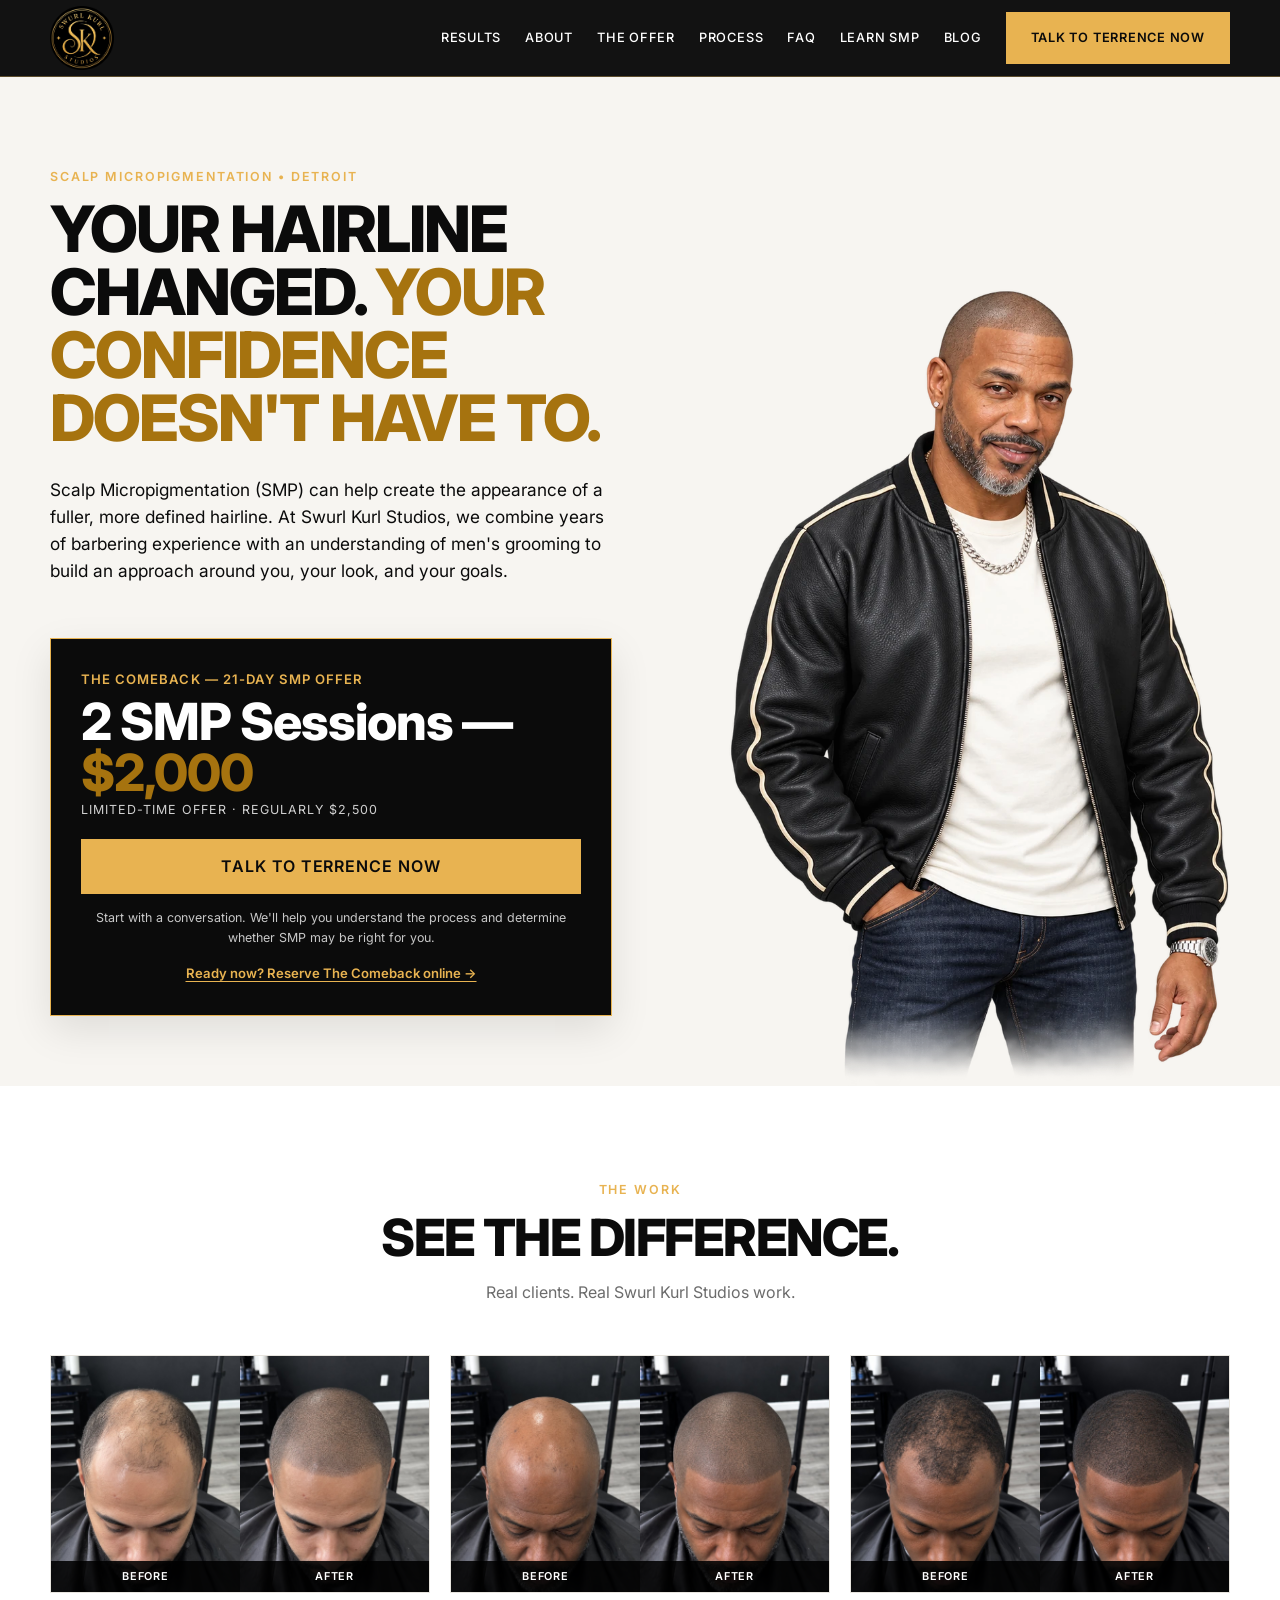
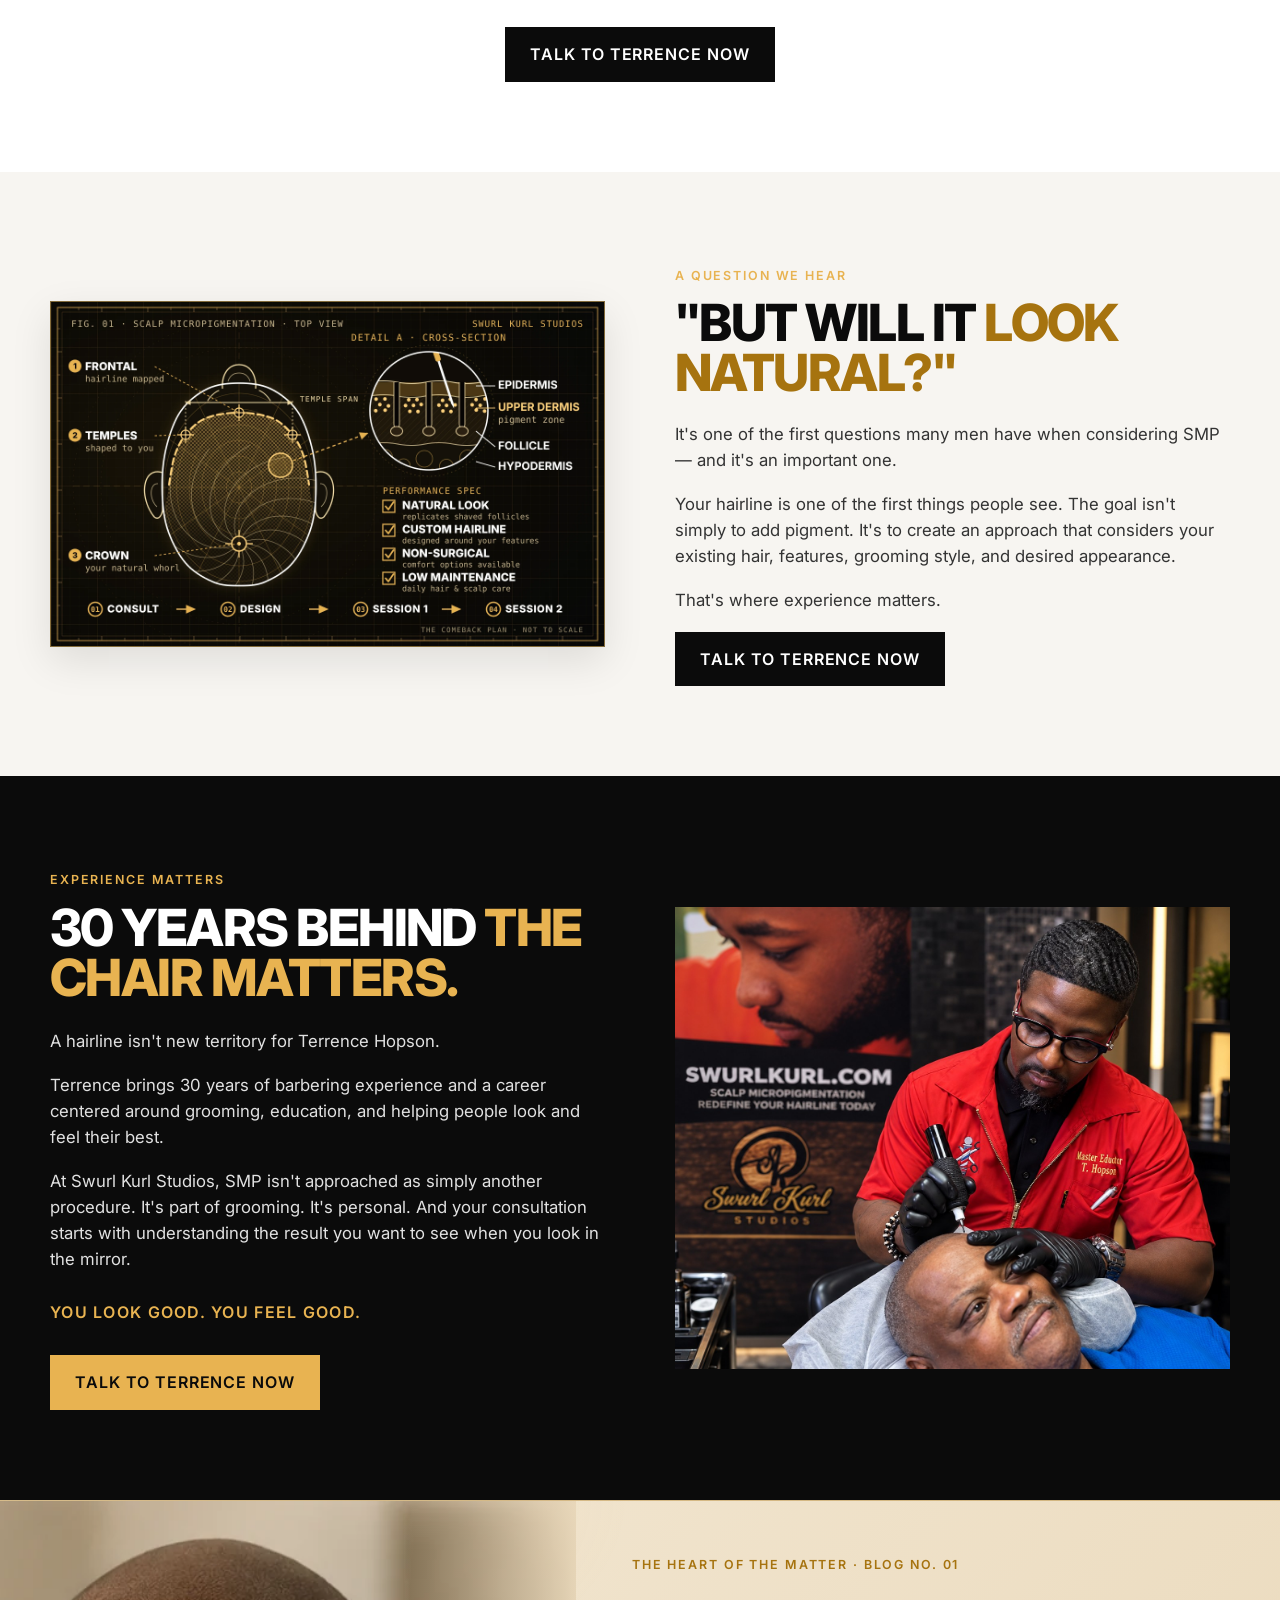
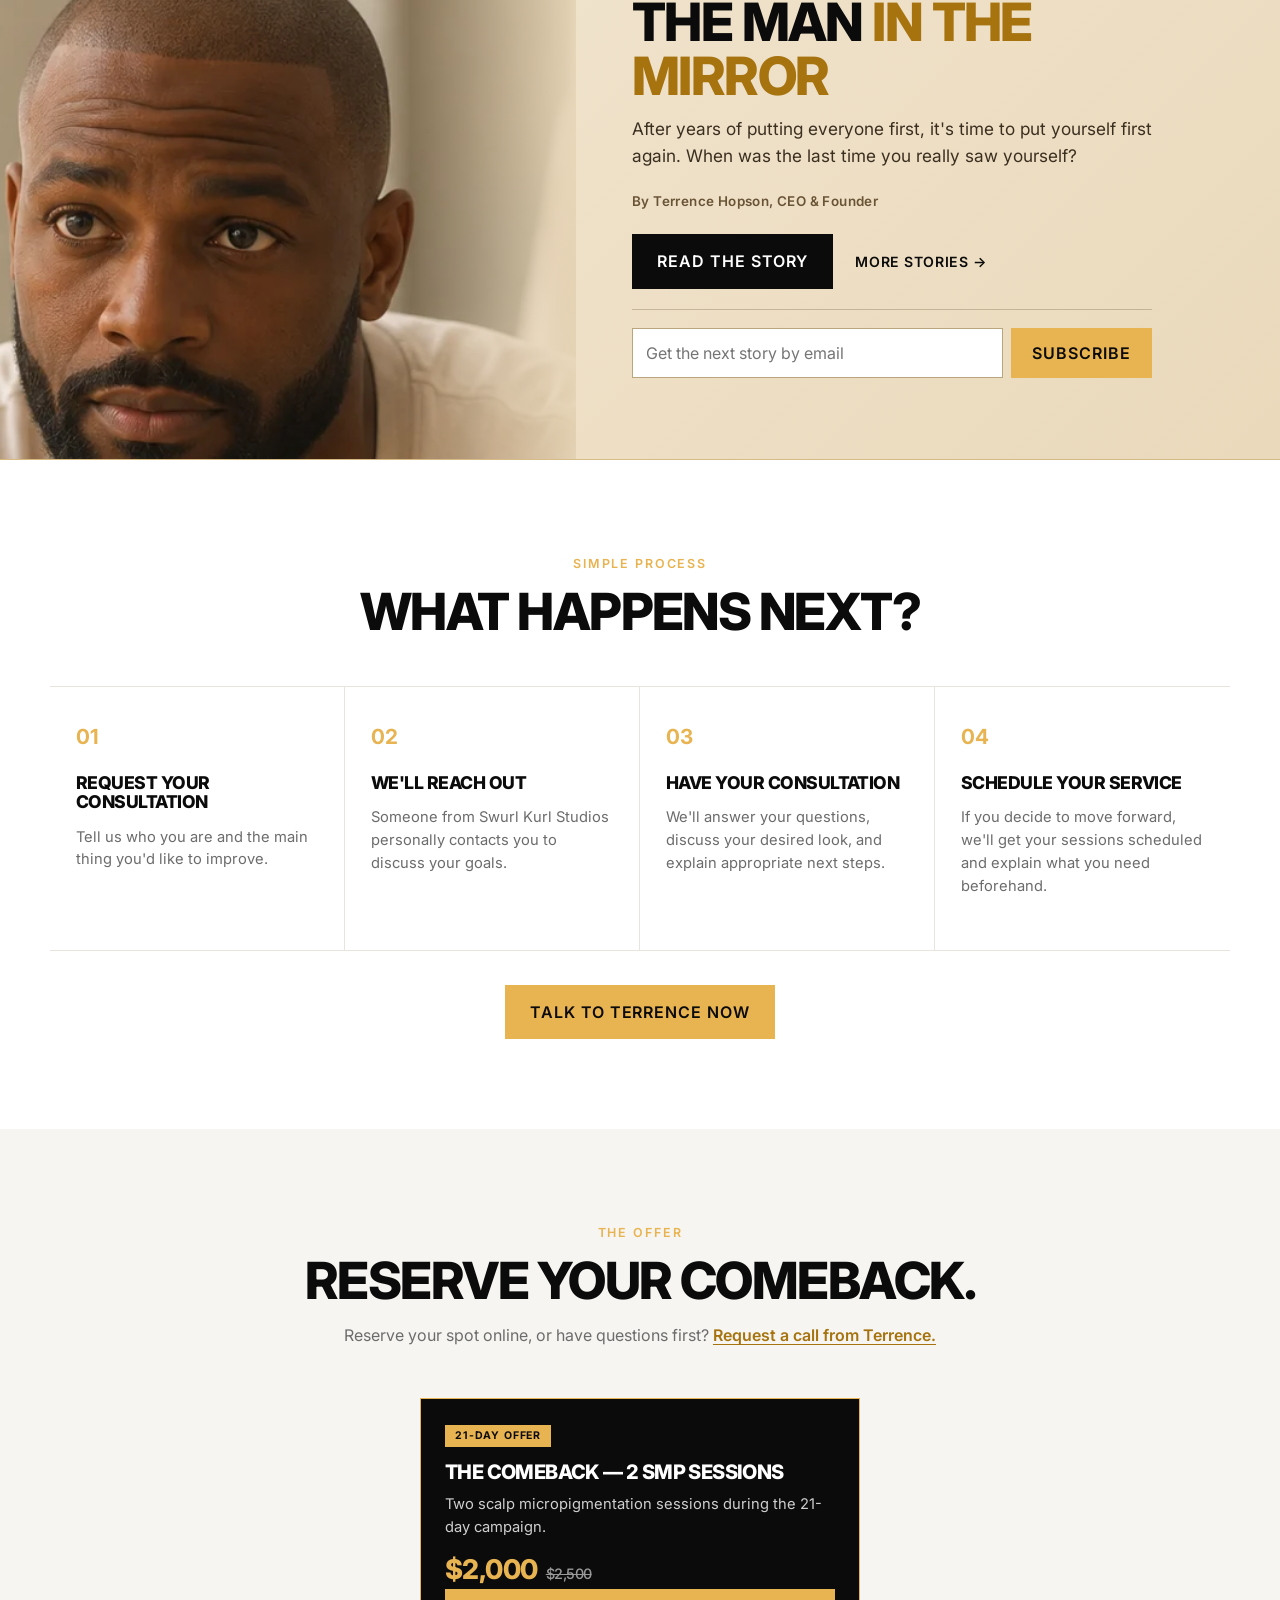
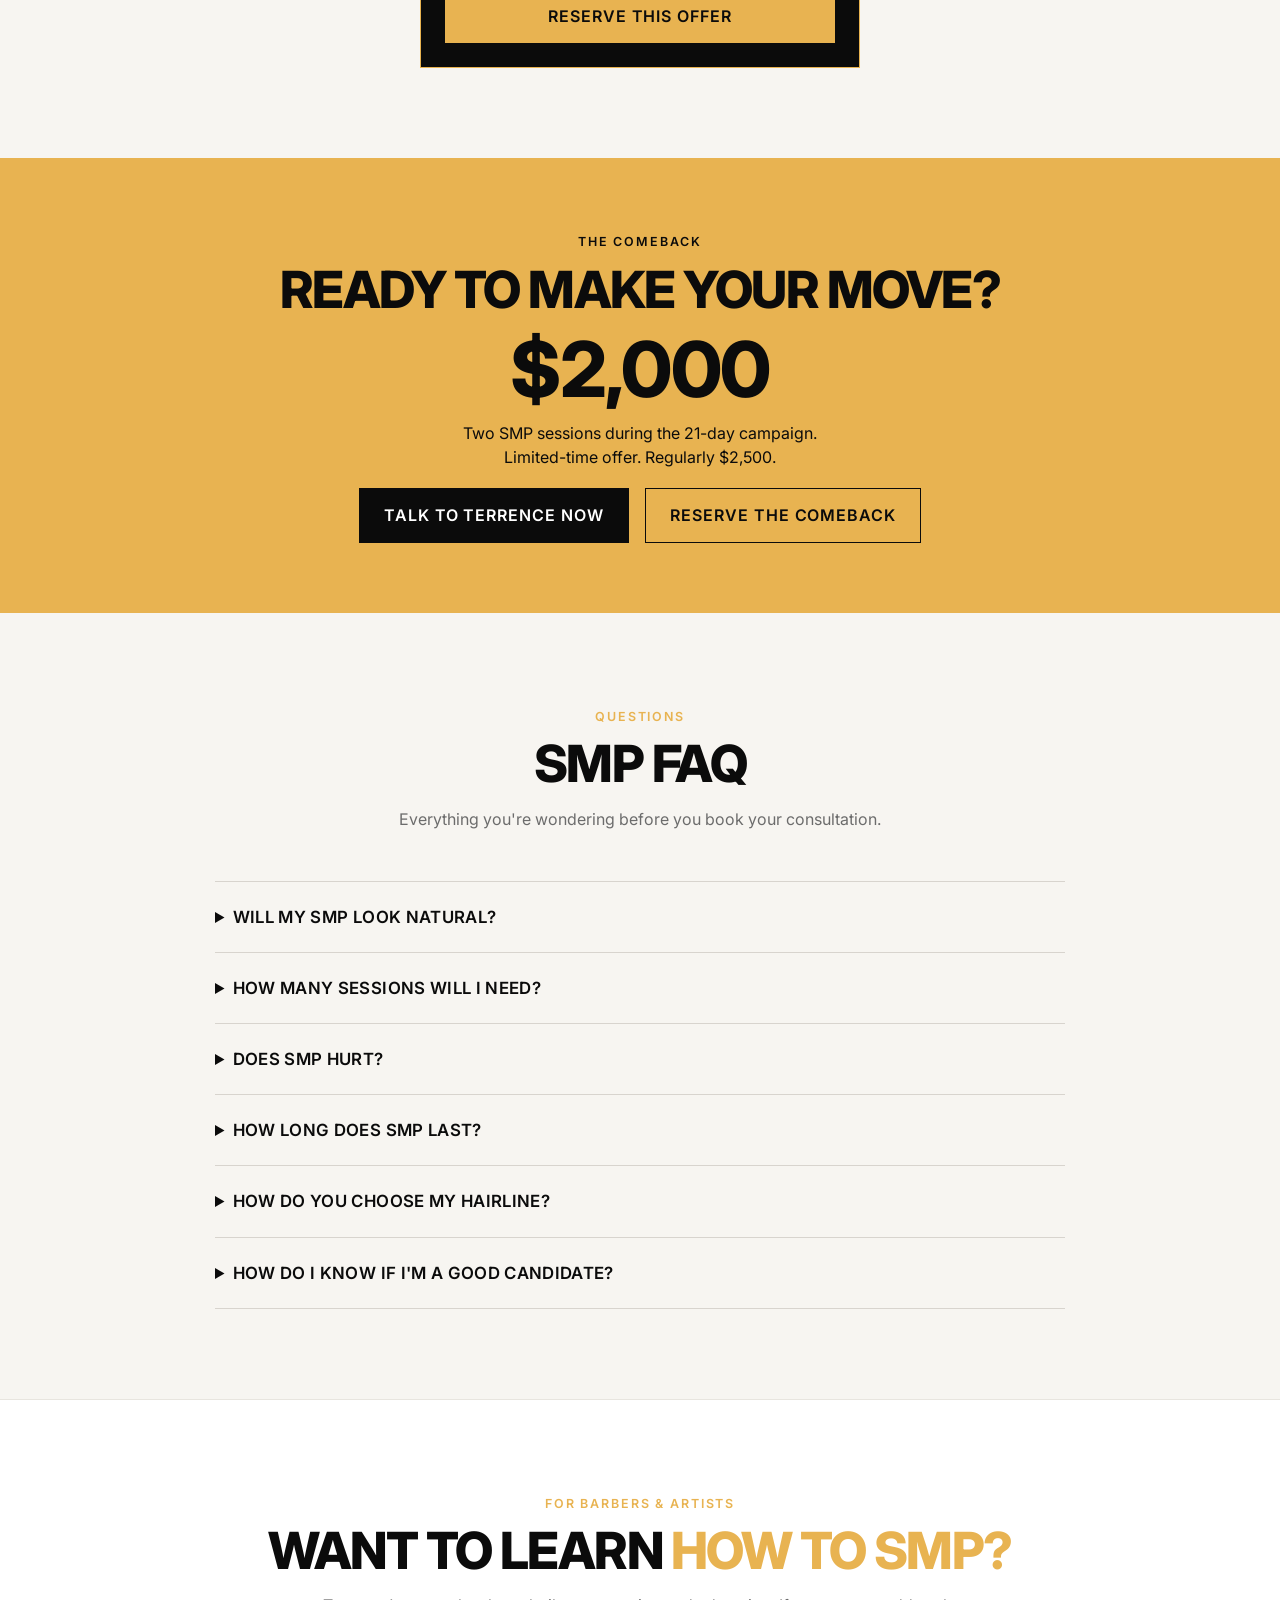
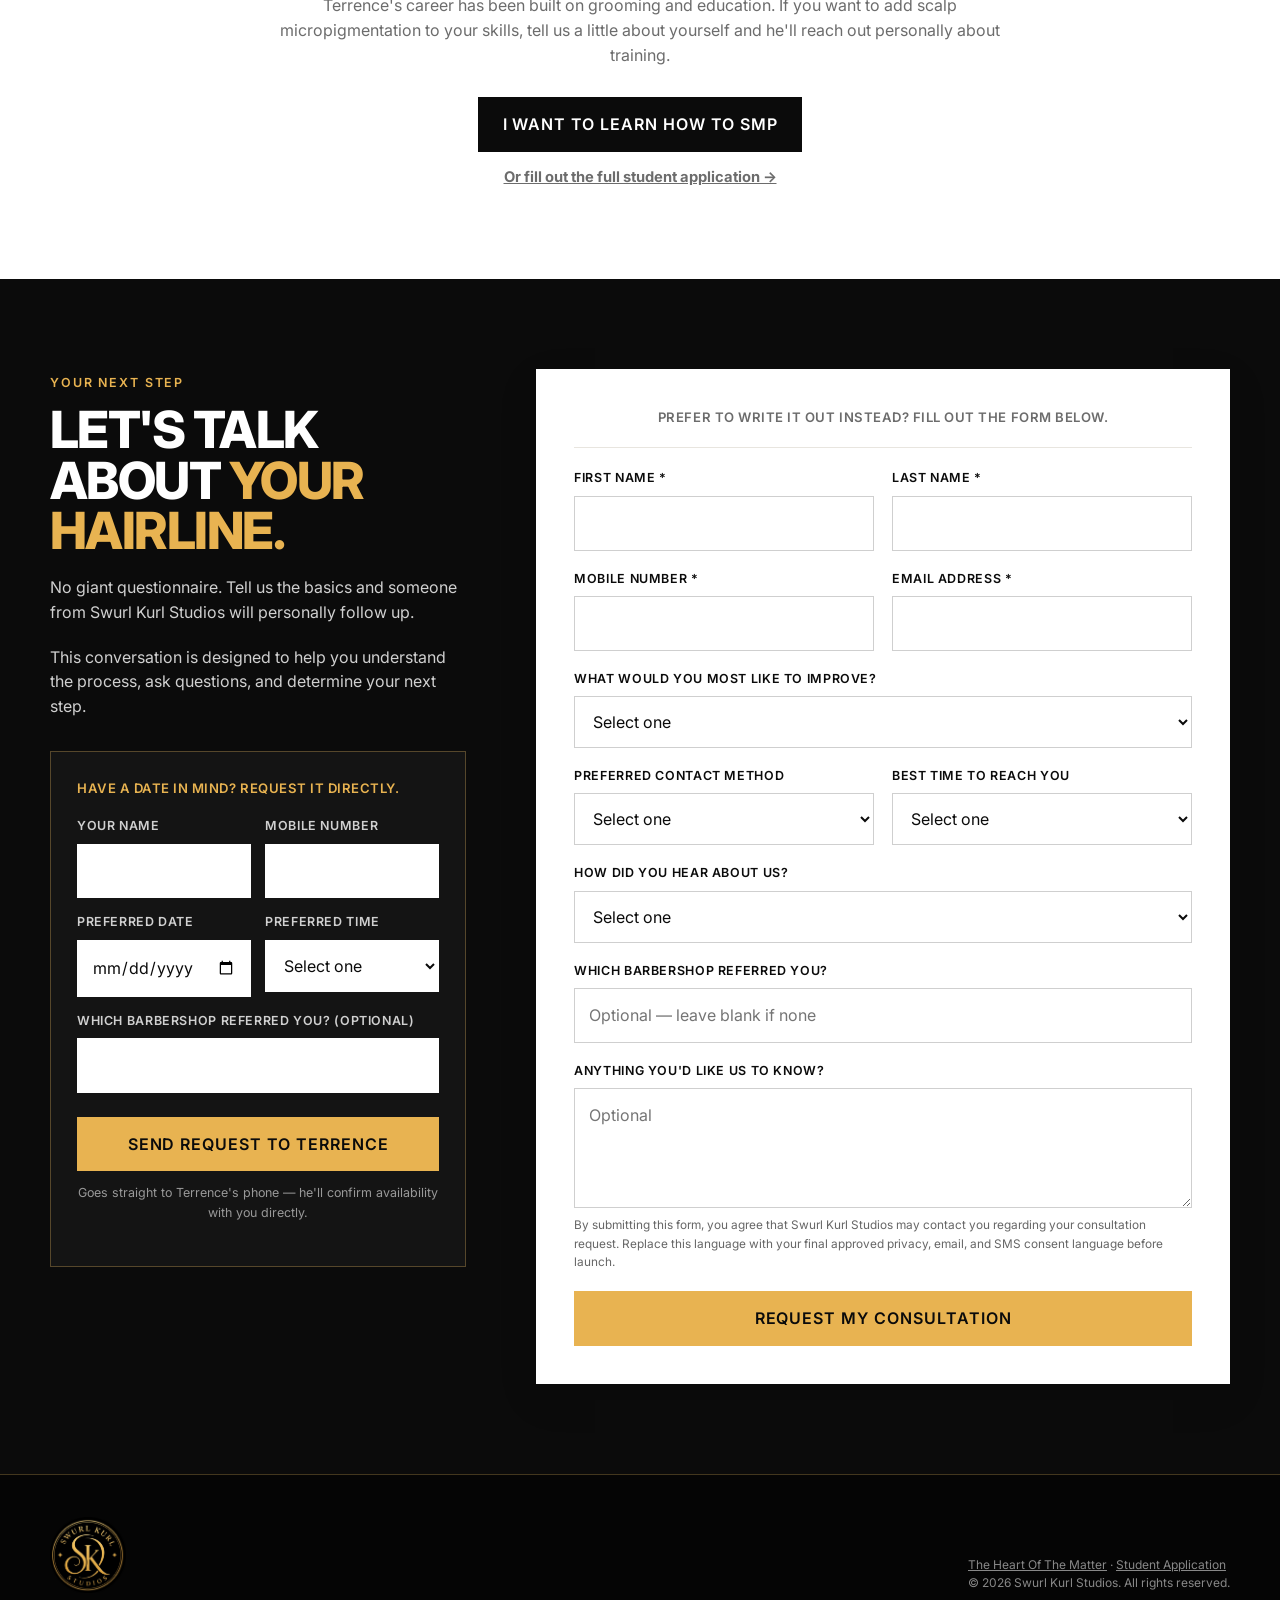
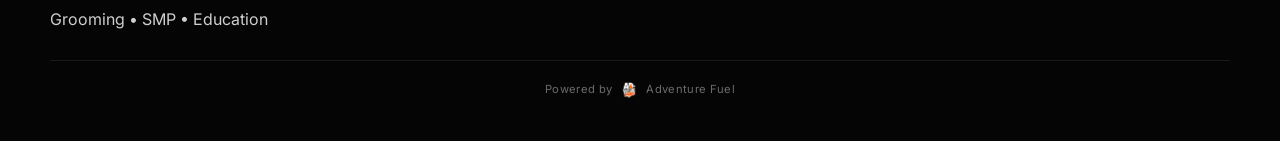
==== index.html @ dde93488 "Add files via upload" ====
<!DOCTYPE html>
<html lang="en">
<head>
  <meta charset="UTF-8" />
  <meta name="viewport" content="width=device-width, initial-scale=1.0" />

  <title>The Comeback | SMP Consultation | Swurl Kurl Studios</title>
  <meta
    name="description"
    content="Request an SMP consultation with Swurl Kurl Studios. The Comeback 21-day offer: two scalp micropigmentation sessions for $2,000 (limited time, regularly $2,500)."
  />

  <link rel="preconnect" href="https://fonts.googleapis.com" />
  <link rel="preconnect" href="https://fonts.gstatic.com" crossorigin />
  <link
    href="https://fonts.googleapis.com/css2?family=Inter:wght@300;400;500;600;700;800&display=swap"
    rel="stylesheet"
  />

  <style>
    :root {
      --black: #0b0b0b;
      --near-black: #161616;
      --white: #ffffff;
      --warm-white: #f7f5f1;
      --gray: #6c6c6c;
      --light-gray: #e8e5df;

      /*
        Sampled from the official Swurl Kurl Studios logo file.
        --gold is the true brand gold (used for fills, borders,
        buttons, and gold text on dark backgrounds).
        --gold-deep is the same hue, deepened, used only for gold
        text sitting on light backgrounds, where the bright true
        gold doesn't read clearly enough against white/warm-white.
      */
      --gold: #e8b351;
      --gold-deep: #a6730f;

      --max-width: 1180px;
      --radius: 4px;
      --shadow: 0 14px 38px rgba(0,0,0,.10);

      /*
        Matches .container's own left/right inset at any viewport
        width, so full-bleed elements (like the hero photo) can sit
        outside .container while still lining up with it.
      */
      --edge-inset: max(20px, calc((100vw - 1180px) / 2));
    }

    * {
      box-sizing: border-box;
    }

    /* Keep the HTML "hidden" attribute working on elements that have
       their own display rule (e.g. .form-group is display:flex). */
    [hidden] {
      display: none !important;
    }

    html {
      scroll-behavior: smooth;
    }

    body {
      margin: 0;
      font-family: 'Inter', Arial, Helvetica, sans-serif;
      font-weight: 400;
      color: var(--black);
      background: var(--white);
      line-height: 1.55;
    }

    img {
      display: block;
      max-width: 100%;
    }

    a {
      color: inherit;
      text-decoration: none;
    }

    button,
    input,
    select,
    textarea {
      font: inherit;
    }

    .container {
      width: min(calc(100% - 40px), var(--max-width));
      margin: 0 auto;
    }

    .eyebrow {
      display: inline-block;
      color: var(--gold);
      font-size: .78rem;
      font-weight: 600;
      letter-spacing: .15em;
      text-transform: uppercase;
      margin-bottom: 12px;
    }

    h1,
    h2,
    h3 {
      margin: 0;
      font-family: 'Inter', Arial, Helvetica, sans-serif;
      font-weight: 800;
      line-height: .98;
      letter-spacing: -.03em;
      text-transform: uppercase;
    }

    h1 {
      font-size: clamp(3rem, 7vw, 6.5rem);
    }

    h2 {
      font-size: clamp(2.2rem, 4vw, 4rem);
    }

    h3 {
      font-size: clamp(1.35rem, 2.2vw, 2rem);
    }

    p {
      margin: 0 0 18px;
    }

    .gold {
      color: var(--gold);
    }

    /* Gold headline text needs a deeper tone to stay legible on
       light section backgrounds; true brand gold is reserved for
       fills, borders, and gold text on dark backgrounds. */
    .hero .gold,
    .objection .gold {
      color: var(--gold-deep);
    }

    .btn {
      display: inline-flex;
      justify-content: center;
      align-items: center;
      min-height: 52px;
      padding: 14px 24px;
      border: 1px solid var(--gold);
      background: var(--gold);
      color: var(--black);
      font-weight: 600;
      letter-spacing: .06em;
      text-transform: uppercase;
      cursor: pointer;
      transition: .2s ease;
    }

    .btn:hover {
      transform: translateY(-1px);
      filter: brightness(1.04);
    }

    .btn-dark {
      background: var(--black);
      color: var(--white);
      border-color: var(--black);
    }

    .btn-outline {
      background: transparent;
      color: var(--gold);
      border-color: var(--gold);
    }

    /* ---------------------------
       HEADER
    --------------------------- */

    .site-header {
      position: sticky;
      top: 0;
      z-index: 100;
      background: rgba(11,11,11,.97);
      color: var(--white);
      border-bottom: 1px solid rgba(184,149,79,.45);
    }

    .nav {
      min-height: 76px;
      display: flex;
      align-items: center;
      justify-content: space-between;
      gap: 24px;
    }

    .brand img {
      height: 64px;
      width: auto;
    }

    .nav-links {
      display: flex;
      align-items: center;
      gap: 24px;
      font-size: .8rem;
      font-weight: 500;
      text-transform: uppercase;
      letter-spacing: .06em;
    }


    /* ---------------------------
       BLOG BANNER: The Heart of the Matter
    --------------------------- */
    .blog-banner {
      background:
        radial-gradient(900px 380px at 0% 0%, rgba(232,179,81,.22), transparent 70%),
        linear-gradient(135deg, #f3e8d4, #ead9bb);
      border-top: 1px solid rgba(166,115,15,.35);
      border-bottom: 1px solid rgba(166,115,15,.35);
      padding: 0;
      overflow: hidden;
    }
    .blog-banner-grid {
      display: grid;
      grid-template-columns: minmax(0, .9fr) minmax(0, 1.1fr);
      align-items: stretch;
    }
    .blog-banner-img {
      position: relative; min-height: 380px;
      background: #d9c6a4 url("assets/blog-banner.webp") 50% 28% / cover no-repeat;
    }
    .blog-banner-img::after {
      content: ""; position: absolute; inset: 0;
      background: linear-gradient(90deg, rgba(0,0,0,0) 70%, rgba(234,217,187,.9));
    }
    .blog-banner-copy { padding: 54px 0 54px 56px; padding-right: max(24px, calc((100vw - var(--max-width)) / 2)); display: flex; flex-direction: column; justify-content: center; }
    .blog-banner .eyebrow { color: var(--gold-deep); }
    .blog-banner h2 { margin: 10px 0 12px; font-size: clamp(2rem, 4.4vw, 3.3rem); line-height: 1.02; text-transform: uppercase; }
    .blog-banner h2 span { color: var(--gold-deep); }
    .blog-banner .teaser { margin: 0 0 22px; max-width: 520px; font-size: 1.08rem; color: #3b2f20; }
    .blog-banner .by { margin: 0 0 22px; font-size: .84rem; font-weight: 600; color: #6a5436; letter-spacing: .03em; }
    .blog-banner .sub-line { margin-top: 20px; padding-top: 18px; border-top: 1px solid rgba(106,84,54,.3); max-width: 520px; }
    .blog-banner .sub-line label { display: block; margin-bottom: 8px; font-size: .78rem; font-weight: 700; letter-spacing: .12em; text-transform: uppercase; color: #6a5436; }
    .bb-form { display: flex; gap: 8px; }
    .bb-form input[type=email] { flex: 1; min-width: 0; min-height: 50px; padding: 10px 13px; font: inherit; font-size: 1rem; background: #fff; border: 1px solid #b9a67f; border-radius: 0; color: var(--black); }
    .bb-form input[type=email]:focus { outline: 2px solid var(--gold); outline-offset: 1px; border-color: var(--gold-deep); }
    .bb-form .btn { min-height: 50px; padding: 10px 20px; }
    .bb-form .hp { position: absolute; left: -9999px; width: 1px; height: 1px; overflow: hidden; }
    .bb-msg { min-height: 1.3em; margin: 8px 0 0; font-size: .92rem; font-weight: 600; }
    .bb-msg.err { color: #b3392a; }
    .bb-msg.ok { color: #2c6b3a; }
    @media (max-width: 860px) {
      .blog-banner-grid { grid-template-columns: 1fr; }
      .blog-banner-img { min-height: 0; height: 280px; background-position: 50% 24%; }
      .blog-banner-img::after { background: linear-gradient(180deg, rgba(0,0,0,0) 70%, rgba(234,217,187,.95)); }
      .blog-banner-copy { padding: 8px var(--edge-inset, 20px) 44px; }
    }
    @media (max-width: 480px) { .bb-form { flex-direction: column; } .bb-form .btn { width: 100%; } }

    /* ---------------------------
       MOBILE MENU (hamburger) + sticky call bar
    --------------------------- */
    html { scroll-padding-top: 76px; }
    html.menu-open { overflow: hidden; }
    .nav-links a[aria-current="true"]:not(.btn) { color: var(--gold); }

    .nav-toggle {
      display: none;
      width: 46px; height: 46px;
      margin-right: -6px;
      padding: 0;
      border: 0; background: transparent;
      cursor: pointer;
      align-items: center; justify-content: center;
      -webkit-tap-highlight-color: transparent;
    }
    .nav-toggle:focus-visible { outline: 2px solid var(--gold); outline-offset: 2px; border-radius: 6px; }
    .nav-toggle .bars { position: relative; width: 24px; height: 18px; display: block; }
    .nav-toggle .bars i {
      position: absolute; left: 0; width: 100%; height: 2px; border-radius: 2px;
      background: var(--gold);
      transition: transform .25s ease, opacity .2s ease, top .25s ease;
    }
    .nav-toggle .bars i:nth-child(1) { top: 0; }
    .nav-toggle .bars i:nth-child(2) { top: 8px; }
    .nav-toggle .bars i:nth-child(3) { top: 16px; }
    .nav-toggle[aria-expanded="true"] .bars i:nth-child(1) { top: 8px; transform: rotate(45deg); }
    .nav-toggle[aria-expanded="true"] .bars i:nth-child(2) { opacity: 0; }
    .nav-toggle[aria-expanded="true"] .bars i:nth-child(3) { top: 8px; transform: rotate(-45deg); }

    .mmenu {
      position: fixed; inset: 0; z-index: 99;
      display: flex; flex-direction: column;
      padding: 92px 24px calc(24px + env(safe-area-inset-bottom));
      background: radial-gradient(700px 360px at 50% -60px, rgba(232,179,81,.18), transparent 70%), #080808;
      overflow-y: auto; overscroll-behavior: contain;
      opacity: 0; visibility: hidden; transform: translateY(-10px);
      transition: opacity .22s ease, transform .22s ease, visibility 0s linear .22s;
    }
    .mmenu.open { opacity: 1; visibility: visible; transform: none; transition-delay: 0s; }
    .mmenu-label {
      margin: 0 0 6px; color: var(--gold); font-size: .72rem; font-weight: 700;
      letter-spacing: .2em; text-transform: uppercase;
    }
    .mmenu a.ml {
      display: flex; align-items: center; justify-content: space-between; gap: 12px;
      padding: 17px 2px; min-height: 58px;
      color: var(--white); text-decoration: none;
      font-size: 1.28rem; font-weight: 600; letter-spacing: .01em;
      border-bottom: 1px solid rgba(232,179,81,.22);
    }
    .mmenu a.ml::after { content: "\203A"; color: rgba(232,179,81,.7); font-size: 1.5rem; line-height: 1; }
    .mmenu a.ml[aria-current="true"] { color: var(--gold); }
    .mmenu a.ml[aria-current="true"]::after { content: ""; width: 9px; height: 9px; border-radius: 50%; background: var(--gold); }
    .mmenu a.ml small { display: block; margin-top: 2px; font-size: .8rem; font-weight: 500; color: #9d988b; letter-spacing: 0; }
    .mmenu a.ml:focus-visible { outline: 2px solid var(--gold); outline-offset: -2px; }
    .mmenu-cta { margin-top: auto; padding-top: 26px; }
    .mmenu-cta .btn { width: 100%; min-height: 58px; font-size: .92rem; }
    .mmenu-cta p { margin: 12px 0 0; text-align: center; color: #8e8a7e; font-size: .8rem; }

    .mbar { display: none; }

    @media (max-width: 900px) {
      .nav-toggle { display: inline-flex; }
      .nav-links { gap: 10px; }
      footer { padding-bottom: calc(42px + 78px + env(safe-area-inset-bottom)); }
      .mbar {
        display: block; position: fixed; left: 0; right: 0; bottom: 0; z-index: 90;
        padding: 18px 14px calc(10px + env(safe-area-inset-bottom));
        background: linear-gradient(180deg, rgba(11,11,11,0), rgba(11,11,11,.94) 42%);
        transform: translateY(115%); transition: transform .28s ease; pointer-events: none;
      }
      .mbar.show { transform: none; pointer-events: auto; }
      .mbar .btn { width: 100%; min-height: 54px; box-shadow: 0 8px 22px rgba(0,0,0,.45); }
    }
    @media (min-width: 901px) { .mmenu, .mbar { display: none !important; } }
    @media (prefers-reduced-motion: reduce) {
      .mmenu, .mbar, .nav-toggle .bars i { transition: none; }
      html { scroll-behavior: auto; }
    }

    /* ---------------------------
       HERO
    --------------------------- */

    .hero {
      background: var(--warm-white);
      overflow: hidden;
      padding: 0;
    }

    .hero-grid {
      display: grid;
      grid-template-columns: minmax(0, 1.05fr) minmax(0, .95fr);
      min-height: 710px;
      align-items: stretch;
    }

    .hero-copy {
      /* hero-grid is no longer inside .container (so the photo can
         bleed to the true edge of the viewport) — this replicates
         .container's own left inset so the copy still lines up
         with the rest of the page. */
      padding: 90px 60px 70px var(--edge-inset);
      display: flex;
      flex-direction: column;
      justify-content: center;
    }

    .hero-copy h1 {
      max-width: 780px;
      font-size: clamp(3rem, 5vw, 4.6rem);
    }

    .hero-copy .intro {
      margin-top: 28px;
      max-width: 650px;
      font-size: 1.08rem;
    }

    /* The customer, cut out, standing flush on the page (no panel). */
    .hero-image {
      min-height: 650px;
      background: url("assets/hero-customer.webp") 50% 100% / contain no-repeat;
    }

    .offer-card {
      margin-top: 36px;
      max-width: 590px;
      padding: 30px;
      background: var(--black);
      color: var(--white);
      border: 1px solid var(--gold);
      box-shadow: var(--shadow);
    }

    .offer-card .offer-label {
      color: var(--gold);
      text-transform: uppercase;
      font-weight: 600;
      letter-spacing: .08em;
      font-size: .82rem;
    }

    .offer-price {
      margin: 6px 0 2px;
      font-family: 'Inter', Arial, Helvetica, sans-serif;
      font-size: clamp(2rem, 4vw, 3.4rem);
      font-weight: 800;
      letter-spacing: -.02em;
      line-height: 1;
    }

    .offer-regular {
      margin-bottom: 20px;
      color: #d0d0d0;
      text-transform: uppercase;
      font-size: .78rem;
      letter-spacing: .08em;
    }

    .offer-card .btn {
      width: 100%;
    }

    .offer-note {
      margin: 14px 0 0;
      text-align: center;
      color: #c8c8c8;
      font-size: .78rem;
    }

    /* ---------------------------
       GENERAL SECTIONS
    --------------------------- */

    section {
      padding: 90px 0;
    }

    .section-heading {
      text-align: center;
      margin-bottom: 50px;
    }

    .section-heading p {
      max-width: 680px;
      margin: 18px auto 0;
      color: var(--gray);
    }

    /* ---------------------------
       RESULTS
    --------------------------- */

    .results {
      background: var(--white);
    }

    .result-grid {
      display: grid;
      grid-template-columns: repeat(3, 1fr);
      gap: 20px;
    }

    .result-card {
      border: 1px solid var(--light-gray);
      background: var(--white);
    }

    .result-images {
      display: grid;
      grid-template-columns: 1fr 1fr;
    }

    .result-image {
      position: relative;
      aspect-ratio: 4 / 5;
      overflow: hidden;
      background: #ddd;
    }

    .result-image img {
      width: 100%;
      height: 100%;
      object-fit: cover;
    }

    .image-label {
      position: absolute;
      left: 0;
      right: 0;
      bottom: 0;
      padding: 7px;
      background: rgba(0,0,0,.87);
      color: var(--white);
      text-align: center;
      font-size: .68rem;
      font-weight: 600;
      text-transform: uppercase;
      letter-spacing: .08em;
    }

    .results-cta {
      text-align: center;
      margin-top: 34px;
    }

    /* ---------------------------
       OBJECTION SECTION
    --------------------------- */

    .objection {
      background: var(--warm-white);
    }

    .two-col {
      display: grid;
      grid-template-columns: 1fr 1fr;
      gap: 70px;
      align-items: center;
    }

    /* Blueprint diagram (stands in for the video until one is ready) */
    .smp-diagram {
      margin: 0;
      position: relative;
      aspect-ratio: 16 / 10;
      background: #06111f;
      box-shadow: var(--shadow);
      border: 1px solid rgba(232,179,81,.55);
    }
    .smp-diagram button {
      display: block; width: 100%; height: 100%;
      padding: 0; border: 0; background: none; cursor: zoom-in;
    }
    .smp-diagram img { display: block; width: 100%; height: 100%; object-fit: cover; }
    .smp-diagram .zoom-hint {
      position: absolute; left: 0; right: 0; top: 100%;
      padding-top: 10px; text-align: center;
      color: var(--gold-deep); font-size: .72rem; font-weight: 700;
      letter-spacing: .1em; text-transform: uppercase; pointer-events: none;
    }
    @media (min-width: 901px) { .smp-diagram .zoom-hint { display: none; } }
    @media (max-width: 900px) { .smp-diagram { margin-bottom: 30px; } }
    .diagram-dialog {
      width: min(96vw, 1400px); max-width: none; max-height: 96vh;
      padding: 0; border: 1px solid var(--gold); background: #06111f; color: #fff;
    }
    .diagram-dialog::backdrop { background: rgba(0,0,0,.85); }
    .diagram-dialog img { display: block; width: 100%; height: auto; }
    .diagram-dialog .dd-close {
      position: absolute; top: 8px; right: 8px; z-index: 2;
      width: 44px; height: 44px; border-radius: 50%;
      border: 1px solid var(--gold); background: rgba(6,17,31,.92);
      color: var(--gold); font-size: 1.6rem; line-height: 1; cursor: pointer;
    }
    /* On phones the image is shown larger than the screen so the labels stay readable: scroll sideways inside the dialog */
    @media (max-width: 700px) {
      .diagram-dialog { width: 100vw; max-height: 100vh; height: 100vh; overflow: auto; }
      .diagram-dialog img { width: auto; height: 78vh; max-width: none; margin-top: 11vh; }
    }

    .copy-block p {
      font-size: 1.05rem;
      color: #333;
    }

    /* ---------------------------
       AUTHORITY
    --------------------------- */

    .authority {
      background: var(--black);
      color: var(--white);
    }

    .authority .copy-block p {
      color: #e1e1e1;
    }

    .authority-image {
      width: 100%;
      aspect-ratio: 1374 / 1145;
      align-self: center;
      background: url("assets/terrence-portrait.jpg") center / cover no-repeat;
    }

    .brand-line {
      margin-top: 28px;
      color: var(--gold);
      font-weight: 600;
      text-transform: uppercase;
      letter-spacing: .08em;
    }

    /* ---------------------------
       PROCESS
    --------------------------- */

    .process {
      background: var(--white);
    }

    .process-grid {
      display: grid;
      grid-template-columns: repeat(4, 1fr);
      border-top: 1px solid var(--light-gray);
      border-bottom: 1px solid var(--light-gray);
    }

    .step {
      padding: 34px 26px;
      border-right: 1px solid var(--light-gray);
    }

    .step:last-child {
      border-right: 0;
    }

    .step-number {
      font-family: 'Inter', Arial, Helvetica, sans-serif;
      font-weight: 700;
      color: var(--gold);
      font-size: 1.3rem;
      margin-bottom: 20px;
    }

    .step h3 {
      font-size: 1.1rem;
      margin-bottom: 14px;
      line-height: 1.1;
    }

    .step p {
      color: var(--gray);
      font-size: .92rem;
    }

    /* ---------------------------
       OFFER BAND
    --------------------------- */

    .offer-band {
      padding: 70px 0;
      background: var(--gold);
      color: var(--black);
      text-align: center;
    }

    .offer-band h2 {
      margin-bottom: 18px;
    }

    .offer-band .price {
      font-family: 'Inter', Arial, Helvetica, sans-serif;
      font-size: clamp(2.5rem, 6vw, 5rem);
      font-weight: 800;
      letter-spacing: -.02em;
      line-height: 1;
      margin: 12px 0;
    }

    /* ---------------------------
       FAQ
    --------------------------- */

    .faq {
      background: var(--warm-white);
    }

    .faq-list {
      max-width: 850px;
      margin: 0 auto;
      border-top: 1px solid #d8d4ce;
    }

    details {
      border-bottom: 1px solid #d8d4ce;
      padding: 22px 0;
    }

    summary {
      cursor: pointer;
      font-weight: 600;
      font-size: 1.05rem;
      text-transform: uppercase;
      letter-spacing: .02em;
    }

    details p {
      padding-top: 16px;
      color: var(--gray);
    }

    /* ---------------------------
       FORM
    --------------------------- */

    .consultation {
      background: var(--black);
      color: var(--white);
    }

    .consultation-grid {
      display: grid;
      grid-template-columns: .75fr 1.25fr;
      gap: 70px;
      align-items: start;
    }

    .consultation-copy {
      position: sticky;
      top: 120px;
    }

    .consultation-copy p {
      color: #d0d0d0;
      margin-top: 20px;
    }

    .whatsapp-btn {
      margin-top: 32px;
      width: 100%;
      background: #25D366;
      border-color: #25D366;
      color: var(--black);
    }

    .whatsapp-note {
      margin-top: 12px !important;
      text-align: center;
      font-size: .78rem;
      color: #999 !important;
    }

    .scheduler-card {
      margin-top: 32px;
      padding: 26px;
      background: rgba(255,255,255,.04);
      border: 1px solid rgba(184,149,79,.4);
    }

    .scheduler-heading {
      margin-bottom: 18px;
      font-size: .82rem;
      font-weight: 600;
      text-transform: uppercase;
      letter-spacing: .04em;
      color: var(--gold);
    }

    .scheduler-fields {
      display: grid;
      grid-template-columns: 1fr 1fr;
      gap: 14px;
      margin-bottom: 18px;
    }

    .scheduler-fields label {
      color: #d0d0d0;
    }

    .scheduler-fields input,
    .scheduler-fields select {
      border-color: rgba(255,255,255,.2);
    }

    .form-alt-heading {
      margin-bottom: 20px;
      padding-bottom: 20px;
      border-bottom: 1px solid var(--light-gray);
      text-align: center;
      font-size: .82rem;
      font-weight: 600;
      text-transform: uppercase;
      letter-spacing: .04em;
      color: var(--gray);
    }

    .form-card {
      background: var(--white);
      color: var(--black);
      padding: 38px;
      box-shadow: var(--shadow);
    }

    .form-grid {
      display: grid;
      grid-template-columns: 1fr 1fr;
      gap: 18px;
    }

    .form-group {
      display: flex;
      flex-direction: column;
      gap: 8px;
    }

    .form-group.full {
      grid-column: 1 / -1;
    }

    label {
      font-size: .78rem;
      font-weight: 600;
      text-transform: uppercase;
      letter-spacing: .05em;
    }

    input,
    select,
    textarea {
      width: 100%;
      padding: 14px 14px;
      border: 1px solid #cfcfcf;
      background: var(--white);
      color: var(--black);
      border-radius: 0;
      outline: none;
    }

    input:focus,
    select:focus,
    textarea:focus {
      border-color: var(--gold);
      box-shadow: 0 0 0 2px rgba(184,149,79,.10);
    }

    textarea {
      min-height: 120px;
      resize: vertical;
    }

    .consent {
      margin: 8px 0 20px;
      font-size: .74rem;
      color: #666;
    }

    .form-card .btn {
      width: 100%;
    }

    .form-status {
      margin-top: 16px;
      padding: 14px 16px;
      background: var(--warm-white);
      border: 1px solid var(--light-gray);
      font-size: .85rem;
      color: var(--gray);
      display: none;
    }

    .form-status.visible {
      display: block;
    }

    /* ---------------------------
       FOOTER
    --------------------------- */

    footer {
      padding: 42px 0;
      background: #050505;
      color: #cfcfcf;
      border-top: 1px solid rgba(184,149,79,.35);
    }

    .footer-grid {
      display: grid;
      grid-template-columns: 1fr auto;
      gap: 40px;
      align-items: center;
    }

    .footer-brand img {
      height: 76px;
      width: auto;
      margin-bottom: 14px;
    }

    .footer-small {
      font-size: .75rem;
      color: #888;
    }

    .site-credit {
      display: flex;
      align-items: center;
      justify-content: center;
      gap: 8px;
      margin-top: 28px;
      padding-top: 20px;
      border-top: 1px solid rgba(255,255,255,.08);
      font-size: .7rem;
      letter-spacing: .03em;
      color: #6b6b6b;
    }

    .site-credit img {
      height: 18px;
      width: auto;
    }

    /* ---------------------------
       SERVICES
    --------------------------- */

    .services {
      background: var(--warm-white);
    }

    /* buttons that replaced the old WhatsApp links */
    button.inline-link {
      background: none;
      border: 0;
      padding: 0;
      font: inherit;
      font-weight: 600;
      cursor: pointer;
    }

    .scheduler-btn {
      margin-top: 6px;
      width: 100%;
    }

    .learn {
      background: var(--white);
      text-align: center;
      border-top: 1px solid var(--light-gray);
    }

    .learn-inner {
      max-width: 760px;
    }

    .learn-inner p {
      margin: 18px auto 30px;
      color: var(--gray);
    }

    .inline-link {
      color: var(--gold-deep);
      font-weight: 600;
      text-decoration: underline;
      text-underline-offset: 3px;
    }

    .service-grid {
      display: grid;
      grid-template-columns: repeat(auto-fit, minmax(280px, 440px));
      justify-content: center;
      gap: 16px;
    }

    .service-loading {
      grid-column: 1 / -1;
      text-align: center;
      color: var(--gray);
    }

    .service-card {
      display: flex;
      flex-direction: column;
      background: var(--white);
      border: 1px solid var(--light-gray);
      padding: 26px 24px 24px;
    }

    .service-card.featured {
      background: var(--black);
      color: var(--white);
      border-color: var(--gold);
    }

    .service-tag {
      align-self: flex-start;
      margin-bottom: 14px;
      padding: 3px 10px;
      background: var(--light-gray);
      color: #444;
      font-size: .66rem;
      font-weight: 700;
      letter-spacing: .08em;
      text-transform: uppercase;
    }

    .service-card.featured .service-tag {
      background: var(--gold);
      color: var(--black);
    }

    .service-card h3 {
      font-size: 1.25rem;
      line-height: 1.1;
      margin-bottom: 10px;
    }

    .service-desc {
      flex: 1;
      margin: 0 0 16px;
      font-size: .92rem;
      color: var(--gray);
    }

    .service-card.featured .service-desc {
      color: #cfcfcf;
    }

    .service-price {
      margin-bottom: 4px;
      font-size: 1.7rem;
      font-weight: 800;
      letter-spacing: -.02em;
      line-height: 1.1;
    }

    .service-price small {
      font-size: .78rem;
      font-weight: 500;
      letter-spacing: 0;
      color: var(--gray);
    }

    .service-price s {
      margin-left: 8px;
      font-size: .9rem;
      font-weight: 500;
      color: #999;
    }

    .service-card.featured .service-price {
      color: var(--gold);
    }

    .service-opts {
      margin: 0 0 18px;
      padding: 0;
      list-style: none;
      font-size: .82rem;
      color: var(--gray);
    }

    .service-card .btn {
      width: 100%;
      margin-top: auto;
    }

    .btn-outline-dark {
      background: transparent;
      color: var(--black);
      border-color: var(--black);
    }

    .offer-band .btn + .btn {
      margin-left: 12px;
    }

    .reserve-link {
      background: none;
      border: 0;
      padding: 2px 0;
      color: var(--gold);
      font-size: .82rem;
      font-weight: 600;
      text-decoration: underline;
      text-underline-offset: 3px;
      cursor: pointer;
    }

    /* ---------------------------
       BOOKING DIALOG
    --------------------------- */

    .book-dialog {
      width: min(calc(100% - 24px), 520px);
      max-height: 92vh;
      padding: 0;
      border: 1px solid var(--gold);
      background: var(--white);
      color: var(--black);
      box-shadow: 0 30px 80px rgba(0,0,0,.45);
      overflow: auto;
    }

    .book-dialog::backdrop {
      background: rgba(0,0,0,.68);
    }

    .book-inner {
      position: relative;
      padding: 34px 30px 28px;
    }

    .book-inner h3 {
      font-size: 1.7rem;
      margin-bottom: 8px;
    }

    .book-inner .eyebrow {
      color: var(--gold-deep);
    }

    .book-close {
      position: absolute;
      top: 8px;
      right: 12px;
      width: 40px;
      height: 40px;
      border: 0;
      background: none;
      font-size: 1.9rem;
      line-height: 1;
      cursor: pointer;
      color: var(--gray);
    }

    .book-sub {
      margin: 0 0 18px;
      font-size: .92rem;
      color: var(--gray);
    }

    .book-inner .form-group {
      margin-bottom: 14px;
    }

    .book-row {
      display: grid;
      grid-template-columns: 1fr 1fr;
      gap: 14px;
    }

    .book-total {
      margin: 4px 0 14px;
      padding: 12px 14px;
      background: var(--warm-white);
      border: 1px solid var(--light-gray);
      font-weight: 700;
    }

    .book-fine {
      margin: 12px 0 0;
      text-align: center;
      font-size: .74rem;
      color: var(--gray);
    }

    .book-inner .btn {
      width: 100%;
    }

    .book-inner .btn + .btn {
      margin-top: 10px;
    }

    .btn-ghost-dark {
      background: transparent;
      color: var(--black);
      border-color: #bdb8ae;
    }

    .book-dialog .whatsapp-btn {
      margin-top: 18px;
    }

    .form-status.error {
      background: #fdecea;
      border-color: #f1b5ad;
      color: #8a2a1f;
    }

    .form-status.success {
      background: #eaf6ee;
      border-color: #a9d8b8;
      color: #1d5a33;
    }

    /* ---------------------------
       MOBILE
    --------------------------- */

    @media (max-width: 900px) {

      .service-grid {
        grid-template-columns: repeat(auto-fit, minmax(260px, 440px));
      }


      .nav-links a:not(.btn) {
        display: none;
      }

      .hero-grid,
      .two-col,
      .consultation-grid {
        grid-template-columns: 1fr;
      }

      .hero-copy {
        padding: 0 var(--edge-inset) 40px;
      }

      /* man + before/after composite, sized so the headline starts in the first screen */
      .hero-image {
        min-height: 0;
        height: min(104vw, 440px);
        order: -1;
        background-image: url("assets/hero-customer-ba.webp");
        background-position: 50% 100%;
        background-size: contain;
        -webkit-mask-image: linear-gradient(to bottom, #000 94%, transparent 100%);
        mask-image: linear-gradient(to bottom, #000 94%, transparent 100%);
      }

      .result-grid {
        grid-template-columns: 1fr;
        max-width: 560px;
        margin-left: auto;
        margin-right: auto;
      }

      .process-grid {
        grid-template-columns: 1fr 1fr;
      }

      .step:nth-child(2) {
        border-right: 0;
      }

      .step:nth-child(-n+2) {
        border-bottom: 1px solid var(--light-gray);
      }

      .consultation-copy {
        position: static;
      }
    }

    @media (max-width: 600px) {

      .container {
        width: min(calc(100% - 28px), var(--max-width));
      }

      .hero-copy {
        padding-left: 14px;
        padding-right: 14px;
      }

      section {
        padding: 65px 0;
      }

      .nav {
        min-height: 68px;
      }

      .brand img {
        height: 52px;
      }

      .nav .btn {
        padding: 10px 13px;
        min-height: 42px;
        font-size: .68rem;
      }

      .hero-image {
        height: min(104vw, 440px);
      }

      .result-grid,
      .process-grid,
      .form-grid {
        grid-template-columns: 1fr;
      }

      .step,
      .step:nth-child(2) {
        border-right: 0;
        border-bottom: 1px solid var(--light-gray);
      }

      .step:last-child {
        border-bottom: 0;
      }

      .form-group {
        grid-column: 1 / -1;
      }

      .form-card {
        padding: 26px 20px;
      }

      .scheduler-fields {
        grid-template-columns: 1fr;
      }

      .service-grid {
        grid-template-columns: 1fr;
      }

      .book-row {
        grid-template-columns: 1fr;
      }

      .book-inner {
        padding: 30px 20px 24px;
      }

      .offer-band .btn + .btn {
        margin-left: 0;
        margin-top: 10px;
      }

      .footer-grid {
        grid-template-columns: 1fr;
      }
    }
  </style>
</head>

<body>

  <!-- ==================================
       HEADER
  =================================== -->
  <header class="site-header">
    <div class="container nav">

      <a href="#" class="brand" aria-label="Swurl Kurl Studios">
        <img
          src="assets/swurl-kurl-studios-official-logo.png"
          alt="Swurl Kurl Studios"
        />
      </a>

      <nav class="nav-links" aria-label="Primary navigation">
        <a href="#results">Results</a>
        <a href="#about">About</a>
        <a href="#services">The Offer</a>
        <a href="#process">Process</a>
        <a href="#faq">FAQ</a>
        <a href="#learn">Learn SMP</a>
        <a href="heart-of-the-matter.html">Blog</a>
        <button type="button" class="btn" data-open-contact="nav">Talk To Terrence Now</button>
        <button type="button" class="nav-toggle" id="navToggle" aria-expanded="false" aria-controls="mobileMenu" aria-label="Open menu">
          <span class="bars" aria-hidden="true"><i></i><i></i><i></i></span>
        </button>
      </nav>

    </div>
  </header>


  <!-- ==================================
       MOBILE MENU + STICKY CALL BAR (phones/tablets only)
    =================================== -->
  <div class="mmenu" id="mobileMenu" role="dialog" aria-modal="true" aria-label="Site menu">
    <p class="mmenu-label">Menu</p>
    <a class="ml" href="#results">Results</a>
    <a class="ml" href="#about">About Terrence</a>
    <a class="ml" href="#services">The Offer</a>
    <a class="ml" href="#process">How It Works</a>
    <a class="ml" href="#faq">FAQ</a>
    <a class="ml" href="#learn">Learn SMP</a>
    <a class="ml" href="heart-of-the-matter.html"><span>The Heart Of The Matter<small>Stories from Terrence</small></span></a>
    <a class="ml" href="learn.html"><span>Student Application<small>For barbers and beauty pros</small></span></a>
    <div class="mmenu-cta">
      <button type="button" class="btn" data-open-contact="menu">Talk To Terrence Now</button>
      <p>He calls or texts you back personally.</p>
    </div>
  </div>

  <div class="mbar" id="mobileBar">
    <button type="button" class="btn" data-open-contact="sticky_bar">Request A Call</button>
  </div>

  <main>

    <!-- ==================================
         HERO
    =================================== -->
    <section class="hero">
      <div class="hero-grid">

        <div class="hero-copy">

          <span class="eyebrow">Scalp Micropigmentation • Detroit</span>

          <h1>
            Your Hairline Changed.
            <span class="gold">Your Confidence Doesn't Have To.</span>
          </h1>

          <p class="intro">
            Scalp Micropigmentation (SMP) can help create the appearance
            of a fuller, more defined hairline. At Swurl Kurl Studios,
            we combine years of barbering experience with an understanding
            of men's grooming to build an approach around you, your look,
            and your goals.
          </p>

          <div class="offer-card">

            <div class="offer-label">
              The Comeback — 21-Day SMP Offer
            </div>

            <div class="offer-price">
              2 SMP Sessions — <span class="gold">$2,000</span>
            </div>

            <div class="offer-regular">
              Limited-time offer · Regularly $2,500
            </div>

            <button type="button" class="btn" data-open-contact="hero">Talk To Terrence Now</button>

            <p class="offer-note">
              Start with a conversation. We'll help you understand the
              process and determine whether SMP may be right for you.
            </p>

            <p class="offer-note">
              <button type="button" class="reserve-link" data-open-service="comeback">
                Ready now? Reserve The Comeback online →
              </button>
            </p>

          </div>

        </div>

        <div
          class="hero-image"
          role="img"
          aria-label="A Swurl Kurl Studios SMP client with a sharp, defined hairline"
        ></div>

      </div>
    </section>


    <!-- ==================================
         RESULTS
    =================================== -->
    <section class="results" id="results">

      <div class="container">

        <div class="section-heading">
          <span class="eyebrow">The Work</span>
          <h2>See The Difference.</h2>
          <p>
            Real clients. Real Swurl Kurl Studios work.
          </p>
        </div>

        <div class="result-grid">

          <!-- RESULT 1 -->
          <article class="result-card">
            <div class="result-images">

              <div class="result-image">
                <img
                  src="assets/result-1-before.jpg"
                  alt="SMP client before treatment"
                />
                <div class="image-label">Before</div>
              </div>

              <div class="result-image">
                <img
                  src="assets/result-1-after.jpg"
                  alt="SMP client after treatment"
                />
                <div class="image-label">After</div>
              </div>

            </div>
          </article>


          <!-- RESULT 2 -->
          <article class="result-card">
            <div class="result-images">

              <div class="result-image">
                <img
                  src="assets/result-2-before.jpg"
                  alt="SMP client before treatment"
                />
                <div class="image-label">Before</div>
              </div>

              <div class="result-image">
                <img
                  src="assets/result-2-after.jpg"
                  alt="SMP client after treatment"
                />
                <div class="image-label">After</div>
              </div>

            </div>
          </article>


          <!-- RESULT 3 -->
          <article class="result-card">
            <div class="result-images">

              <div class="result-image">
                <img
                  src="assets/result-3-before.jpg"
                  alt="SMP client before treatment"
                />
                <div class="image-label">Before</div>
              </div>

              <div class="result-image">
                <img
                  src="assets/result-3-after.jpg"
                  alt="SMP client after treatment"
                />
                <div class="image-label">After</div>
              </div>

            </div>
          </article>

        </div>

        <div class="results-cta">
          <button type="button" class="btn btn-dark" data-open-contact="results">Talk To Terrence Now</button>
        </div>

      </div>
    </section>


    <!-- ==================================
         NATURAL LOOK / VIDEO
    =================================== -->
    <section class="objection">

      <div class="container two-col">

        <figure class="smp-diagram">
          <button type="button" id="diagramOpen" aria-haspopup="dialog" aria-label="Enlarge the SMP blueprint diagram">
            <img
              src="assets/smp-blueprint-top.webp"
              width="2400" height="1500"
              loading="lazy" decoding="async"
              alt="Black and gold blueprint diagram of scalp micropigmentation. A head seen from above shows the mapped frontal hairline, temples, treated zone and natural crown whorl, with a magnified cross-section showing pigment placed in the upper dermis above the hair follicles. Benefits listed: natural look, custom hairline, non-surgical, low maintenance. Process: consult, design, session 1, session 2."
            />
          </button>
          <span class="zoom-hint" aria-hidden="true">Tap to enlarge</span>
        </figure>

        <dialog class="diagram-dialog" id="diagramDialog" aria-label="SMP blueprint diagram, enlarged">
          <button type="button" class="dd-close" id="diagramClose" aria-label="Close">&times;</button>
          <img src="assets/smp-blueprint-top.webp" width="2400" height="1500" alt="Enlarged black and gold blueprint diagram of the SMP process, top view of the head" />
        </dialog>

        <div class="copy-block">

          <span class="eyebrow">A Question We Hear</span>

          <h2>
            "But Will It
            <span class="gold">Look Natural?"</span>
          </h2>

          <p style="margin-top:24px;">
            It's one of the first questions many men have when considering
            SMP — and it's an important one.
          </p>

          <p>
            Your hairline is one of the first things people see. The goal
            isn't simply to add pigment. It's to create an approach that
            considers your existing hair, features, grooming style, and
            desired appearance.
          </p>

          <p>
            That's where experience matters.
          </p>

          <button type="button" class="btn btn-dark" data-open-contact="objection">Talk To Terrence Now</button>

        </div>

      </div>
    </section>


    <!-- ==================================
         TERRENCE / AUTHORITY
    =================================== -->
    <section class="authority" id="about">

      <div class="container two-col">

        <div class="copy-block">

          <span class="eyebrow">Experience Matters</span>

          <h2>
            30 Years Behind
            <span class="gold">The Chair Matters.</span>
          </h2>

          <p style="margin-top:26px;">
            A hairline isn't new territory for Terrence Hopson.
          </p>

          <p>
            Terrence brings 30 years of barbering experience
            and a career centered around grooming, education, and helping
            people look and feel their best.
          </p>

          <p>
            At Swurl Kurl Studios, SMP isn't approached as simply another
            procedure. It's part of grooming. It's personal. And your
            consultation starts with understanding the result you want to
            see when you look in the mirror.
          </p>

          <div class="brand-line">
            You Look Good. You Feel Good.
          </div>

          <div style="margin-top:30px;">
            <button type="button" class="btn" data-open-contact="authority">Talk To Terrence Now</button>
          </div>

        </div>

        <div
          class="authority-image"
          role="img"
          aria-label="Terrence Hopson of Swurl Kurl Studios"
        ></div>

      </div>
    </section>


    <!-- ==================================
         BLOG BANNER: THE HEART OF THE MATTER
    =================================== -->
    <section class="blog-banner" id="blog" aria-labelledby="blogBannerH">
      <div class="blog-banner-grid">
        <div class="blog-banner-img" role="img" aria-label="A man looks at his own reflection in a mirror, quiet and thoughtful."></div>
        <div class="blog-banner-copy">
          <span class="eyebrow">The Heart Of The Matter &middot; Blog No. 01</span>
          <h2 id="blogBannerH">The Man <span>In The Mirror</span></h2>
          <p class="teaser">
            After years of putting everyone first, it's time to put yourself
            first again. When was the last time you really saw yourself?
          </p>
          <p class="by">By Terrence Hopson, CEO &amp; Founder</p>
          <div>
            <a class="btn btn-dark" href="the-man-in-the-mirror.html">Read The Story</a>
            <a href="heart-of-the-matter.html" style="display:inline-block;margin:10px 0 0 18px;white-space:nowrap;color:var(--black);font-weight:600;font-size:.88rem;letter-spacing:.04em;text-transform:uppercase">More stories &rarr;</a>
          </div>
          <div class="sub-line">
            <form class="bb-form" id="bbForm" novalidate>
              <label for="bbEmail" style="position:absolute;left:-9999px">Email address</label>
              <input id="bbEmail" name="email" type="email" inputmode="email" autocomplete="email" maxlength="120" placeholder="Get the next story by email" required />
              <div class="hp" aria-hidden="true"><input name="website" tabindex="-1" autocomplete="off" /></div>
              <button class="btn" type="submit">Subscribe</button>
            </form>
            <p class="bb-msg" id="bbMsg" role="status" aria-live="polite"></p>
          </div>
        </div>
      </div>
    </section>


    <!-- ==================================
         PROCESS
    =================================== -->
    <section class="process" id="process">

      <div class="container">

        <div class="section-heading">
          <span class="eyebrow">Simple Process</span>
          <h2>What Happens Next?</h2>
        </div>

        <div class="process-grid">

          <article class="step">
            <div class="step-number">01</div>
            <h3>Request Your Consultation</h3>
            <p>
              Tell us who you are and the main thing you'd like to improve.
            </p>
          </article>

          <article class="step">
            <div class="step-number">02</div>
            <h3>We'll Reach Out</h3>
            <p>
              Someone from Swurl Kurl Studios personally contacts you
              to discuss your goals.
            </p>
          </article>

          <article class="step">
            <div class="step-number">03</div>
            <h3>Have Your Consultation</h3>
            <p>
              We'll answer your questions, discuss your desired look,
              and explain appropriate next steps.
            </p>
          </article>

          <article class="step">
            <div class="step-number">04</div>
            <h3>Schedule Your Service</h3>
            <p>
              If you decide to move forward, we'll get your sessions
              scheduled and explain what you need beforehand.
            </p>
          </article>

        </div>

        <div class="results-cta">
          <button type="button" class="btn" data-open-contact="process">Talk To Terrence Now</button>
        </div>

      </div>
    </section>


    <!-- ==================================
         SERVICES
         Loaded live from the store database (so price edits in the
         Swurl Kurl store app show up here). The list below is only a
         fallback snapshot used if the database can't be reached.
    =================================== -->
    <section class="services" id="services">

      <div class="container">

        <div class="section-heading">
          <span class="eyebrow">The Offer</span>
          <h2>Reserve Your Comeback.</h2>
          <p>
            Reserve your spot online, or have questions first?
            <button type="button" class="inline-link" data-open-contact="services">Request a call from Terrence.</button>
          </p>
        </div>

        <div class="service-grid" id="serviceGrid" aria-live="polite">
          <p class="service-loading">Loading services…</p>
        </div>

      </div>
    </section>


    <!-- ==================================
         OFFER BAND
    =================================== -->
    <section class="offer-band">

      <div class="container">

        <span
          class="eyebrow"
          style="color:var(--black);"
        >
          The Comeback
        </span>

        <h2>Ready To Make Your Move?</h2>

        <div class="price">$2,000</div>

        <p>
          Two SMP sessions during the 21-day campaign.<br />
          Limited-time offer. Regularly $2,500.
        </p>

        <button type="button" class="btn btn-dark" data-open-contact="offer_band">Talk To Terrence Now</button>

        <button type="button" class="btn btn-outline-dark" data-open-service="comeback">
          Reserve The Comeback
        </button>

      </div>
    </section>


    <!-- ==================================
         FAQ
    =================================== -->
    <section class="faq" id="faq">

      <div class="container">

        <div class="section-heading">
          <span class="eyebrow">Questions</span>
          <h2>SMP FAQ</h2>
          <p>
            Everything you're wondering before you book your consultation.
          </p>
        </div>

        <div class="faq-list">

          <details>
            <summary>Will My SMP Look Natural?</summary>
            <p>
              Yes. Natural results are the entire point of the process. SMP is
              applied to replicate the look of closely shaved, natural hair
              follicles — not a tattoo, and not an obvious hairline. That's
              the standard every session is built around.
            </p>
          </details>

          <details>
            <summary>How Many Sessions Will I Need?</summary>
            <p>
              Most clients complete their results in two sessions, though the
              exact number can vary depending on the size and location of the
              area being treated. Your consultation will lay out a plan built
              around your specific hair loss pattern.
            </p>
          </details>

          <details>
            <summary>Does SMP Hurt?</summary>
            <p>
              No. SMP is a far more comfortable process than most people
              expect. If you're more tender-headed or simply want extra
              comfort during your session, numbing spray and cream are
              available.
            </p>
          </details>

          <details>
            <summary>How Long Does SMP Last?</summary>
            <p>
              SMP is permanent. Once it's done, it's done — regular daily
              hair and scalp care products are all it takes to keep your
              results looking their best.
            </p>
          </details>

          <details>
            <summary>How Do You Choose My Hairline?</summary>
            <p>
              Your hairline is never assumed — it's chosen together, through
              consultation, around a natural line that fits your features and
              the look you want. And "natural" means different things to
              different men: plenty of our clients, especially those 50 and
              up, aren't looking to look 25 again. They want a hairline that
              looks like it's always belonged to them, and that's exactly
              what we build toward.
            </p>
          </details>

          <details>
            <summary>How Do I Know If I'm A Good Candidate?</summary>
            <p>
              There's no need to wait until hair loss is advanced. As soon as
              you start noticing the progression — a thinning crown, a
              receding hairline, wherever it shows up for you — that's the
              right time to start the conversation and understand your
              options.
            </p>
          </details>

        </div>

      </div>
    </section>


    <!-- ==================================
         LEARN HOW TO SMP
    =================================== -->
    <section class="learn" id="learn">
      <div class="container learn-inner">
        <span class="eyebrow">For Barbers &amp; Artists</span>
        <h2>Want To Learn <span class="gold">How To SMP?</span></h2>
        <p>
          Terrence's career has been built on grooming and education. If you
          want to add scalp micropigmentation to your skills, tell us a little
          about yourself and he'll reach out personally about training.
        </p>
        <button type="button" class="btn btn-dark" data-open-training="learn">
          I Want To Learn How To SMP
        </button>
        <p style="margin:14px 0 0;font-size:.92rem">
          <a href="learn.html" style="color:inherit;font-weight:700;text-decoration:underline">Or fill out the full student application &rarr;</a>
        </p>
      </div>
    </section>


    <!-- ==================================
         CONSULTATION FORM
    =================================== -->
    <section class="consultation" id="consultation">

      <div class="container consultation-grid">

        <div class="consultation-copy">

          <span class="eyebrow">Your Next Step</span>

          <h2>
            Let's Talk About
            <span class="gold">Your Hairline.</span>
          </h2>

          <p>
            No giant questionnaire. Tell us the basics and someone
            from Swurl Kurl Studios will personally follow up.
          </p>

          <p>
            This conversation is designed to help you understand
            the process, ask questions, and determine your next step.
          </p>

          <div class="scheduler-card">

            <div class="scheduler-heading">
              Have A Date In Mind? Request It Directly.
            </div>

            <div class="scheduler-fields">

              <div class="form-group">
                <label for="schedulerName">Your Name</label>
                <input type="text" id="schedulerName" name="scheduler_name" autocomplete="name" />
              </div>

              <div class="form-group">
                <label for="schedulerPhone">Mobile Number</label>
                <input type="tel" id="schedulerPhone" name="scheduler_phone" autocomplete="tel" inputmode="tel" />
              </div>

              <div class="form-group">
                <label for="schedulerDate">Preferred Date</label>
                <input type="date" id="schedulerDate" name="preferred_date" />
              </div>

              <div class="form-group">
                <label for="schedulerTime">Preferred Time</label>
                <select id="schedulerTime" name="preferred_time">
                  <option value="">Select one</option>
                  <option value="Morning">Morning</option>
                  <option value="Afternoon">Afternoon</option>
                  <option value="Evening">Evening</option>
                </select>
              </div>

              <div class="form-group full">
                <label for="schedulerReferral">Which barbershop referred you? (optional)</label>
                <input type="text" id="schedulerReferral" name="scheduler_referral" maxlength="80" autocomplete="off" />
              </div>

            </div>

            <button type="button" id="schedulerSubmit" class="btn scheduler-btn">
              Send Request To Terrence
            </button>

            <p class="whatsapp-note" id="schedulerNote">
              Goes straight to Terrence's phone — he'll confirm
              availability with you directly.
            </p>

          </div>

        </div>


        <div class="form-card">

          <div class="form-alt-heading">
            Prefer to write it out instead? Fill out the form below.
          </div>

          <!--
            REPLACE action="" WITH YOUR REAL CRM / FORM ENDPOINT
            Examples:
            HubSpot
            HighLevel
            Formspree
            Zapier webhook
            Make webhook
            custom backend
          -->
          <form
            id="consultationForm"
            action=""
            method="POST"
          >

            <div class="form-grid">

              <div class="form-group">
                <label for="firstName">First Name *</label>
                <input
                  type="text"
                  id="firstName"
                  name="first_name"
                  required
                />
              </div>

              <div class="form-group">
                <label for="lastName">Last Name *</label>
                <input
                  type="text"
                  id="lastName"
                  name="last_name"
                  required
                />
              </div>

              <div class="form-group">
                <label for="phone">Mobile Number *</label>
                <input
                  type="tel"
                  id="phone"
                  name="phone"
                  required
                />
              </div>

              <div class="form-group">
                <label for="email">Email Address *</label>
                <input
                  type="email"
                  id="email"
                  name="email"
                  required
                />
              </div>

              <div class="form-group full">
                <label for="goal">
                  What Would You Most Like To Improve?
                </label>

                <select id="goal" name="goal" required>
                  <option value="">Select one</option>
                  <option value="hairline">Hairline</option>
                  <option value="thinning">Thinning Areas</option>
                  <option value="crown">Crown</option>
                  <option value="density">
                    Overall Appearance / Density
                  </option>
                  <option value="scarring">Scarring</option>
                  <option value="unsure">
                    Not Sure — I'd Like A Recommendation
                  </option>
                  <option value="other">Other</option>
                </select>
              </div>

              <div class="form-group">
                <label for="contactPreference">
                  Preferred Contact Method
                </label>

                <select
                  id="contactPreference"
                  name="contact_preference"
                  required
                >
                  <option value="">Select one</option>
                  <option value="text">Text</option>
                  <option value="phone">Phone</option>
                  <option value="email">Email</option>
                </select>
              </div>

              <div class="form-group">
                <label for="contactTime">
                  Best Time To Reach You
                </label>

                <select
                  id="contactTime"
                  name="best_contact_time"
                  required
                >
                  <option value="">Select one</option>
                  <option value="morning">Morning</option>
                  <option value="afternoon">Afternoon</option>
                  <option value="evening">Evening</option>
                </select>
              </div>

              <div class="form-group full">
                <label for="source">
                  How Did You Hear About Us?
                </label>

                <select
                  id="source"
                  name="lead_source"
                  required
                >
                  <option value="">Select one</option>
                  <option value="instagram">Instagram</option>
                  <option value="facebook">Facebook</option>
                  <option value="email">Email</option>
                  <option value="referral">Friend / Referral</option>
                  <option value="client">Current or Previous Client</option>
                  <option value="terrence">Terrence</option>
                  <option value="google">Google / Website</option>
                  <option value="other">Other</option>
                </select>
              </div>

              <div class="form-group full">
                <label for="referredBy">
                  Which Barbershop Referred You?
                </label>

                <input
                  type="text"
                  id="referredBy"
                  name="referred_by"
                  maxlength="80"
                  autocomplete="off"
                  placeholder="Optional — leave blank if none"
                />
              </div>

              <div class="form-group full">
                <label for="notes">
                  Anything You'd Like Us To Know?
                </label>

                <textarea
                  id="notes"
                  name="notes"
                  placeholder="Optional"
                ></textarea>
              </div>

            </div>

            <p class="consent">
              By submitting this form, you agree that Swurl Kurl Studios
              may contact you regarding your consultation request.
              Replace this language with your final approved privacy,
              email, and SMS consent language before launch.
            </p>

            <button type="submit" class="btn">
              Request My Consultation
            </button>

            <div class="form-status" id="formStatus"></div>

          </form>

        </div>

      </div>
    </section>

  </main>


  <!-- ==================================
       FOOTER
  =================================== -->
  <footer>

    <div class="container footer-grid">

      <div class="footer-brand">

        <img
          class="footer-logo"
          src="assets/swurl-kurl-studios-official-logo.png"
          alt="Swurl Kurl Studios"
        />

        <div>
          Grooming • SMP • Education
        </div>

      </div>

      <div class="footer-small">
        <a href="heart-of-the-matter.html" style="color:inherit;text-decoration:underline">The Heart Of The Matter</a> &middot;
        <a href="learn.html" style="color:inherit;text-decoration:underline">Student Application</a><br>
        © <span id="year"></span> Swurl Kurl Studios.
        All rights reserved.
      </div>

    </div>

    <div class="container site-credit">
      <span>Powered by</span>
      <img
        src="assets/adventure-fuel-logo.png"
        alt="Adventure Fuel"
      />
      <span>Adventure Fuel</span>
    </div>

  </footer>


  <!-- ==================================
       BOOKING / CONSULTATION / RESERVE DIALOG
       One dialog serves every service card and the Comeback reserve button.
  =================================== -->
  <dialog id="bookDialog" class="book-dialog" aria-labelledby="bookTitle">
    <div class="book-inner">

      <button type="button" class="book-close" id="bookClose" aria-label="Close">×</button>

      <div id="bookFormView">
        <span class="eyebrow" id="bookEyebrow">Book</span>
        <h3 id="bookTitle">Service</h3>
        <p class="book-sub" id="bookSub"></p>

        <form id="bookForm" novalidate>

          <div class="form-group" id="bookOptionWrap" hidden>
            <label for="bookOption">Duration</label>
            <select id="bookOption"></select>
          </div>

          <div class="book-row">
            <div class="form-group">
              <label for="bookDate" id="bookDateLabel">Preferred Date</label>
              <input type="date" id="bookDate" />
            </div>
            <div class="form-group" id="bookTimeWrap">
              <label for="bookTime" id="bookTimeLabel">Preferred Time</label>
              <select id="bookTime">
                <option value="">Select one</option>
                <option value="Morning">Morning</option>
                <option value="Afternoon">Afternoon</option>
                <option value="Evening">Evening</option>
              </select>
            </div>
          </div>

          <div class="book-row">
            <div class="form-group">
              <label for="bookName">Your Name *</label>
              <input type="text" id="bookName" autocomplete="name" required />
            </div>
            <div class="form-group">
              <label for="bookPhone">Mobile Number *</label>
              <input type="tel" id="bookPhone" autocomplete="tel" inputmode="tel" required />
            </div>
          </div>

          <div class="form-group">
            <label for="bookEmail">Email (optional)</label>
            <input type="email" id="bookEmail" autocomplete="email" />
          </div>

          <div class="form-group" id="bookReferralWrap">
            <label for="bookReferral">Which barbershop referred you? (optional)</label>
            <input type="text" id="bookReferral" maxlength="80" autocomplete="off" />
          </div>

          <div class="form-group">
            <label for="bookNotes">Anything we should know? (optional)</label>
            <textarea id="bookNotes" style="min-height:70px"></textarea>
          </div>

          <p class="book-total" id="bookTotal" hidden></p>

          <button type="submit" class="btn" id="bookSubmit">Request Booking</button>
          <p class="book-fine" id="bookFine">
            Sends your request straight to Terrence's phone. No payment is taken online.
          </p>
          <div class="form-status" id="bookStatus" role="alert"></div>
        </form>
      </div>

      <div id="bookDoneView" hidden>
        <span class="eyebrow">Request Sent</span>
        <h3>You're on Terrence's list.</h3>
        <p id="bookDoneText"></p>
        <button type="button" class="btn btn-ghost-dark" id="bookDoneClose">Close</button>
      </div>

    </div>
  </dialog>


  <!-- ==================================
       REQUEST DIALOG — "Talk to Terrence" call-backs and "Learn how to SMP"
       training inquiries. Both go straight to Terrence's phone.
  =================================== -->
  <dialog id="reqDialog" class="book-dialog" aria-labelledby="reqTitle">
    <div class="book-inner">

      <button type="button" class="book-close" id="reqClose" aria-label="Close">×</button>

      <div id="reqFormView">
        <span class="eyebrow" id="reqEyebrow">Talk To Terrence</span>
        <h3 id="reqTitle">Request A Call</h3>
        <p class="book-sub" id="reqSub"></p>

        <form id="reqForm" novalidate>

          <div class="book-row">
            <div class="form-group">
              <label for="reqName">Your Name *</label>
              <input type="text" id="reqName" autocomplete="name" required />
            </div>
            <div class="form-group">
              <label for="reqPhone">Mobile Number *</label>
              <input type="tel" id="reqPhone" autocomplete="tel" inputmode="tel" required />
            </div>
          </div>

          <div class="form-group">
            <label for="reqEmail">Email (optional)</label>
            <input type="email" id="reqEmail" autocomplete="email" />
          </div>

          <div class="form-group" id="reqTimeWrap">
            <label for="reqTime">Best time to reach you</label>
            <select id="reqTime">
              <option value="">Anytime</option>
              <option value="Morning">Morning</option>
              <option value="Afternoon">Afternoon</option>
              <option value="Evening">Evening</option>
            </select>
          </div>

          <div class="form-group" id="reqLevelWrap" hidden>
            <label for="reqLevel">Which best describes you?</label>
            <select id="reqLevel">
              <option value="">Select one</option>
              <option value="Licensed barber / cosmetologist">Licensed barber / cosmetologist</option>
              <option value="Tattoo / PMU artist">Tattoo / PMU artist</option>
              <option value="New to the industry">New to the industry</option>
              <option value="Other">Other</option>
            </select>
          </div>

          <div class="form-group" id="reqReferralWrap">
            <label for="reqReferral">Which barbershop referred you? (optional)</label>
            <input type="text" id="reqReferral" maxlength="80" autocomplete="off" />
          </div>

          <div class="form-group">
            <label for="reqNotes" id="reqNotesLabel">Anything you'd like Terrence to know? (optional)</label>
            <textarea id="reqNotes" style="min-height:70px"></textarea>
          </div>

          <button type="submit" class="btn" id="reqSubmit">Request A Call</button>
          <p class="book-fine">Goes straight to Terrence's phone. He'll reach out personally.</p>
          <div class="form-status" id="reqStatus" role="alert"></div>
        </form>
      </div>

      <div id="reqDoneView" hidden>
        <span class="eyebrow">Request Sent</span>
        <h3>You're on Terrence's list.</h3>
        <p id="reqDoneText"></p>
        <button type="button" class="btn btn-ghost-dark" id="reqDoneClose">Close</button>
      </div>

    </div>
  </dialog>


  <script>
    // Automatically updates the copyright year.
    document.getElementById("year").textContent =
      new Date().getFullYear();


    /*
      LIGHTWEIGHT ANALYTICS.

      Logs page views and contact-button clicks to a Supabase table
      (smp_analytics_events) so the /admin.html page can show simple
      traffic + conversion numbers. The table only accepts inserts from
      this public key (no read access), and every call fails silently
      so analytics can never block or break the page for a visitor.
    */
    const SUPABASE_URL = "https://cjixvpcoivfipmgmvomi.supabase.co";
    const SUPABASE_ANON_KEY = "sb_publishable_r9lGmmPly-_NzXnM0pOUSA_X_7V1pJh";

    function logEvent(eventType, source) {
      try {
        fetch(SUPABASE_URL + "/rest/v1/smp_analytics_events", {
          method: "POST",
          headers: {
            "Content-Type": "application/json",
            "apikey": SUPABASE_ANON_KEY,
            "Authorization": "Bearer " + SUPABASE_ANON_KEY,
            "Prefer": "return=minimal",
          },
          body: JSON.stringify({ event_type: eventType, source: source || null }),
          keepalive: true,
        }).catch(function () {
          // Network hiccup or blocked request -- nothing to do, never
          // surface this to the visitor.
        });
      } catch (e) {
        // Some environments (privacy extensions, etc.) can throw on
        // fetch itself. Analytics should never take down the page.
      }
    }

    // One page_view per load.
    logEvent("page_view", window.location.pathname);

    // Every "Talk To Terrence Now" button on the page carries a
    // data-open-contact attribute identifying where it lives (nav, hero,
    // results, objection, authority, process, offer_band, services).
    // Logged under the original "whatsapp_click" event name so the
    // analytics history and /admin.html keep working; the admin page now
    // labels it "Contact Button Clicks".
    document.addEventListener("click", function (event) {
      const t = event.target.closest("[data-open-contact]");
      if (t) logEvent("whatsapp_click", t.getAttribute("data-open-contact") || "unlabeled");
      const l = event.target.closest("[data-open-training]");
      if (l) logEvent("whatsapp_click", "training_" + (l.getAttribute("data-open-training") || "learn"));
    });


    /*
      STORE BACKEND — appointments, bookings and purchase requests.

      Lives in the dedicated "SwurlKurl" Supabase project (separate from the
      analytics project above). The public key below can only (a) call the
      request functions and (b) read the active services list — it cannot
      read anyone's requests. Every saved request instantly buzzes Terrence's
      phone through the store app (store.html).
    */
    const STORE_URL = "https://eyzhywxehxoqtrjzooab.supabase.co";
    const STORE_KEY = "eyJhbGciOiJIUzI1NiIsInR5cCI6IkpXVCJ9.eyJpc3MiOiJzdXBhYmFzZSIsInJlZiI6ImV5emh5d3hlaHhvcXRyanpvb2FiIiwicm9sZSI6ImFub24iLCJpYXQiOjE3OTExMjc1MTksImV4cCI6MjEwNjcwMzUxOX0.bhlbwLEPFIkfhnGbYY5y8jffRHDZz6DQpclWLFiGNoU";

    async function storeRpc(fn, args) {
      const res = await fetch(STORE_URL + "/rest/v1/rpc/" + fn, {
        method: "POST",
        headers: {
          "Content-Type": "application/json",
          "apikey": STORE_KEY,
          "Authorization": "Bearer " + STORE_KEY,
        },
        body: JSON.stringify(args),
      });
      let body = null;
      try { body = await res.json(); } catch (e) { /* non-JSON error body */ }
      if (!res.ok) {
        throw new Error((body && body.message) || "Something went wrong. Please try again.");
      }
      return body;
    }

    async function storeGet(path) {
      const res = await fetch(STORE_URL + "/rest/v1/" + path, {
        headers: { "apikey": STORE_KEY, "Authorization": "Bearer " + STORE_KEY },
      });
      if (!res.ok) throw new Error("Could not load.");
      return res.json();
    }

    const esc = function (s) {
      return String(s == null ? "" : s).replace(/[&<>"']/g, function (c) {
        return { "&": "&amp;", "<": "&lt;", ">": "&gt;", '"': "&quot;", "'": "&#39;" }[c];
      });
    };
    const money = function (n) {
      return "$" + Number(n).toLocaleString("en-US", { maximumFractionDigits: 2 });
    };
    const phoneDigits = function (s) { return String(s || "").replace(/\D/g, ""); };
    const prettyDate = function (iso) {
      return new Date(iso + "T12:00:00").toLocaleDateString("en-US", {
        weekday: "long", month: "long", day: "numeric", year: "numeric",
      });
    };
    const todayIso = function () {
      const d = new Date();
      return d.getFullYear() + "-" + String(d.getMonth() + 1).padStart(2, "0") + "-" + String(d.getDate()).padStart(2, "0");
    };


    /*
      SERVICES.

      Loaded live from the store database so price/visibility edits made in
      the store app show up here without touching the site. FALLBACK_SERVICES
      is only a snapshot used if the database can't be reached.
    */
    const FALLBACK_SERVICES = [
      { id: "comeback", name: "The Comeback — 2 SMP Sessions", description: "Two scalp micropigmentation sessions during the 21-day campaign.", price: 2000, regular_price: 2500, kind: "package", options: [] },
    ];
    let SERVICES = FALLBACK_SERVICES;

    function serviceCardHtml(s) {
      const opts = Array.isArray(s.options) ? s.options : [];
      let tag = "Consultation";
      let price = "";
      let list = "";
      let btn = '<button type="button" class="btn btn-outline-dark" data-open-service="' + esc(s.id) + '">Schedule Consultation</button>';

      if (s.kind === "package") {
        tag = "21-Day Offer";
        price = '<div class="service-price">' + money(s.price) +
          (s.regular_price ? "<s>" + money(s.regular_price) + "</s>" : "") + "</div>";
        btn = '<button type="button" class="btn" data-open-service="' + esc(s.id) + '">Reserve This Offer</button>';
      } else if (s.kind === "book") {
        tag = "Booking";
        if (opts.length > 1) {
          const low = Math.min.apply(null, opts.map(function (o) { return Number(o.price); }));
          price = '<div class="service-price"><small>From </small>' + money(low) + "</div>";
          list = '<ul class="service-opts">' + opts.map(function (o) {
            return "<li>" + esc(o.label) + " — " + money(o.price) + "</li>";
          }).join("") + "</ul>";
        } else {
          const p = opts.length === 1 ? opts[0].price : s.price;
          price = '<div class="service-price">' + money(p) + "</div>";
          if (opts.length === 1) list = '<ul class="service-opts"><li>' + esc(opts[0].label) + "</li></ul>";
        }
        btn = '<button type="button" class="btn btn-dark" data-open-service="' + esc(s.id) + '">Book Now</button>';
      }

      return '<article class="service-card' + (s.kind === "package" ? " featured" : "") + '">' +
        '<span class="service-tag">' + tag + "</span>" +
        "<h3>" + esc(s.name) + "</h3>" +
        '<p class="service-desc">' + esc(s.description || "") + "</p>" +
        price + list + btn + "</article>";
    }

    function renderServices() {
      const grid = document.getElementById("serviceGrid");
      if (!grid) return;
      grid.innerHTML = SERVICES.map(serviceCardHtml).join("");
    }

    renderServices();
    storeGet("offers?select=id,name,description,price,regular_price,kind,options,sort&active=eq.true&order=sort.asc")
      .then(function (rows) {
        if (Array.isArray(rows) && rows.length) {
          SERVICES = rows;
          renderServices();
        }
      })
      .catch(function () { /* keep the fallback snapshot */ });


    /*
      BOOKING / CONSULTATION / RESERVE DIALOG.

      One dialog for every service card and the Comeback "Reserve" buttons.
      On submit it saves the request to the store database, which buzzes
      Terrence's phone. No payment is taken online.
    */
    const dlg = document.getElementById("bookDialog");
    const bookForm = document.getElementById("bookForm");
    const bookStatus = document.getElementById("bookStatus");
    const bookOption = document.getElementById("bookOption");
    const bookDate = document.getElementById("bookDate");
    const bookTime = document.getElementById("bookTime");
    let currentService = null;

    function setBookStatus(text, kind) {
      bookStatus.textContent = text || "";
      bookStatus.className = "form-status" + (text ? " visible " + (kind || "") : "");
    }

    function selectedOption() {
      if (!currentService || !currentService.options || !currentService.options.length) return null;
      return currentService.options.find(function (o) { return o.label === bookOption.value; }) || null;
    }

    function updateBookTotal() {
      const el = document.getElementById("bookTotal");
      const s = currentService;
      if (!s) return;
      if (s.kind === "book") {
        const opt = selectedOption();
        const p = opt ? opt.price : s.price;
        el.textContent = "Your price: " + money(p) + (opt ? " · " + opt.label : "") + " — paid in person";
        el.hidden = false;
      } else if (s.kind === "package") {
        el.textContent = "Total: " + money(s.price) + (s.regular_price ? " (regularly " + money(s.regular_price) + ")" : "") +
          " — Terrence will arrange payment with you";
        el.hidden = false;
      } else {
        el.hidden = true;
      }
    }

    function openService(id) {
      const s = SERVICES.find(function (x) { return x.id === id; }) ||
        FALLBACK_SERVICES.find(function (x) { return x.id === id; });
      if (!s) return;
      currentService = s;

      bookForm.reset();
      setBookStatus("");
      document.getElementById("bookFormView").hidden = false;
      document.getElementById("bookDoneView").hidden = true;
      bookDate.setAttribute("min", todayIso());

      const timeWrap = document.getElementById("bookTimeWrap");
      const optWrap = document.getElementById("bookOptionWrap");
      const submit = document.getElementById("bookSubmit");

      document.getElementById("bookTitle").textContent = s.name;
      timeWrap.hidden = false;
      optWrap.hidden = true;
      // The barbershop-referral question is only collected on package reservations.
      document.getElementById("bookReferralWrap").hidden = s.kind !== "package";

      if (s.kind === "package") {
        document.getElementById("bookEyebrow").textContent = "Reserve";
        document.getElementById("bookSub").textContent = s.description || "";
        document.getElementById("bookDateLabel").textContent = "Preferred Start Date (optional)";
        timeWrap.hidden = true;
        submit.textContent = "Reserve This Offer";
        document.getElementById("bookFine").textContent =
          "Sends your reservation straight to Terrence's phone. No payment is taken online.";
      } else if (s.kind === "book") {
        document.getElementById("bookEyebrow").textContent = "Book";
        document.getElementById("bookSub").textContent = s.description || "";
        document.getElementById("bookDateLabel").textContent = "Preferred Date *";
        document.getElementById("bookTimeLabel").textContent = "Preferred Time *";
        submit.textContent = "Request Booking";
        document.getElementById("bookFine").textContent =
          "Sends your request straight to Terrence's phone. No payment is taken online.";
        if (s.options && s.options.length) {
          optWrap.hidden = false;
          bookOption.innerHTML = (s.options.length > 1 ? '<option value="">Select one</option>' : "") +
            s.options.map(function (o) {
              return '<option value="' + esc(o.label) + '">' + esc(o.label) + " — " + money(o.price) + "</option>";
            }).join("");
        }
      } else {
        document.getElementById("bookEyebrow").textContent = "Consultation";
        document.getElementById("bookSub").textContent =
          "Tell us when works and Terrence will reach out to talk through your goals.";
        document.getElementById("bookDateLabel").textContent = "Preferred Date (optional)";
        document.getElementById("bookTimeLabel").textContent = "Preferred Time (optional)";
        submit.textContent = "Request Consultation";
        document.getElementById("bookFine").textContent =
          "Sends your request straight to Terrence's phone.";
      }

      submit.disabled = false;
      updateBookTotal();

      if (typeof dlg.showModal === "function") {
        dlg.showModal();
      } else {
        dlg.setAttribute("open", "");
      }
    }

    function closeDialog() {
      if (dlg.open) dlg.close();
    }

    document.addEventListener("click", function (event) {
      const trigger = event.target.closest("[data-open-service]");
      if (trigger) {
        event.preventDefault();
        openService(trigger.getAttribute("data-open-service"));
      }
    });
    document.getElementById("bookClose").addEventListener("click", closeDialog);
    document.getElementById("bookDoneClose").addEventListener("click", closeDialog);
    dlg.addEventListener("click", function (event) {
      if (event.target === dlg) closeDialog(); // click on the dark backdrop
    });
    bookOption.addEventListener("change", updateBookTotal);

    bookForm.addEventListener("submit", async function (event) {
      event.preventDefault();
      const s = currentService;
      if (!s) return;

      const name = document.getElementById("bookName").value.trim();
      const phone = document.getElementById("bookPhone").value.trim();
      const email = document.getElementById("bookEmail").value.trim();
      const notes = document.getElementById("bookNotes").value.trim();
      const referral = document.getElementById("bookReferral").value.trim();
      const date = bookDate.value || null;
      const time = bookTime.value || null;
      const opt = selectedOption();

      if (name.length < 2) return setBookStatus("Please add your name.", "error");
      if (phoneDigits(phone).length < 10) return setBookStatus("Please enter a 10-digit mobile number.", "error");
      if (email && !/^[^@\s]+@[^@\s]+\.[^@\s]+$/.test(email)) return setBookStatus("That email address looks off.", "error");
      if (s.kind === "book") {
        if (s.options && s.options.length && !opt) return setBookStatus("Please pick a duration.", "error");
        if (!date || !time) return setBookStatus("Please pick a date and a time for your booking.", "error");
      }

      const submit = document.getElementById("bookSubmit");
      submit.disabled = true;
      submit.textContent = "Sending…";
      setBookStatus("");

      try {
        const result = s.kind === "package"
          ? await storeRpc("reserve_offer_ref", {
              p_offer: s.id, p_qty: 1, p_name: name, p_phone: phone,
              p_email: email || null, p_date: date, p_notes: notes || null,
              p_referred_by: referral || null,
            })
          : await storeRpc("book_service", {
              p_service: s.id, p_option: opt ? opt.label : null, p_name: name, p_phone: phone,
              p_email: email || null, p_date: date, p_time: time, p_notes: notes || null,
            });

        document.getElementById("bookDoneText").textContent =
          "Your request (" + result.code + ") was sent straight to Terrence's phone. " +
          "He'll reach out personally to confirm the details.";
        document.getElementById("bookFormView").hidden = true;
        document.getElementById("bookDoneView").hidden = false;
      } catch (err) {
        submit.disabled = false;
        submit.textContent = "Try Again";
        setBookStatus(err.message, "error");
      }
    });


    /*
      REQUEST DIALOG — "Talk To Terrence Now" call-backs and the
      "Learn how to SMP" training inquiry. Saves to the store database,
      which buzzes Terrence's phone.
    */
    const reqDlg = document.getElementById("reqDialog");
    const reqForm = document.getElementById("reqForm");
    const reqStatus = document.getElementById("reqStatus");
    let reqMode = "contact";

    function setReqStatus(text, kind) {
      reqStatus.textContent = text || "";
      reqStatus.className = "form-status" + (text ? " visible " + (kind || "") : "");
    }

    function openRequest(mode) {
      reqMode = mode;
      reqForm.reset();
      setReqStatus("");
      document.getElementById("reqFormView").hidden = false;
      document.getElementById("reqDoneView").hidden = true;

      const training = mode === "training";
      document.getElementById("reqEyebrow").textContent = training ? "Learn SMP" : "Talk To Terrence";
      document.getElementById("reqTitle").textContent = training ? "Learn How To SMP" : "Request A Call";
      document.getElementById("reqSub").textContent = training
        ? "Tell us a little about you and Terrence will reach out personally about training."
        : "Leave your number and Terrence will call or text you personally.";
      document.getElementById("reqTimeWrap").hidden = training;
      document.getElementById("reqReferralWrap").hidden = training;
      document.getElementById("reqLevelWrap").hidden = !training;
      document.getElementById("reqNotesLabel").textContent = training
        ? "Tell us about your experience and what you'd like to learn (optional)"
        : "Anything you'd like Terrence to know? (optional)";
      const submit = document.getElementById("reqSubmit");
      submit.textContent = training ? "Send My Training Inquiry" : "Request A Call";
      submit.disabled = false;

      if (typeof reqDlg.showModal === "function") {
        reqDlg.showModal();
      } else {
        reqDlg.setAttribute("open", "");
      }
    }

    function closeRequest() {
      if (reqDlg.open) reqDlg.close();
    }

    document.addEventListener("click", function (event) {
      const c = event.target.closest("[data-open-contact]");
      if (c) { event.preventDefault(); openRequest("contact"); return; }
      const t = event.target.closest("[data-open-training]");
      if (t) { event.preventDefault(); openRequest("training"); }
    });
    document.getElementById("reqClose").addEventListener("click", closeRequest);
    document.getElementById("reqDoneClose").addEventListener("click", closeRequest);
    reqDlg.addEventListener("click", function (event) {
      if (event.target === reqDlg) closeRequest();
    });

    reqForm.addEventListener("submit", async function (event) {
      event.preventDefault();
      const training = reqMode === "training";
      const name = document.getElementById("reqName").value.trim();
      const phone = document.getElementById("reqPhone").value.trim();
      const email = document.getElementById("reqEmail").value.trim();
      const notes = document.getElementById("reqNotes").value.trim();

      if (name.length < 2) return setReqStatus("Please add your name.", "error");
      if (phoneDigits(phone).length < 10) return setReqStatus("Please enter a 10-digit mobile number.", "error");
      if (email && !/^[^@\s]+@[^@\s]+\.[^@\s]+$/.test(email)) return setReqStatus("That email address looks off.", "error");

      const submit = document.getElementById("reqSubmit");
      submit.disabled = true;
      submit.textContent = "Sending…";
      setReqStatus("");

      try {
        const result = await storeRpc("submit_request", {
          p_name: name, p_phone: phone, p_email: email || null, p_source: "form",
          p_goal: training ? (document.getElementById("reqLevel").value || "Training inquiry") : "Call request",
          p_contact_pref: null,
          p_best_time: training ? null : (document.getElementById("reqTime").value || null),
          p_lead_source: null, p_date: null, p_time: null,
          p_notes: notes || null,
          p_referred_by: training ? null : (document.getElementById("reqReferral").value.trim() || null),
          p_inquiry: training ? "training" : "client",
        });
        document.getElementById("reqDoneText").textContent =
          "Your request (" + result.code + ") was sent straight to Terrence's phone. " +
          (training ? "He'll reach out personally about training." : "He'll call or text you personally.");
        document.getElementById("reqFormView").hidden = true;
        document.getElementById("reqDoneView").hidden = false;
      } catch (err) {
        submit.disabled = false;
        submit.textContent = training ? "Send My Training Inquiry" : "Request A Call";
        setReqStatus(err.message, "error");
      }
    });


    /*
      SCHEDULER (consultation card).

      Name + mobile + optional date/time/referral. Saves the request to the
      store database, which buzzes Terrence's phone.
    */
    const schedulerNameInput = document.getElementById("schedulerName");
    const schedulerPhoneInput = document.getElementById("schedulerPhone");
    const schedulerDateInput = document.getElementById("schedulerDate");
    const schedulerTimeInput = document.getElementById("schedulerTime");
    const schedulerReferralInput = document.getElementById("schedulerReferral");
    const schedulerSubmit = document.getElementById("schedulerSubmit");
    const schedulerNote = document.getElementById("schedulerNote");

    if (schedulerDateInput) {
      schedulerDateInput.setAttribute("min", todayIso());
    }

    function setSchedulerNote(text, color) {
      schedulerNote.textContent = text;
      schedulerNote.style.setProperty("color", color || "#999", "important");
    }

    if (schedulerSubmit) {
      schedulerSubmit.addEventListener("click", function () {
        const name = schedulerNameInput.value.trim();
        const phone = schedulerPhoneInput.value.trim();
        const dateVal = schedulerDateInput.value;
        const timeVal = schedulerTimeInput.value;

        if (name.length < 2 || phoneDigits(phone).length < 10) {
          setSchedulerNote("Add your name and a 10-digit mobile number so Terrence can reach you.", "#ff8a80");
          (name.length < 2 ? schedulerNameInput : schedulerPhoneInput).focus();
          return;
        }

        logEvent("whatsapp_click", "scheduler");
        schedulerSubmit.disabled = true;
        setSchedulerNote("Sending your request…");

        storeRpc("submit_request", {
          p_name: name, p_phone: phone, p_email: null, p_source: "scheduler", p_goal: "SMP consultation",
          p_contact_pref: null, p_best_time: null, p_lead_source: null,
          p_date: dateVal || null, p_time: timeVal || null, p_notes: null,
          p_referred_by: (schedulerReferralInput.value.trim() || null), p_inquiry: "client",
        }).then(function () {
          setSchedulerNote("Request sent — it went straight to Terrence's phone. He'll confirm with you directly.", "#7ee2a0");
        }).catch(function (err) {
          setSchedulerNote(err.message, "#ff8a80");
        }).finally(function () {
          schedulerSubmit.disabled = false;
        });
      });
    }


    /*
      CONSULTATION FORM.

      Saves the request to the store database (buzzing Terrence's phone).
    */
    const consultForm = document.getElementById("consultationForm");
    const consultStatus = document.getElementById("formStatus");

    function setConsultStatus(text, kind) {
      consultStatus.textContent = text;
      consultStatus.className = "form-status visible " + (kind || "");
    }

    consultForm.addEventListener("submit", async function (event) {
      event.preventDefault();
      const fd = new FormData(consultForm);
      const goalSelect = document.getElementById("goal");
      const button = consultForm.querySelector('button[type="submit"]');

      button.disabled = true;
      setConsultStatus("Sending your request…");

      try {
        await storeRpc("submit_request", {
          p_name: (String(fd.get("first_name") || "") + " " + String(fd.get("last_name") || "")).trim(),
          p_phone: String(fd.get("phone") || ""),
          p_email: String(fd.get("email") || "") || null,
          p_source: "form",
          p_goal: goalSelect.options[goalSelect.selectedIndex].text,
          p_contact_pref: String(fd.get("contact_preference") || "") || null,
          p_best_time: String(fd.get("best_contact_time") || "") || null,
          p_lead_source: String(fd.get("lead_source") || "") || null,
          p_date: null, p_time: null,
          p_notes: String(fd.get("notes") || "") || null,
          p_referred_by: String(fd.get("referred_by") || "").trim() || null,
          p_inquiry: "client",
        });
        consultForm.reset();
        setConsultStatus("Thanks — your request is in. Terrence has been notified and will reach out personally.", "success");
      } catch (err) {
        setConsultStatus(err.message, "error");
      } finally {
        button.disabled = false;
      }
    });
  </script>

  <script>
    /* Mobile menu, sticky call bar, and "you are here" highlighting. */
    (function () {
      var toggle = document.getElementById("navToggle");
      var menu = document.getElementById("mobileMenu");
      var bar = document.getElementById("mobileBar");
      if (!toggle || !menu) return;
      var root = document.documentElement;
      var isOpen = false;

      function setMenu(open, restoreFocus) {
        isOpen = open;
        menu.classList.toggle("open", open);
        root.classList.toggle("menu-open", open);
        toggle.setAttribute("aria-expanded", open ? "true" : "false");
        toggle.setAttribute("aria-label", open ? "Close menu" : "Open menu");
        if (open) {
          var first = menu.querySelector("a.ml");
          if (first) setTimeout(function () { first.focus({ preventScroll: true }); }, 60);
        } else if (restoreFocus) {
          toggle.focus({ preventScroll: true });
        }
        updateBar();
      }
      toggle.addEventListener("click", function () { setMenu(!isOpen, isOpen); });

      menu.addEventListener("click", function (e) {
        var a = e.target.closest("a.ml");
        if (a) {
          var href = a.getAttribute("href") || "";
          if (href.charAt(0) === "#") {
            e.preventDefault();
            var target = document.getElementById(href.slice(1));
            setMenu(false, false);
            if (target) {
              requestAnimationFrame(function () {
                target.scrollIntoView({ behavior: "smooth", block: "start" });
                if (history.pushState) history.pushState(null, "", href);
              });
            }
          }
          return;
        }
        if (e.target.closest("[data-open-contact]")) setMenu(false, false);
      });

      document.addEventListener("keydown", function (e) {
        if (!isOpen) return;
        if (e.key === "Escape") { setMenu(false, true); return; }
        if (e.key === "Tab") { // keep focus inside the open menu
          var f = [toggle].concat([].slice.call(menu.querySelectorAll("a[href], button")));
          var i = f.indexOf(document.activeElement);
          if (e.shiftKey && i <= 0) { e.preventDefault(); f[f.length - 1].focus(); }
          else if (!e.shiftKey && i === f.length - 1) { e.preventDefault(); f[0].focus(); }
        }
      });
      window.addEventListener("resize", function () { if (isOpen && window.innerWidth > 900) setMenu(false, false); });

      /* "You are here": light up the link for the section being read. */
      var ids = ["results", "about", "services", "process", "faq", "learn", "consultation"];
      var links = [].slice.call(document.querySelectorAll('.nav-links a[href^="#"], .mmenu a.ml[href^="#"]'));
      function mark(id) {
        links.forEach(function (a) {
          if (a.getAttribute("href") === "#" + id) a.setAttribute("aria-current", "true");
          else a.removeAttribute("aria-current");
        });
      }
      if ("IntersectionObserver" in window) {
        var io = new IntersectionObserver(function (entries) {
          entries.forEach(function (en) { if (en.isIntersecting) mark(en.target.id); });
        }, { rootMargin: "-45% 0px -50% 0px" });
        ids.forEach(function (id) { var el = document.getElementById(id); if (el) io.observe(el); });
        var hero = document.querySelector(".hero");
        if (hero) new IntersectionObserver(function (en) { if (en[0].isIntersecting) mark(""); }, { rootMargin: "-45% 0px -50% 0px" }).observe(hero);
      }

      /* Sticky "Request A Call": after the first screen, never over the form or the menu. */
      var pastHero = false, onForm = false;
      function updateBar() { if (bar) bar.classList.toggle("show", pastHero && !onForm && !isOpen); }
      if ("IntersectionObserver" in window && bar) {
        var hero2 = document.querySelector(".hero");
        if (hero2) new IntersectionObserver(function (en) { pastHero = !en[0].isIntersecting && en[0].boundingClientRect.bottom < 0; updateBar(); }).observe(hero2);
        var form = document.getElementById("consultation");
        if (form) new IntersectionObserver(function (en) { onForm = en[0].isIntersecting; updateBar(); }, { threshold: 0.12 }).observe(form);
      }
    })();
  </script>

  <script>
    /* Tap/click the blueprint diagram to view it large. */
    (function () {
      var open = document.getElementById("diagramOpen"), dlg = document.getElementById("diagramDialog"), close = document.getElementById("diagramClose");
      if (!open || !dlg || !dlg.showModal) return;
      open.addEventListener("click", function () {
        dlg.showModal();
      });
      close.addEventListener("click", function () { dlg.close(); });
      dlg.addEventListener("click", function (e) { if (e.target === dlg) dlg.close(); });
    })();
  </script>

  <script>
    /* Blog banner: subscribe to The Heart of the Matter (saved in the store database; owner sees them in the store app). */
    (function () {
      var f = document.getElementById("bbForm"), msg = document.getElementById("bbMsg");
      if (!f || typeof storeRpc !== "function") return;
      f.addEventListener("submit", async function (e) {
        e.preventDefault();
        msg.textContent = ""; msg.className = "bb-msg";
        var email = f.elements.email.value.trim(), btn = f.querySelector("button");
        if (!/^[^@\s]+@[^@\s]+\.[^@\s]+$/.test(email)) { msg.textContent = "Please enter a valid email address."; msg.className = "bb-msg err"; f.elements.email.focus(); return; }
        var label = btn.textContent; btn.disabled = true; btn.textContent = "Joining…";
        try {
          if (!f.elements.website.value) await storeRpc("subscribe_blog", { p_email: email, p_name: null, p_source: "home-banner" });
          msg.textContent = "You're in. Watch your inbox for the next story."; msg.className = "bb-msg ok"; f.reset();
        } catch (err) { msg.textContent = err.message; msg.className = "bb-msg err"; }
        finally { btn.disabled = false; btn.textContent = label; }
      });
    })();
  </script>

</body>
</html>
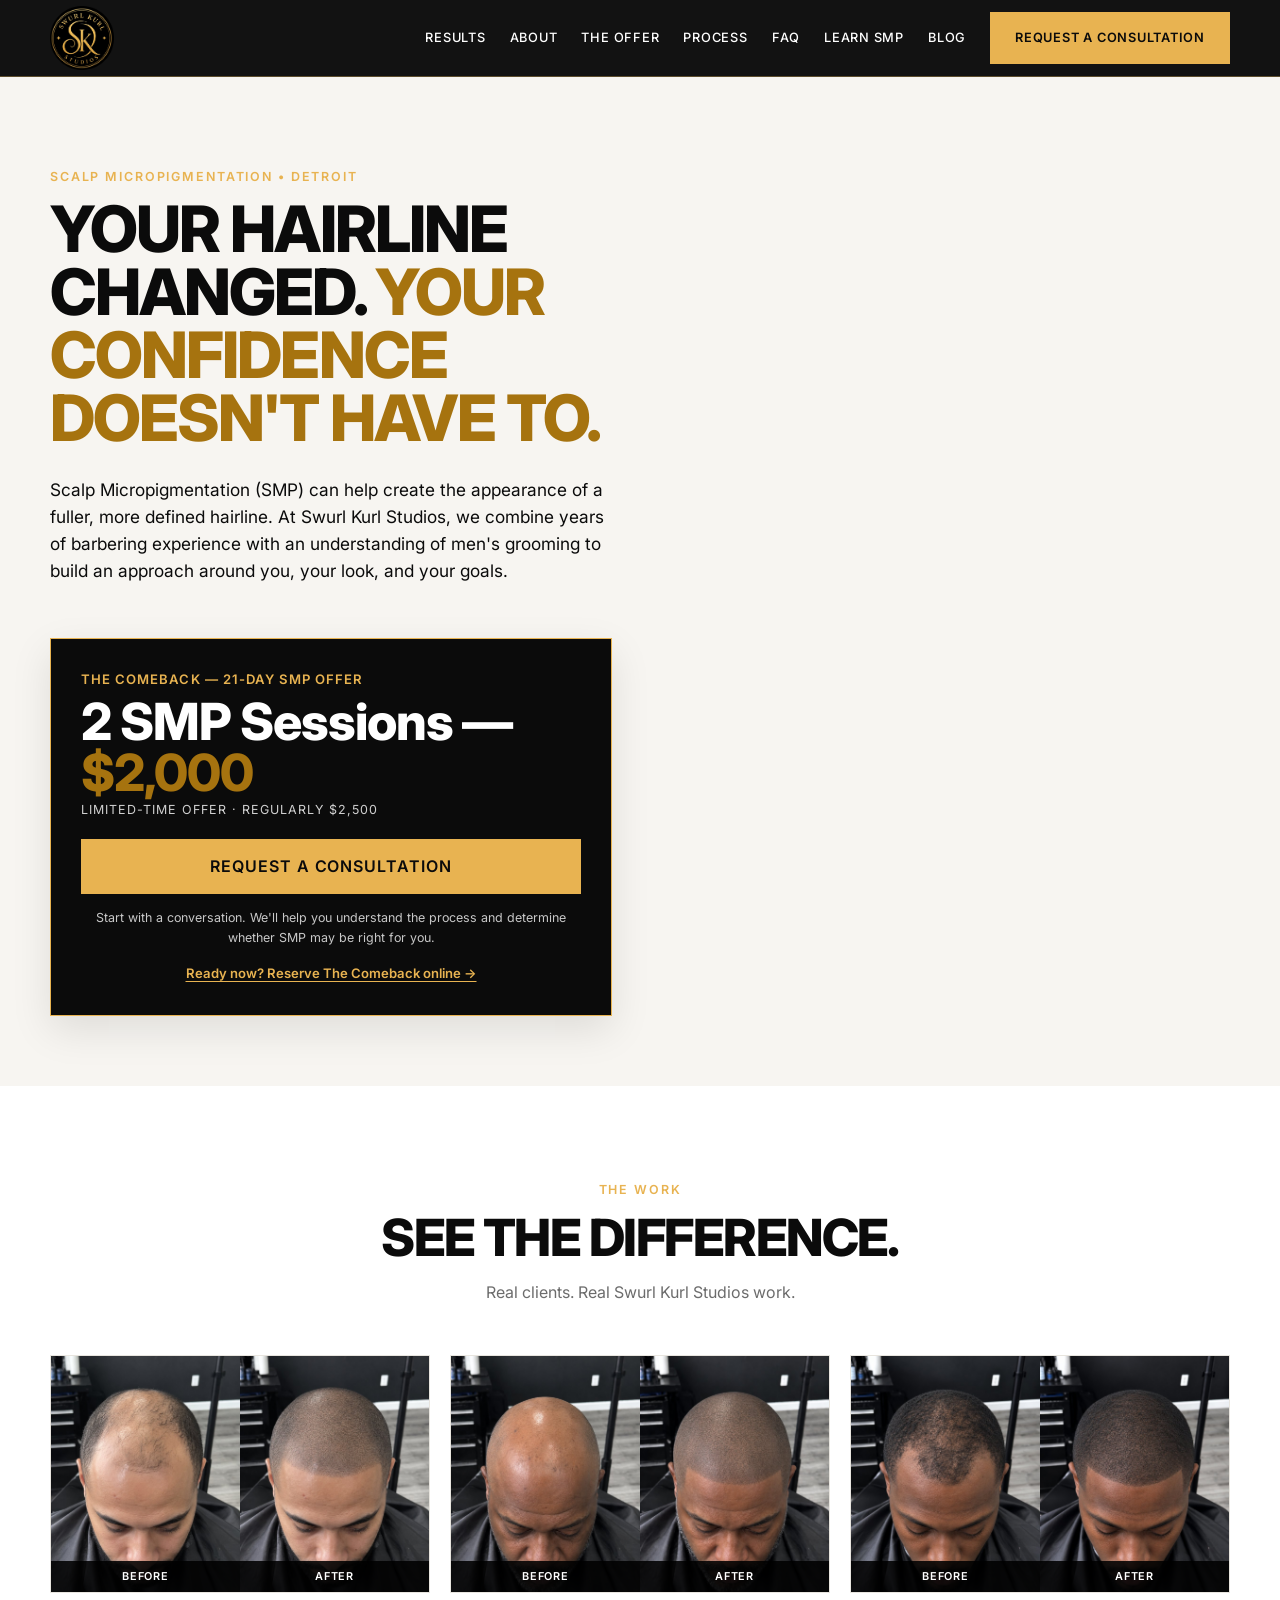
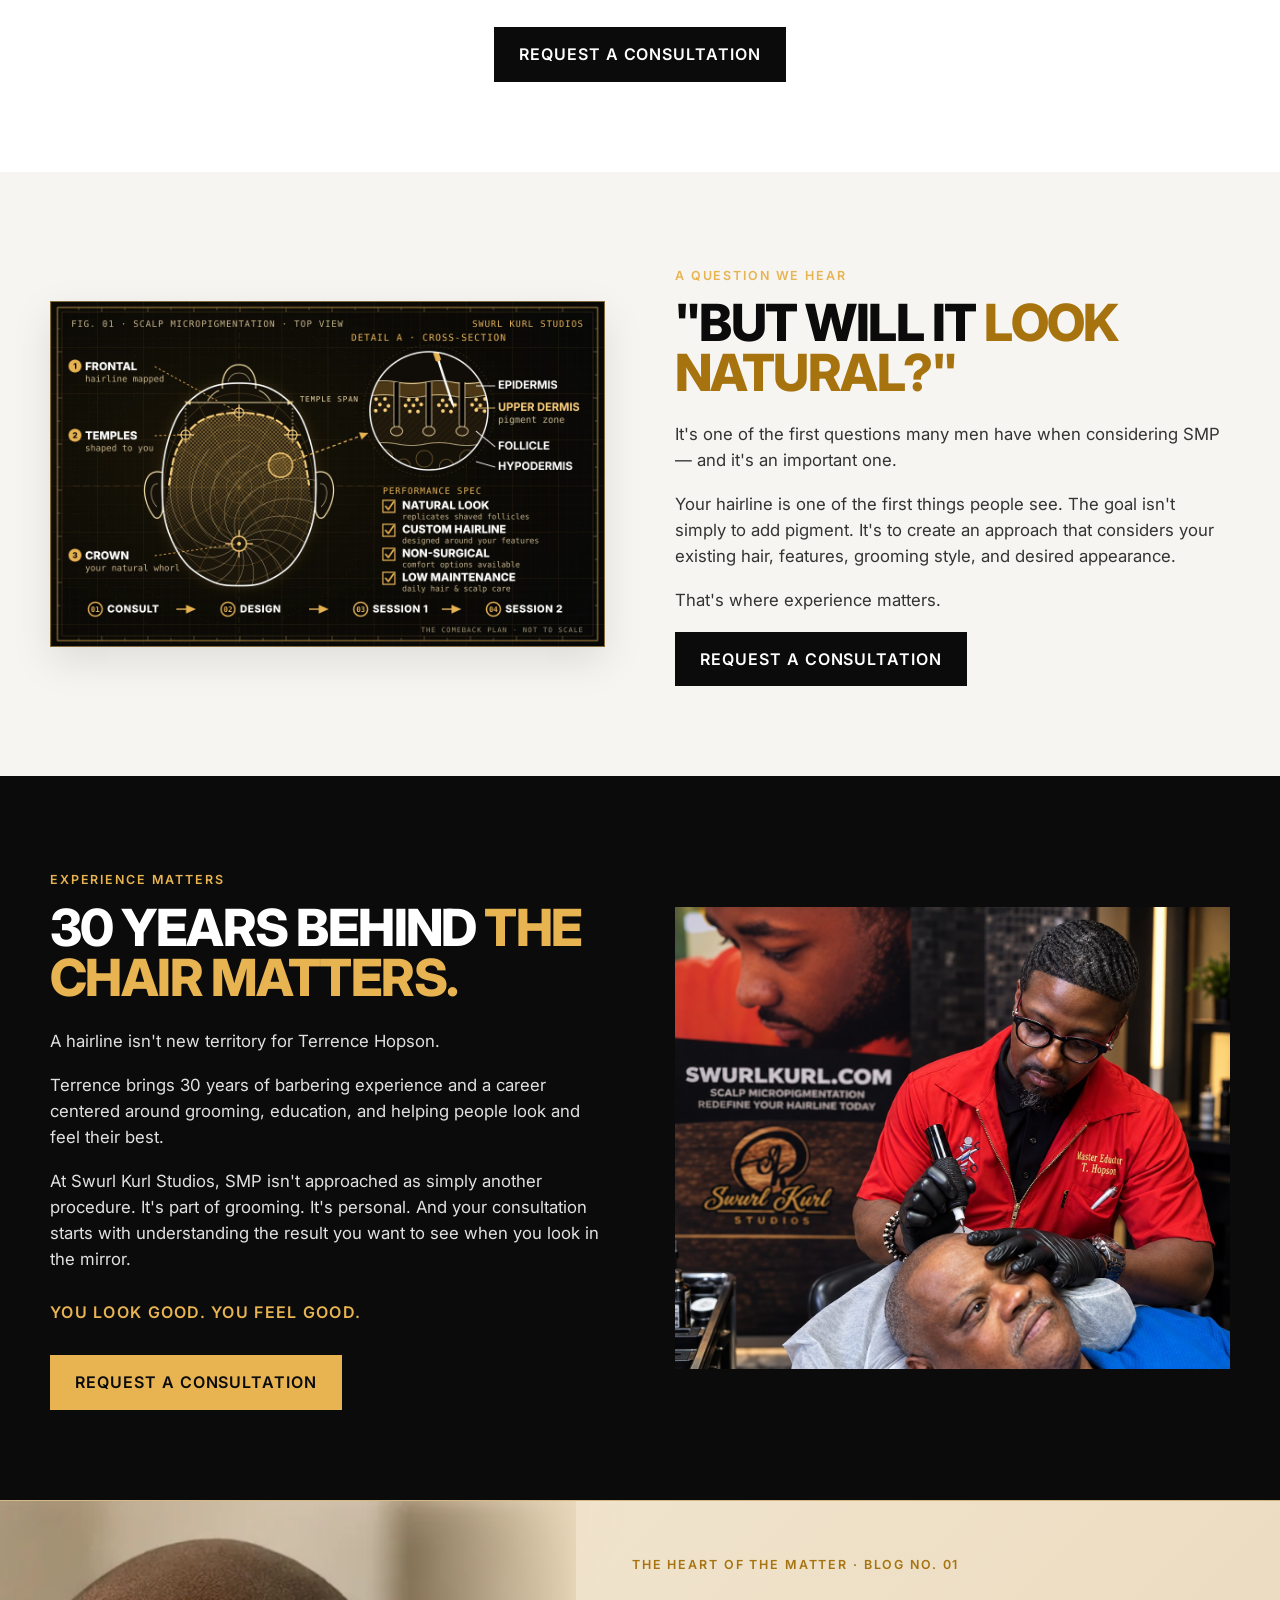
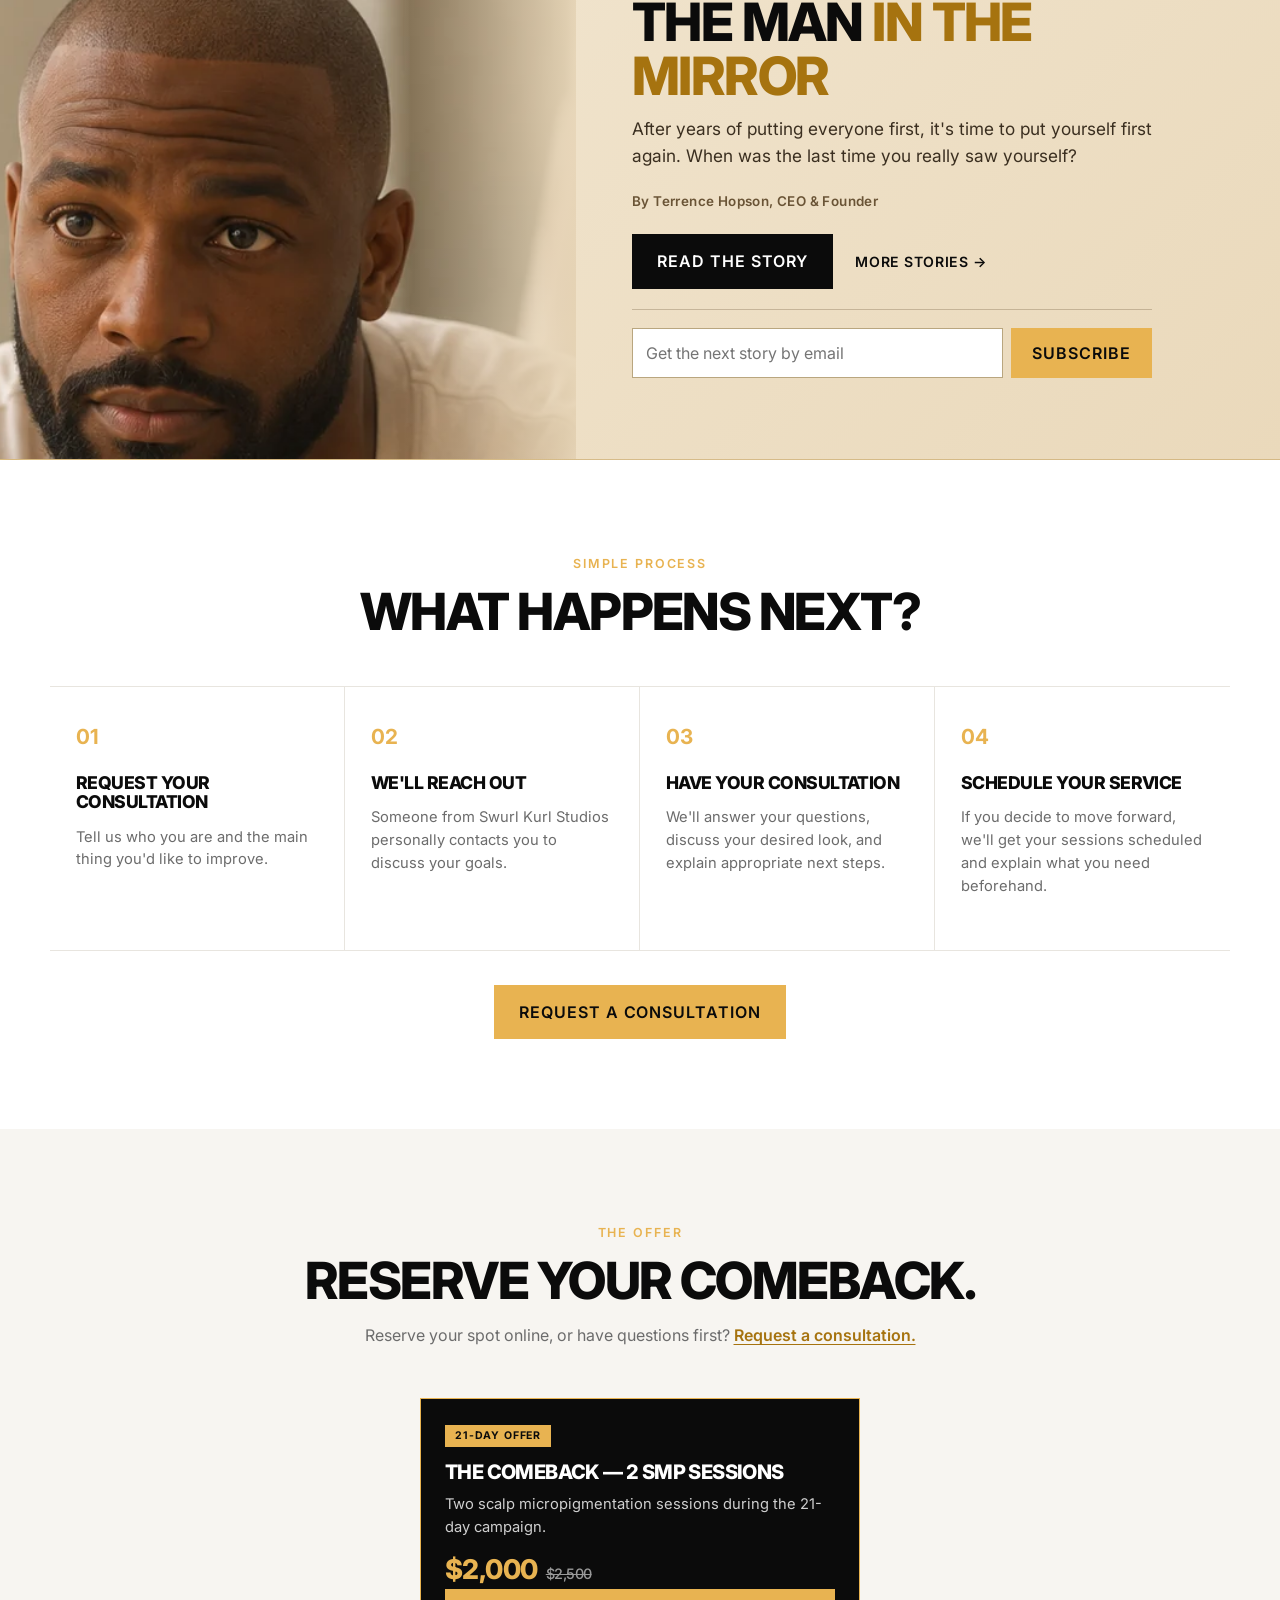
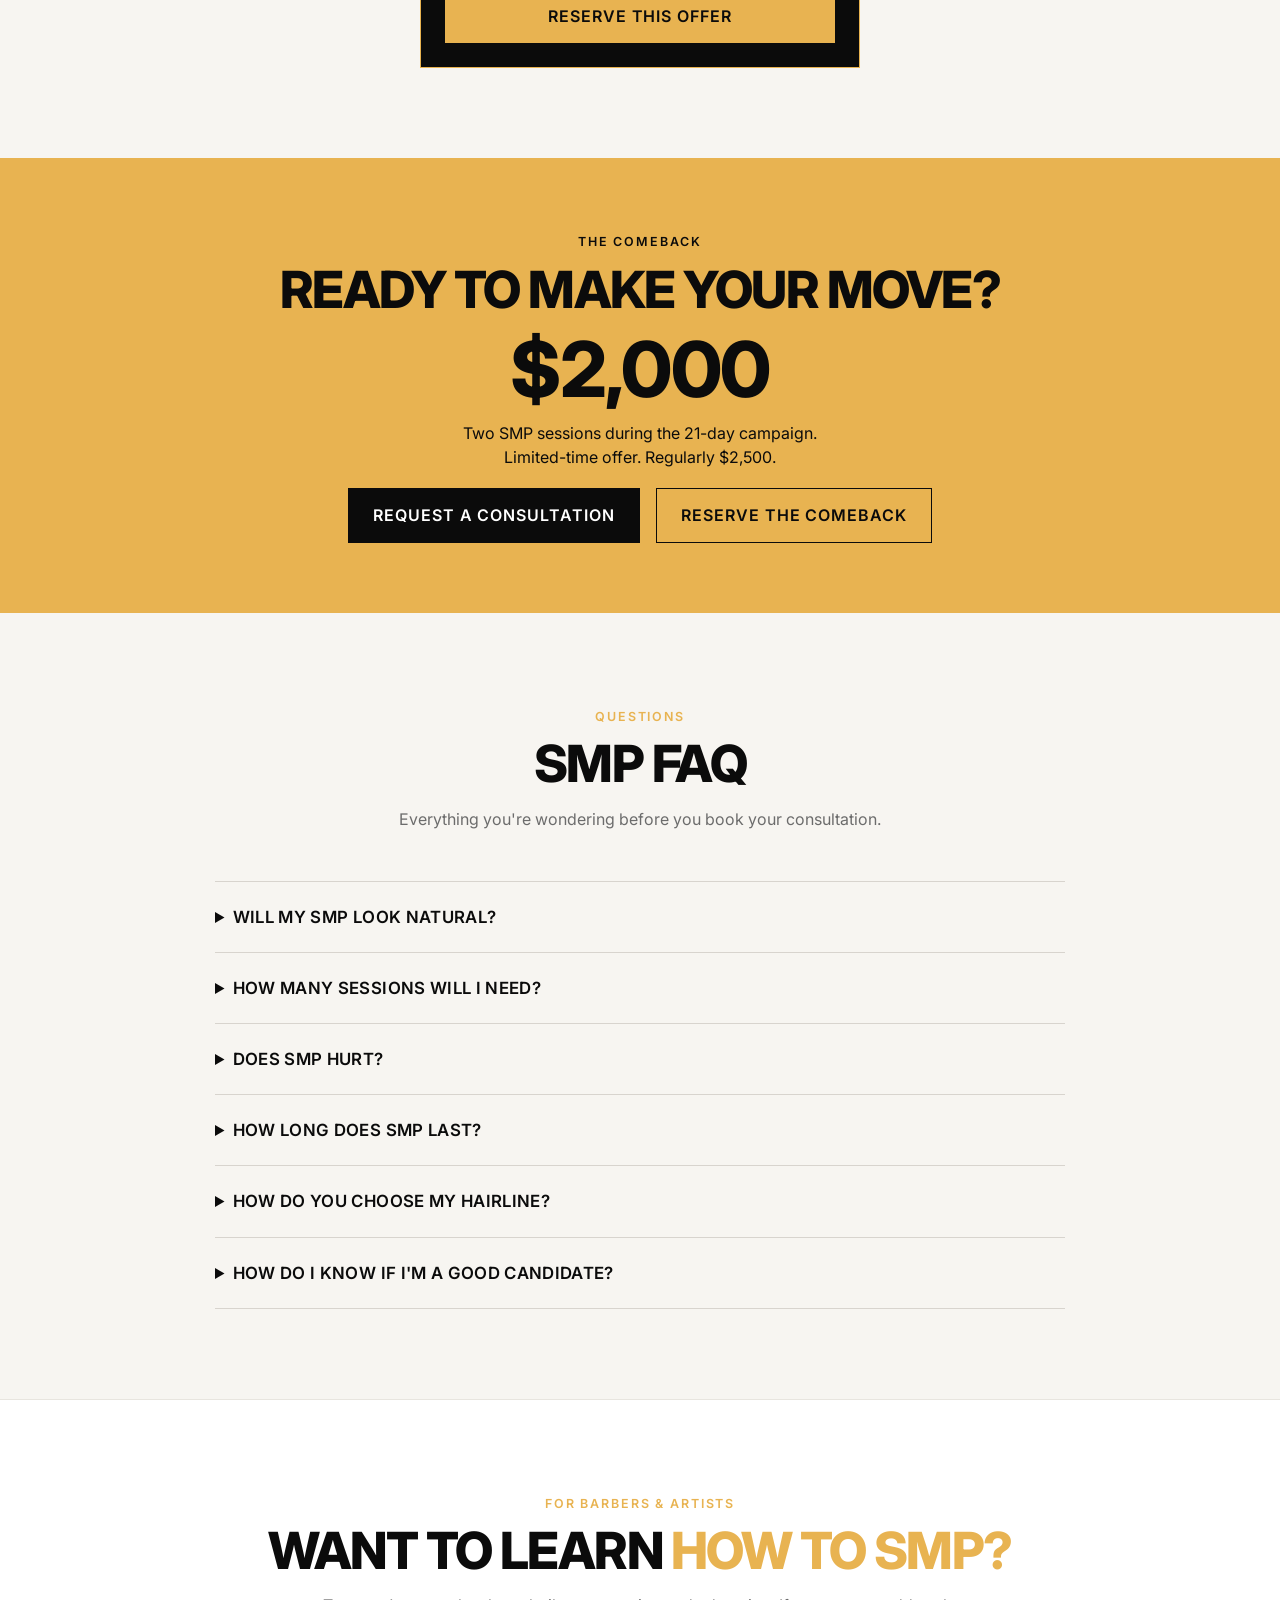
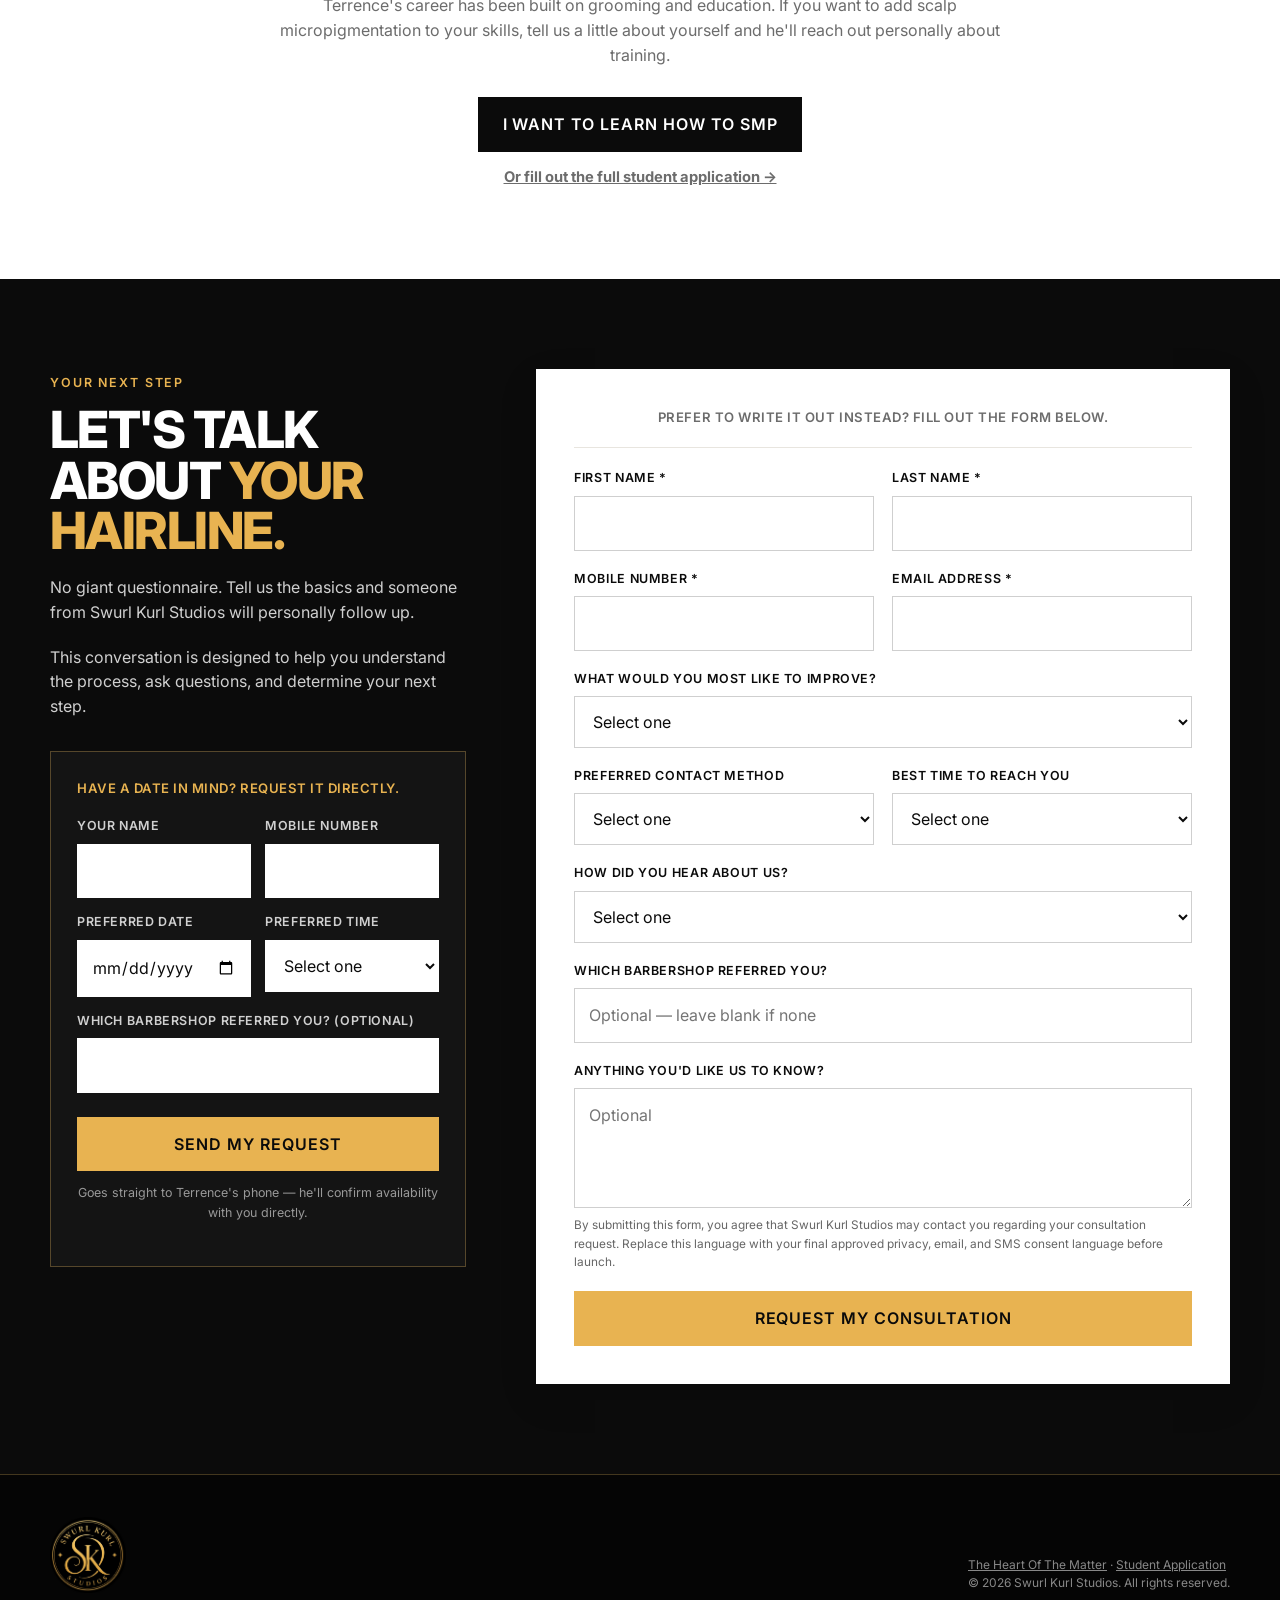
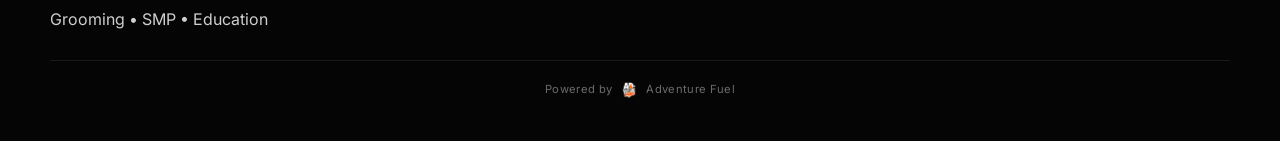
==== commit da2d126b: "Add files via upload" ====
--- a/index.html
+++ b/index.html
@@ -350,7 +350,7 @@
 
     .hero {
       background: var(--warm-white);
-      overflow: hidden;
+      overflow: clip; /* clip (not hidden) so the photo can stay in view while the offer scrolls */
       padding: 0;
     }
 
@@ -385,8 +385,15 @@
 
     /* The customer, cut out, standing flush on the page (no panel). */
     .hero-image {
-      min-height: 650px;
-      background: url("assets/hero-customer.webp") 50% 100% / contain no-repeat;
+      min-height: 560px;
+      position: sticky;
+      top: 76px;
+      align-self: start;
+      height: min(calc(100vh - 76px), 840px);
+      /* warm natural-light portrait; fades into the page on its left edge */
+      background: url("assets/hero-warm.webp") 90% 0 / cover no-repeat;
+      -webkit-mask-image: linear-gradient(to right, transparent 0, #000 22%);
+      mask-image: linear-gradient(to right, transparent 0, #000 22%);
     }
 
     .offer-card {
@@ -1210,14 +1217,16 @@
 
       /* man + before/after composite, sized so the headline starts in the first screen */
       .hero-image {
+        position: static;
+        align-self: stretch;
         min-height: 0;
         height: min(104vw, 440px);
         order: -1;
-        background-image: url("assets/hero-customer-ba.webp");
-        background-position: 50% 100%;
-        background-size: contain;
-        -webkit-mask-image: linear-gradient(to bottom, #000 94%, transparent 100%);
-        mask-image: linear-gradient(to bottom, #000 94%, transparent 100%);
+        background-image: url("assets/hero-warm.webp");
+        background-position: 88% 0;
+        background-size: cover;
+        -webkit-mask-image: linear-gradient(to bottom, #000 90%, transparent 100%);
+        mask-image: linear-gradient(to bottom, #000 90%, transparent 100%);
       }
 
       .result-grid {
@@ -1352,7 +1361,7 @@
         <a href="#faq">FAQ</a>
         <a href="#learn">Learn SMP</a>
         <a href="heart-of-the-matter.html">Blog</a>
-        <button type="button" class="btn" data-open-contact="nav">Talk To Terrence Now</button>
+        <button type="button" class="btn" data-open-contact="nav">Request a Consultation</button>
         <button type="button" class="nav-toggle" id="navToggle" aria-expanded="false" aria-controls="mobileMenu" aria-label="Open menu">
           <span class="bars" aria-hidden="true"><i></i><i></i><i></i></span>
         </button>
@@ -1376,13 +1385,13 @@
     <a class="ml" href="heart-of-the-matter.html"><span>The Heart Of The Matter<small>Stories from Terrence</small></span></a>
     <a class="ml" href="learn.html"><span>Student Application<small>For barbers and beauty pros</small></span></a>
     <div class="mmenu-cta">
-      <button type="button" class="btn" data-open-contact="menu">Talk To Terrence Now</button>
+      <button type="button" class="btn" data-open-contact="menu">Request a Consultation</button>
       <p>He calls or texts you back personally.</p>
     </div>
   </div>
 
   <div class="mbar" id="mobileBar">
-    <button type="button" class="btn" data-open-contact="sticky_bar">Request A Call</button>
+    <button type="button" class="btn" data-open-contact="sticky_bar">Request a Consultation</button>
   </div>
 
   <main>
@@ -1424,7 +1433,7 @@
               Limited-time offer · Regularly $2,500
             </div>
 
-            <button type="button" class="btn" data-open-contact="hero">Talk To Terrence Now</button>
+            <button type="button" class="btn" data-open-contact="hero">Request a Consultation</button>
 
             <p class="offer-note">
               Start with a conversation. We'll help you understand the
@@ -1444,7 +1453,7 @@
         <div
           class="hero-image"
           role="img"
-          aria-label="A Swurl Kurl Studios SMP client with a sharp, defined hairline"
+          aria-label="A confident man with a clean, defined hairline, smiling toward the camera"
         ></div>
 
       </div>
@@ -1542,7 +1551,7 @@
         </div>
 
         <div class="results-cta">
-          <button type="button" class="btn btn-dark" data-open-contact="results">Talk To Terrence Now</button>
+          <button type="button" class="btn btn-dark" data-open-contact="results">Request a Consultation</button>
         </div>
 
       </div>
@@ -1598,7 +1607,7 @@
             That's where experience matters.
           </p>
 
-          <button type="button" class="btn btn-dark" data-open-contact="objection">Talk To Terrence Now</button>
+          <button type="button" class="btn btn-dark" data-open-contact="objection">Request a Consultation</button>
 
         </div>
 
@@ -1644,7 +1653,7 @@
           </div>
 
           <div style="margin-top:30px;">
-            <button type="button" class="btn" data-open-contact="authority">Talk To Terrence Now</button>
+            <button type="button" class="btn" data-open-contact="authority">Request a Consultation</button>
           </div>
 
         </div>
@@ -1743,7 +1752,7 @@
         </div>
 
         <div class="results-cta">
-          <button type="button" class="btn" data-open-contact="process">Talk To Terrence Now</button>
+          <button type="button" class="btn" data-open-contact="process">Request a Consultation</button>
         </div>
 
       </div>
@@ -1765,7 +1774,7 @@
           <h2>Reserve Your Comeback.</h2>
           <p>
             Reserve your spot online, or have questions first?
-            <button type="button" class="inline-link" data-open-contact="services">Request a call from Terrence.</button>
+            <button type="button" class="inline-link" data-open-contact="services">Request a consultation.</button>
           </p>
         </div>
 
@@ -1800,7 +1809,7 @@
           Limited-time offer. Regularly $2,500.
         </p>
 
-        <button type="button" class="btn btn-dark" data-open-contact="offer_band">Talk To Terrence Now</button>
+        <button type="button" class="btn btn-dark" data-open-contact="offer_band">Request a Consultation</button>
 
         <button type="button" class="btn btn-outline-dark" data-open-service="comeback">
           Reserve The Comeback
@@ -1985,7 +1994,7 @@
             </div>
 
             <button type="button" id="schedulerSubmit" class="btn scheduler-btn">
-              Send Request To Terrence
+              Send My Request
             </button>
 
             <p class="whatsapp-note" id="schedulerNote">
@@ -2318,7 +2327,7 @@
 
 
   <!-- ==================================
-       REQUEST DIALOG — "Talk to Terrence" call-backs and "Learn how to SMP"
+       REQUEST DIALOG — consultation requests and "Learn how to SMP"
        training inquiries. Both go straight to Terrence's phone.
   =================================== -->
   <dialog id="reqDialog" class="book-dialog" aria-labelledby="reqTitle">
@@ -2327,8 +2336,8 @@
       <button type="button" class="book-close" id="reqClose" aria-label="Close">×</button>
 
       <div id="reqFormView">
-        <span class="eyebrow" id="reqEyebrow">Talk To Terrence</span>
-        <h3 id="reqTitle">Request A Call</h3>
+        <span class="eyebrow" id="reqEyebrow">Consultation</span>
+        <h3 id="reqTitle">Let’s Talk About Your SMP Goals</h3>
         <p class="book-sub" id="reqSub"></p>
 
         <form id="reqForm" novalidate>
@@ -2380,15 +2389,15 @@
             <textarea id="reqNotes" style="min-height:70px"></textarea>
           </div>
 
-          <button type="submit" class="btn" id="reqSubmit">Request A Call</button>
-          <p class="book-fine">Goes straight to Terrence's phone. He'll reach out personally.</p>
+          <button type="submit" class="btn" id="reqSubmit">Send My Request</button>
+          <p class="book-fine">Goes straight to the studio. No spam, ever.</p>
           <div class="form-status" id="reqStatus" role="alert"></div>
         </form>
       </div>
 
       <div id="reqDoneView" hidden>
-        <span class="eyebrow">Request Sent</span>
-        <h3>You're on Terrence's list.</h3>
+        <span class="eyebrow">Request Received</span>
+        <h3>Thank you.</h3>
         <p id="reqDoneText"></p>
         <button type="button" class="btn btn-ghost-dark" id="reqDoneClose">Close</button>
       </div>
@@ -2440,7 +2449,7 @@
     // One page_view per load.
     logEvent("page_view", window.location.pathname);
 
-    // Every "Talk To Terrence Now" button on the page carries a
+    // Every "Request a Consultation" button on the page carries a
     // data-open-contact attribute identifying where it lives (nav, hero,
     // results, objection, authority, process, offer_band, services).
     // Logged under the original "whatsapp_click" event name so the
@@ -2756,7 +2765,7 @@
 
 
     /*
-      REQUEST DIALOG — "Talk To Terrence Now" call-backs and the
+      REQUEST DIALOG — consultation requests and the
       "Learn how to SMP" training inquiry. Saves to the store database,
       which buzzes Terrence's phone.
     */
@@ -2778,11 +2787,11 @@
       document.getElementById("reqDoneView").hidden = true;
 
       const training = mode === "training";
-      document.getElementById("reqEyebrow").textContent = training ? "Learn SMP" : "Talk To Terrence";
-      document.getElementById("reqTitle").textContent = training ? "Learn How To SMP" : "Request A Call";
+      document.getElementById("reqEyebrow").textContent = training ? "Learn SMP" : "Consultation";
+      document.getElementById("reqTitle").textContent = training ? "Learn How To SMP" : "Let’s Talk About Your SMP Goals";
       document.getElementById("reqSub").textContent = training
         ? "Tell us a little about you and Terrence will reach out personally about training."
-        : "Leave your number and Terrence will call or text you personally.";
+        : "Leave your details, and Terrence or someone from the studio will reach out to discuss your goals and arrange a consultation.";
       document.getElementById("reqTimeWrap").hidden = training;
       document.getElementById("reqReferralWrap").hidden = training;
       document.getElementById("reqLevelWrap").hidden = !training;
@@ -2790,7 +2799,7 @@
         ? "Tell us about your experience and what you'd like to learn (optional)"
         : "Anything you'd like Terrence to know? (optional)";
       const submit = document.getElementById("reqSubmit");
-      submit.textContent = training ? "Send My Training Inquiry" : "Request A Call";
+      submit.textContent = training ? "Send My Training Inquiry" : "Send My Request";
       submit.disabled = false;
 
       if (typeof reqDlg.showModal === "function") {
@@ -2844,14 +2853,14 @@
           p_referred_by: training ? null : (document.getElementById("reqReferral").value.trim() || null),
           p_inquiry: training ? "training" : "client",
         });
-        document.getElementById("reqDoneText").textContent =
-          "Your request (" + result.code + ") was sent straight to Terrence's phone. " +
-          (training ? "He'll reach out personally about training." : "He'll call or text you personally.");
+        document.getElementById("reqDoneText").textContent = training
+          ? "Your request (" + result.code + ") was sent straight to Terrence's phone. He'll reach out personally about training."
+          : "Thanks! Your request has been received. The studio will reach out to arrange your consultation.";
         document.getElementById("reqFormView").hidden = true;
         document.getElementById("reqDoneView").hidden = false;
       } catch (err) {
         submit.disabled = false;
-        submit.textContent = training ? "Send My Training Inquiry" : "Request A Call";
+        submit.textContent = training ? "Send My Training Inquiry" : "Send My Request";
         setReqStatus(err.message, "error");
       }
     });
@@ -2903,7 +2912,7 @@
           p_date: dateVal || null, p_time: timeVal || null, p_notes: null,
           p_referred_by: (schedulerReferralInput.value.trim() || null), p_inquiry: "client",
         }).then(function () {
-          setSchedulerNote("Request sent — it went straight to Terrence's phone. He'll confirm with you directly.", "#7ee2a0");
+          setSchedulerNote("Thanks! Your request has been received. The studio will reach out to arrange your consultation.", "#7ee2a0");
         }).catch(function (err) {
           setSchedulerNote(err.message, "#ff8a80");
         }).finally(function () {
@@ -2951,7 +2960,7 @@
           p_inquiry: "client",
         });
         consultForm.reset();
-        setConsultStatus("Thanks — your request is in. Terrence has been notified and will reach out personally.", "success");
+        setConsultStatus("Thanks! Your request has been received. The studio will reach out to arrange your consultation.", "success");
       } catch (err) {
         setConsultStatus(err.message, "error");
       } finally {
@@ -3036,7 +3045,7 @@
         if (hero) new IntersectionObserver(function (en) { if (en[0].isIntersecting) mark(""); }, { rootMargin: "-45% 0px -50% 0px" }).observe(hero);
       }
 
-      /* Sticky "Request A Call": after the first screen, never over the form or the menu. */
+      /* Sticky "Request a Consultation": after the first screen, never over the form or the menu. */
       var pastHero = false, onForm = false;
       function updateBar() { if (bar) bar.classList.toggle("show", pastHero && !onForm && !isOpen); }
       if ("IntersectionObserver" in window && bar) {
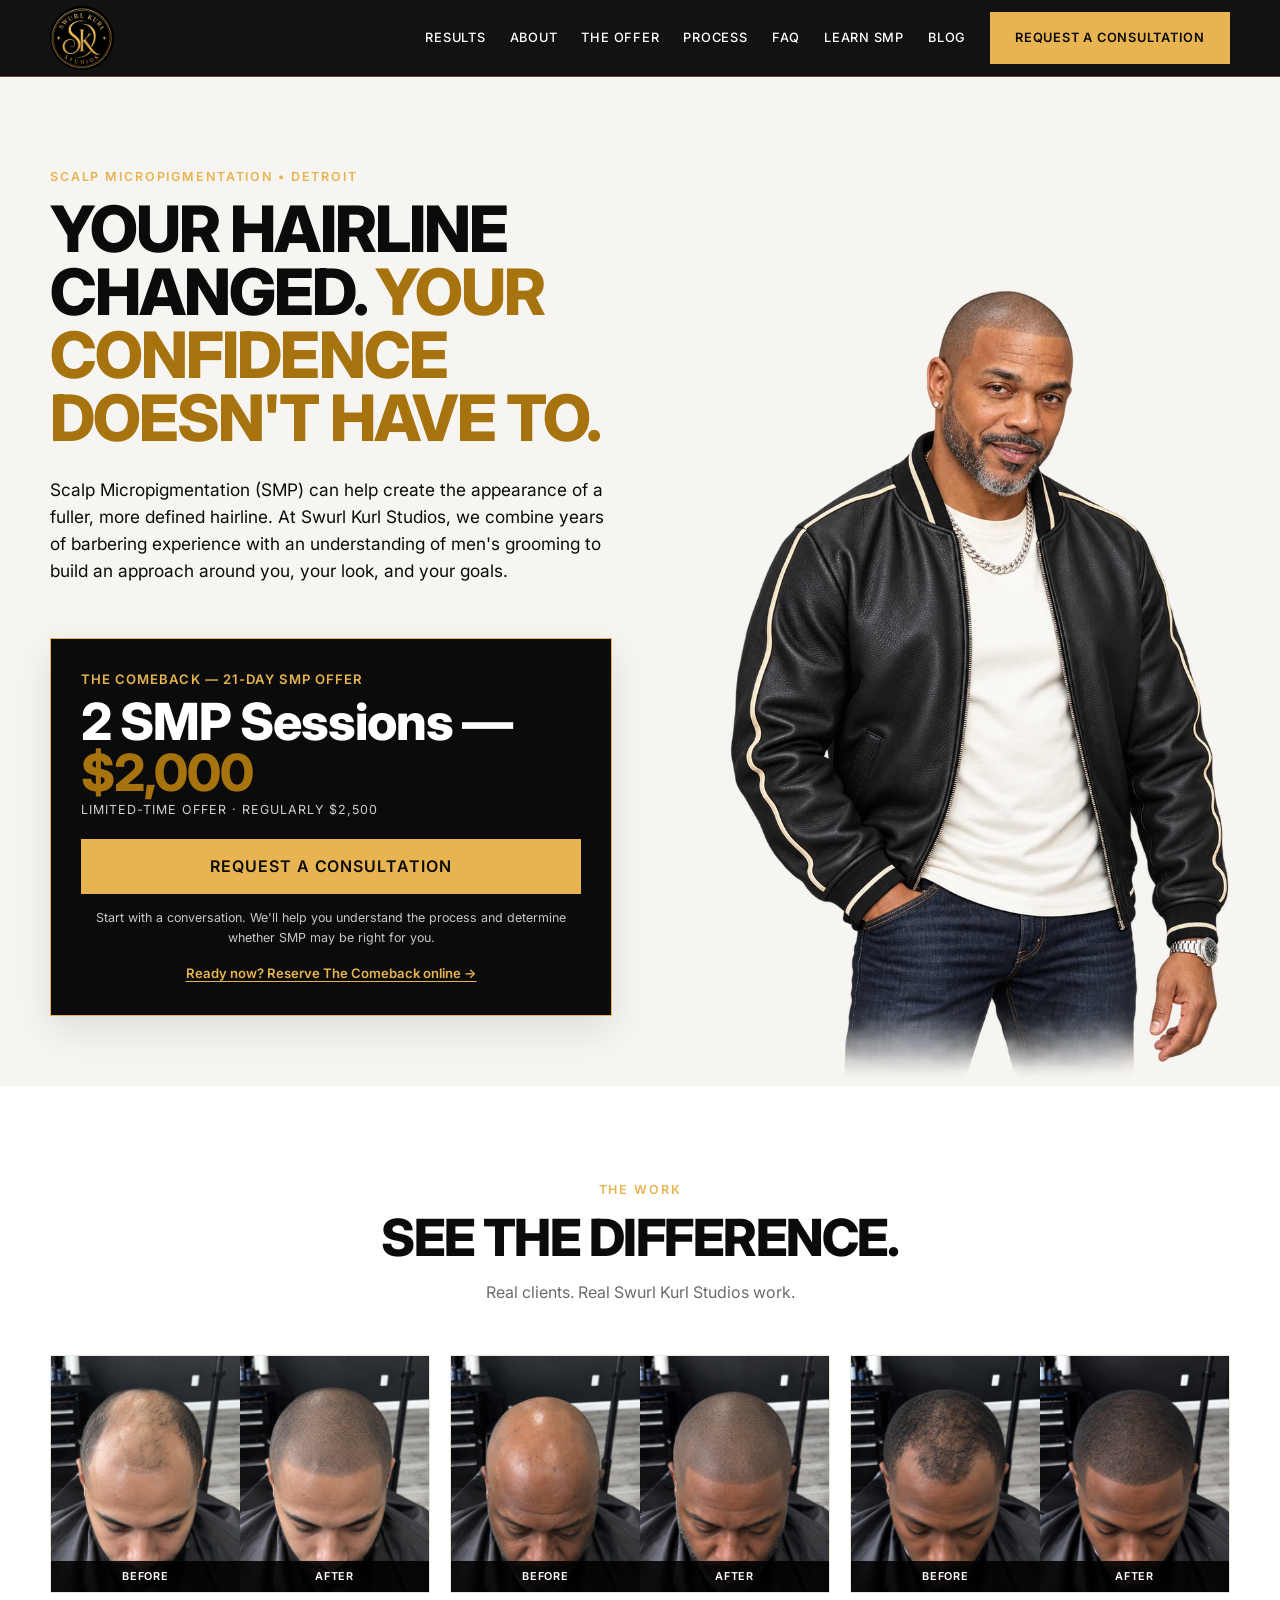
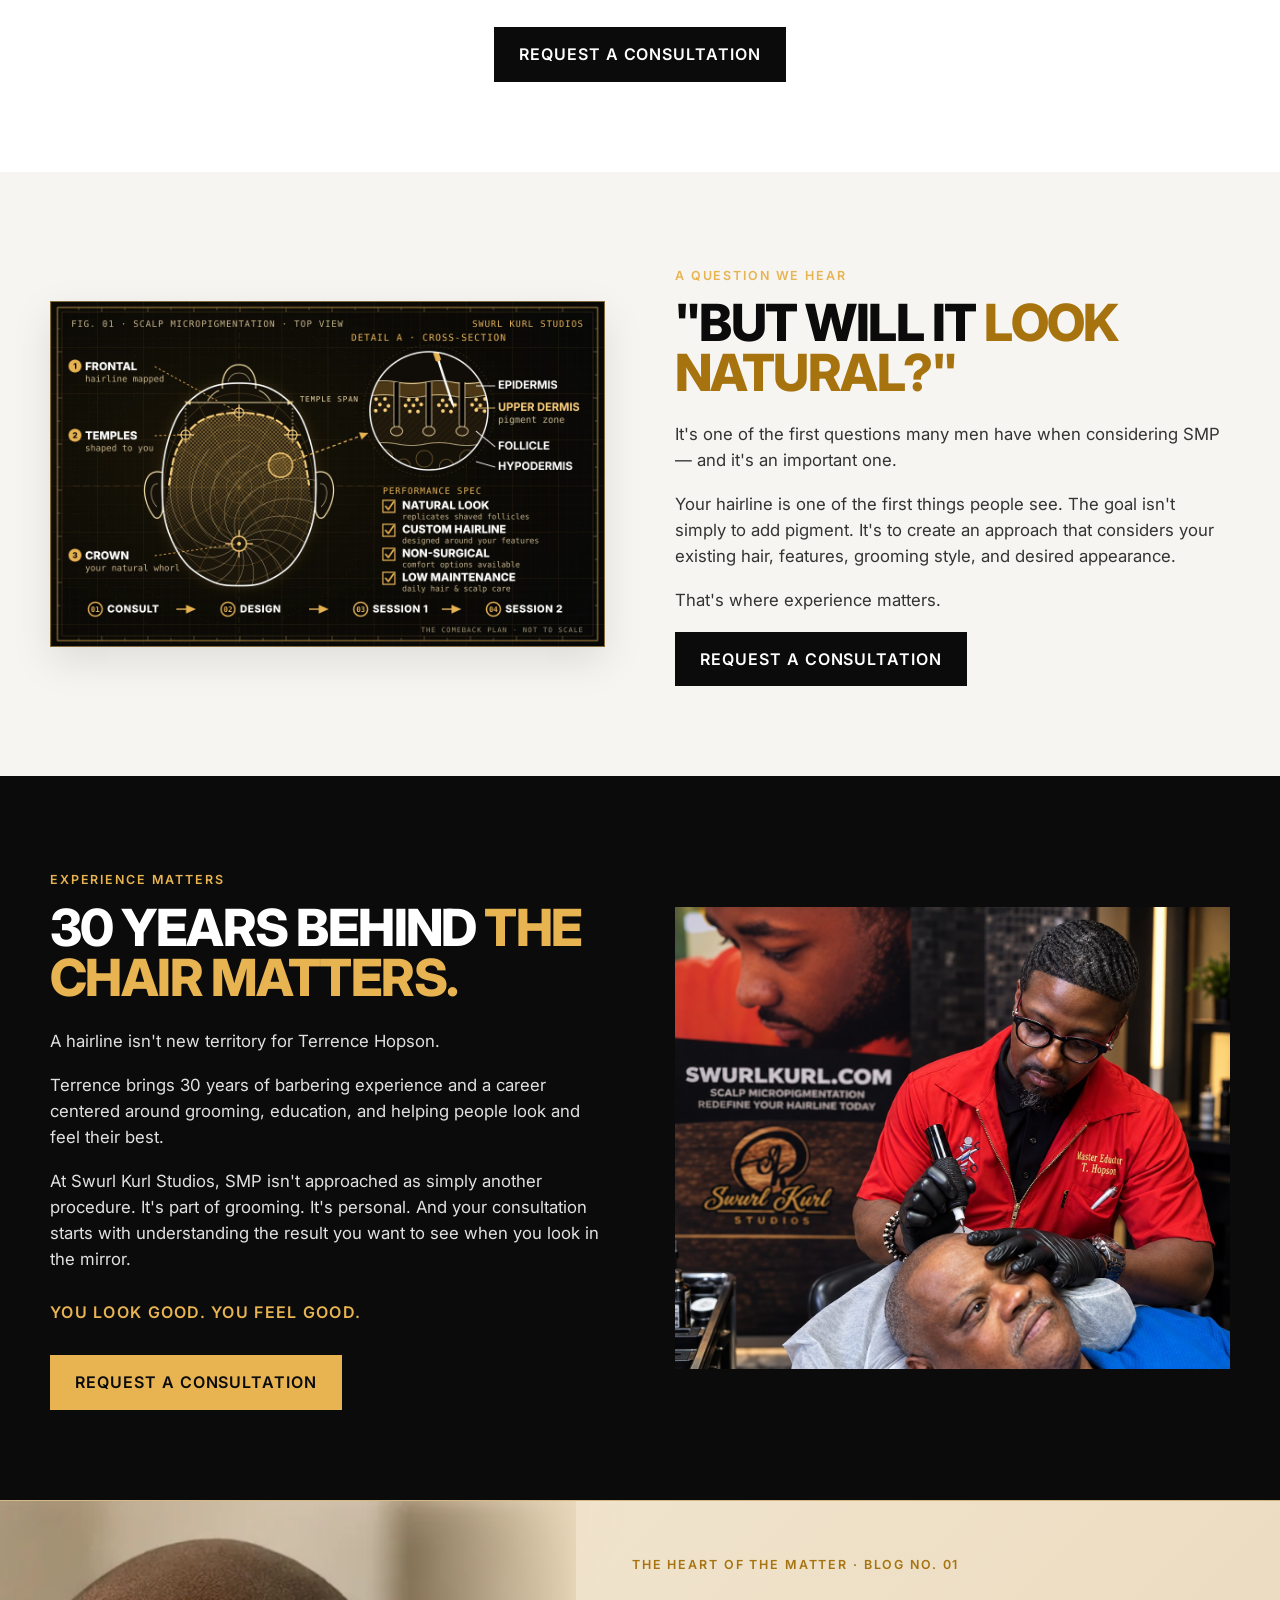
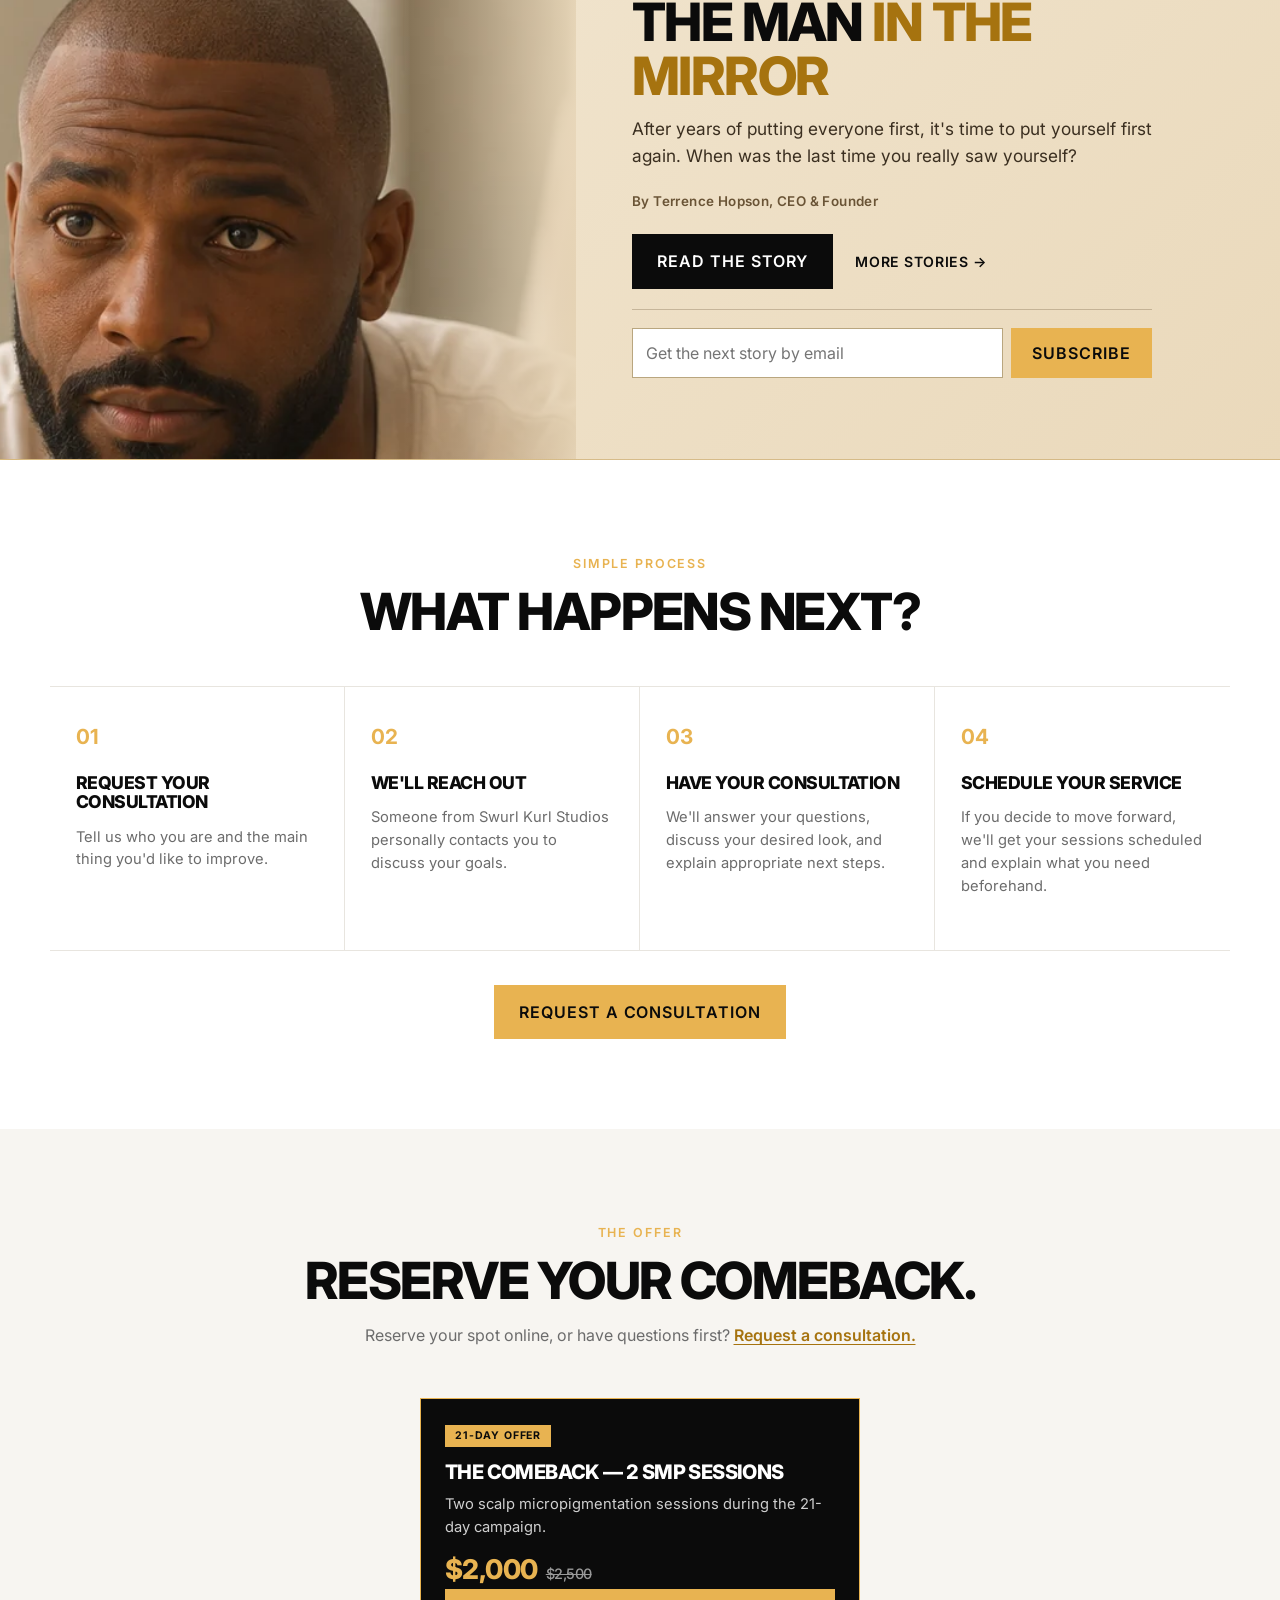
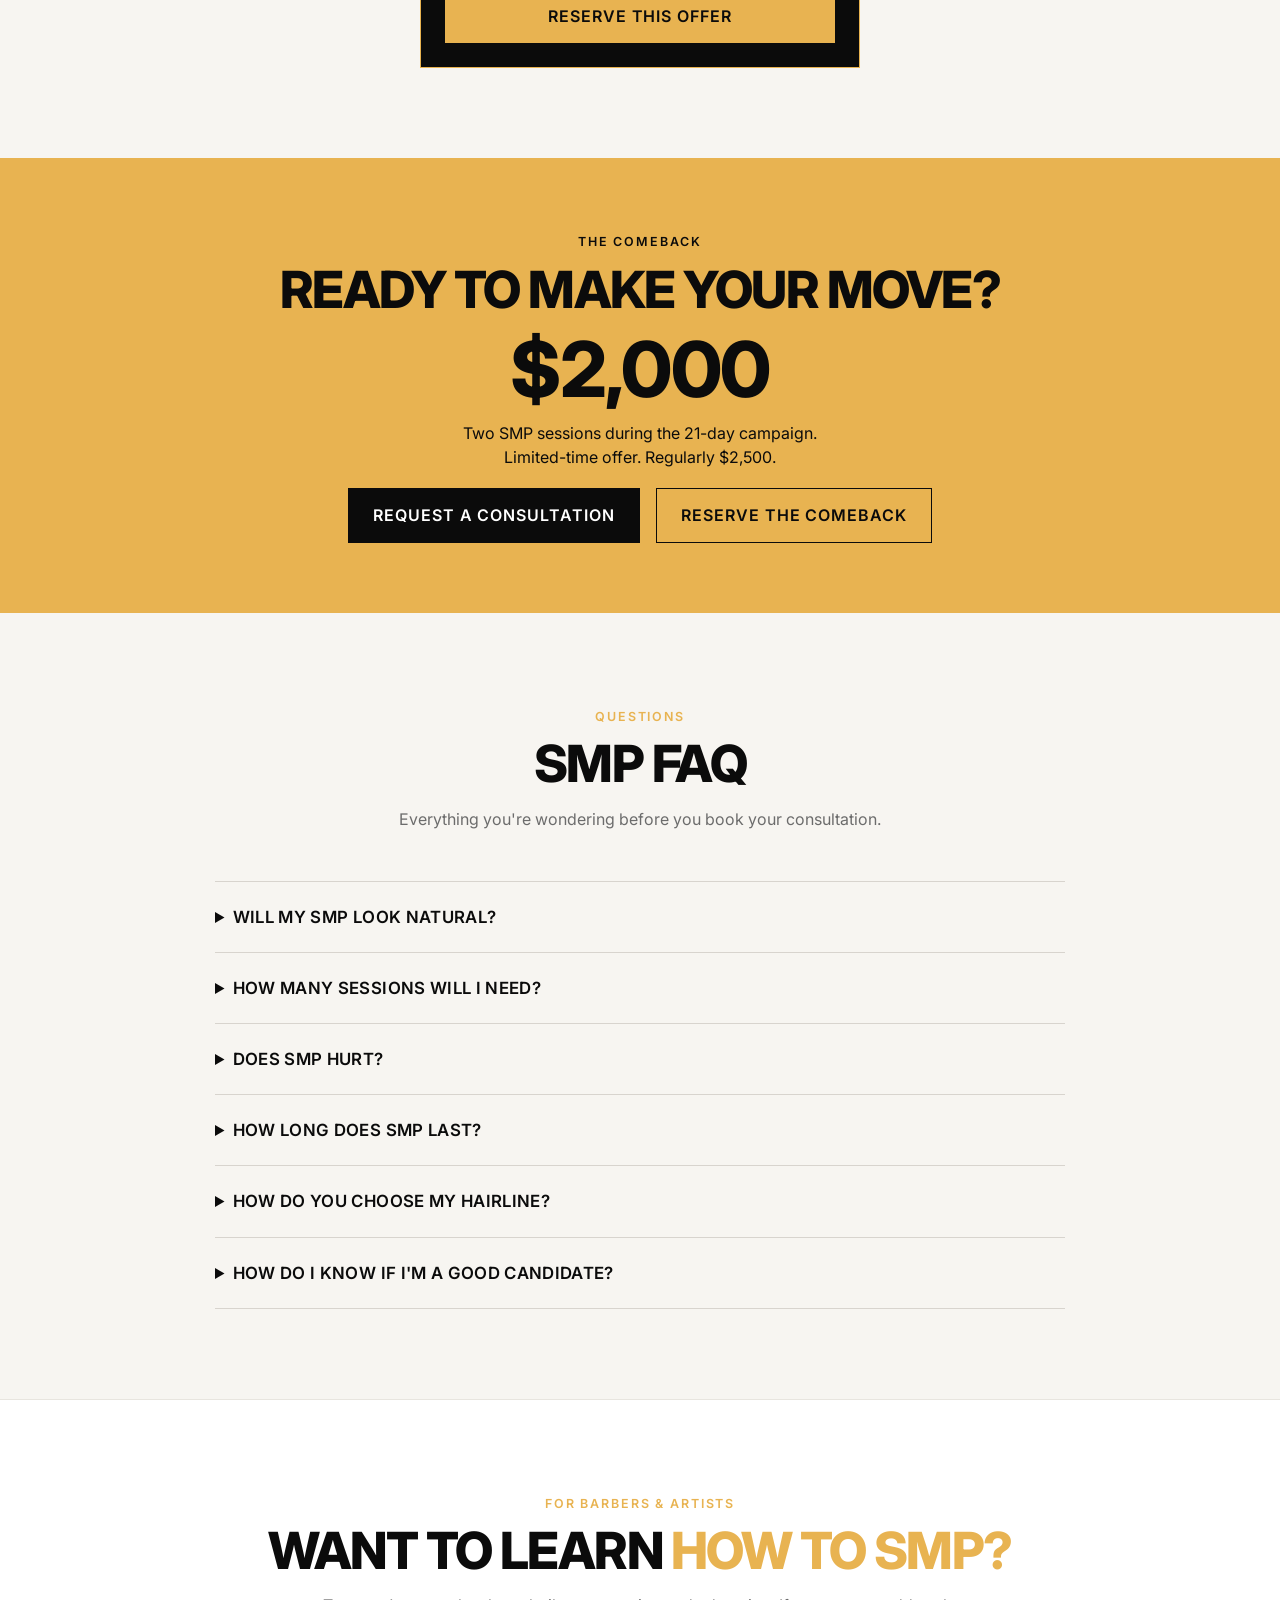
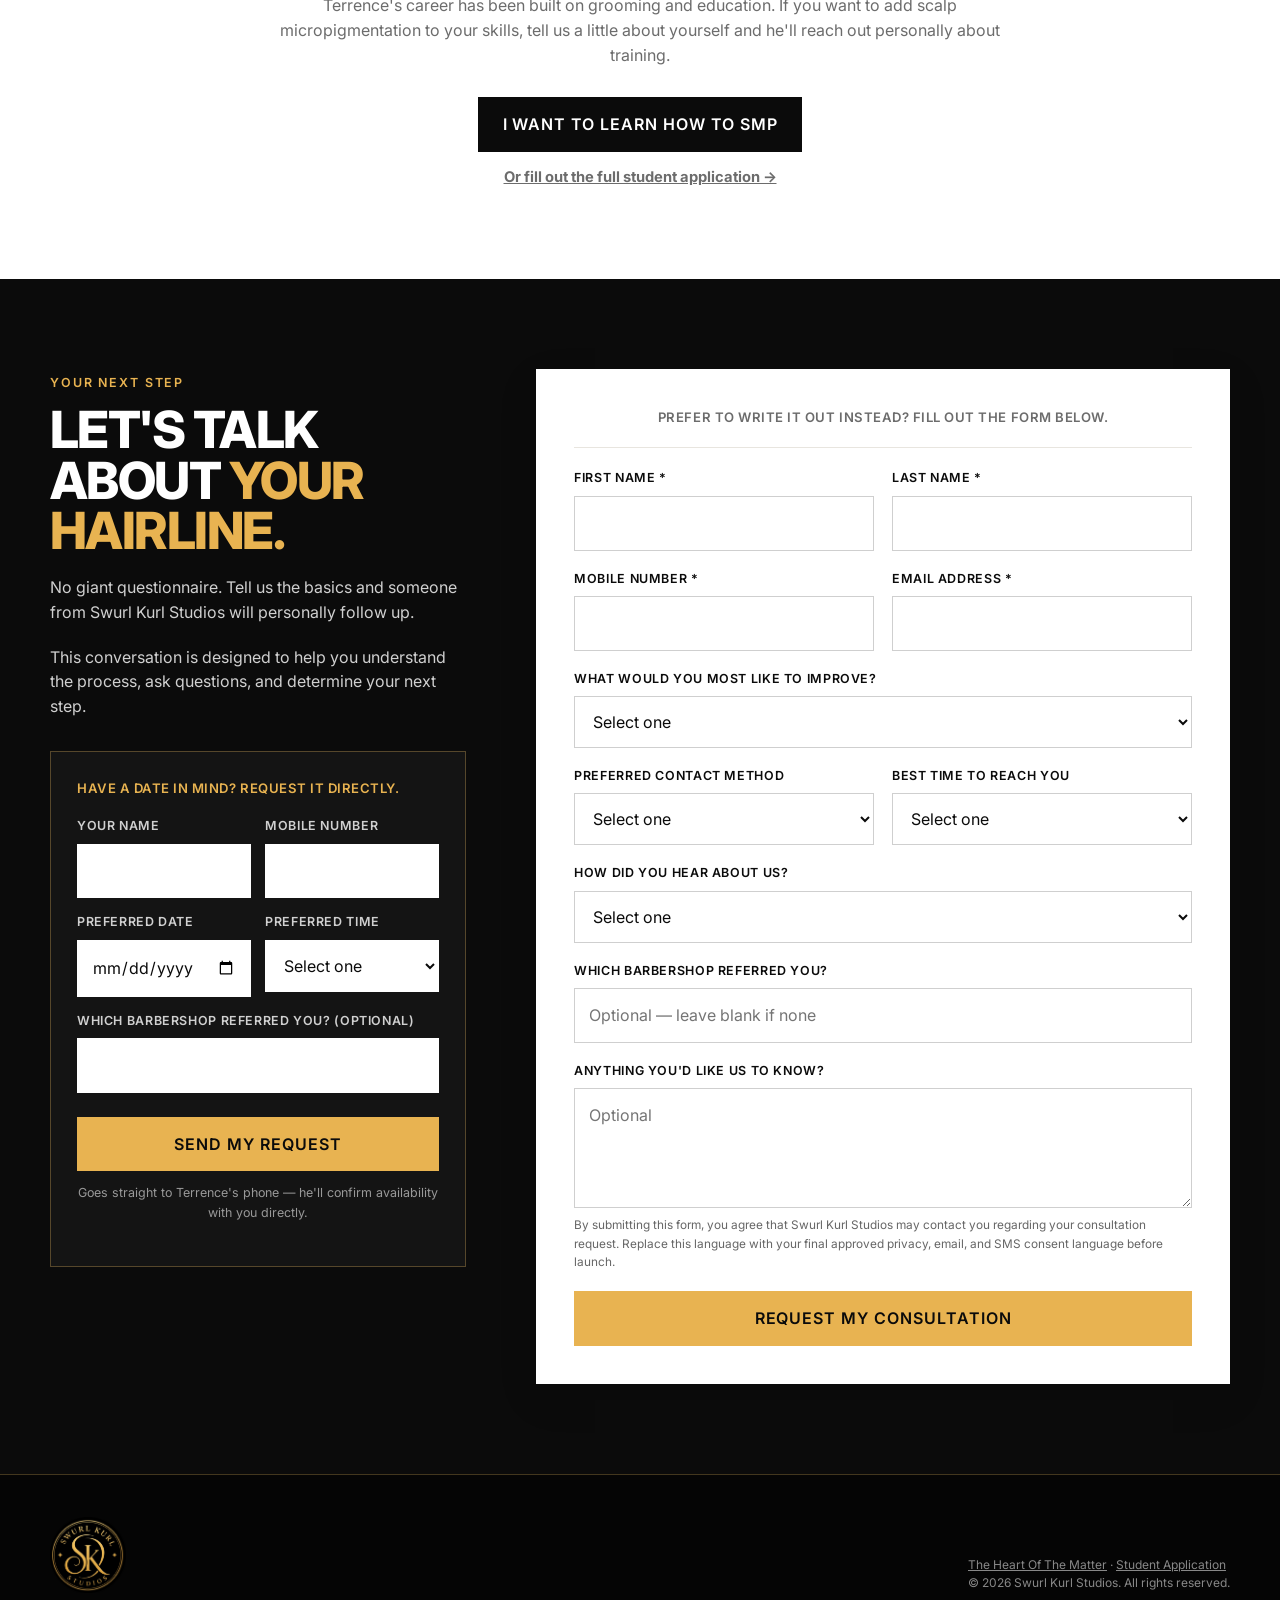
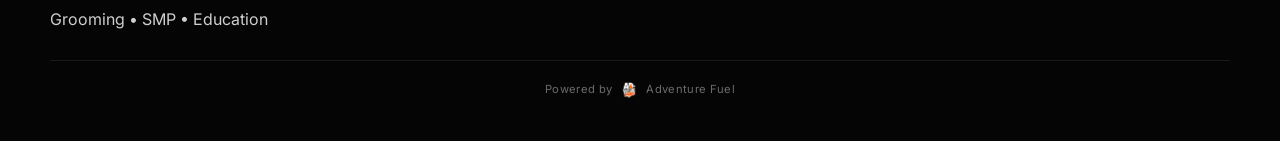
==== commit 7b3e5611: "Add files via upload" ====
--- a/index.html
+++ b/index.html
@@ -350,7 +350,7 @@
 
     .hero {
       background: var(--warm-white);
-      overflow: clip; /* clip (not hidden) so the photo can stay in view while the offer scrolls */
+      overflow: hidden;
       padding: 0;
     }
 
@@ -385,15 +385,8 @@
 
     /* The customer, cut out, standing flush on the page (no panel). */
     .hero-image {
-      min-height: 560px;
-      position: sticky;
-      top: 76px;
-      align-self: start;
-      height: min(calc(100vh - 76px), 840px);
-      /* warm natural-light portrait; fades into the page on its left edge */
-      background: url("assets/hero-warm.webp") 90% 0 / cover no-repeat;
-      -webkit-mask-image: linear-gradient(to right, transparent 0, #000 22%);
-      mask-image: linear-gradient(to right, transparent 0, #000 22%);
+      min-height: 650px;
+      background: url("assets/hero-customer.webp") 50% 100% / contain no-repeat;
     }
 
     .offer-card {
@@ -1217,16 +1210,14 @@
 
       /* man + before/after composite, sized so the headline starts in the first screen */
       .hero-image {
-        position: static;
-        align-self: stretch;
         min-height: 0;
         height: min(104vw, 440px);
         order: -1;
-        background-image: url("assets/hero-warm.webp");
-        background-position: 88% 0;
-        background-size: cover;
-        -webkit-mask-image: linear-gradient(to bottom, #000 90%, transparent 100%);
-        mask-image: linear-gradient(to bottom, #000 90%, transparent 100%);
+        background-image: url("assets/hero-customer-ba.webp");
+        background-position: 50% 100%;
+        background-size: contain;
+        -webkit-mask-image: linear-gradient(to bottom, #000 94%, transparent 100%);
+        mask-image: linear-gradient(to bottom, #000 94%, transparent 100%);
       }
 
       .result-grid {
@@ -1453,7 +1444,7 @@
         <div
           class="hero-image"
           role="img"
-          aria-label="A confident man with a clean, defined hairline, smiling toward the camera"
+          aria-label="A Swurl Kurl Studios SMP client with a sharp, defined hairline"
         ></div>
 
       </div>
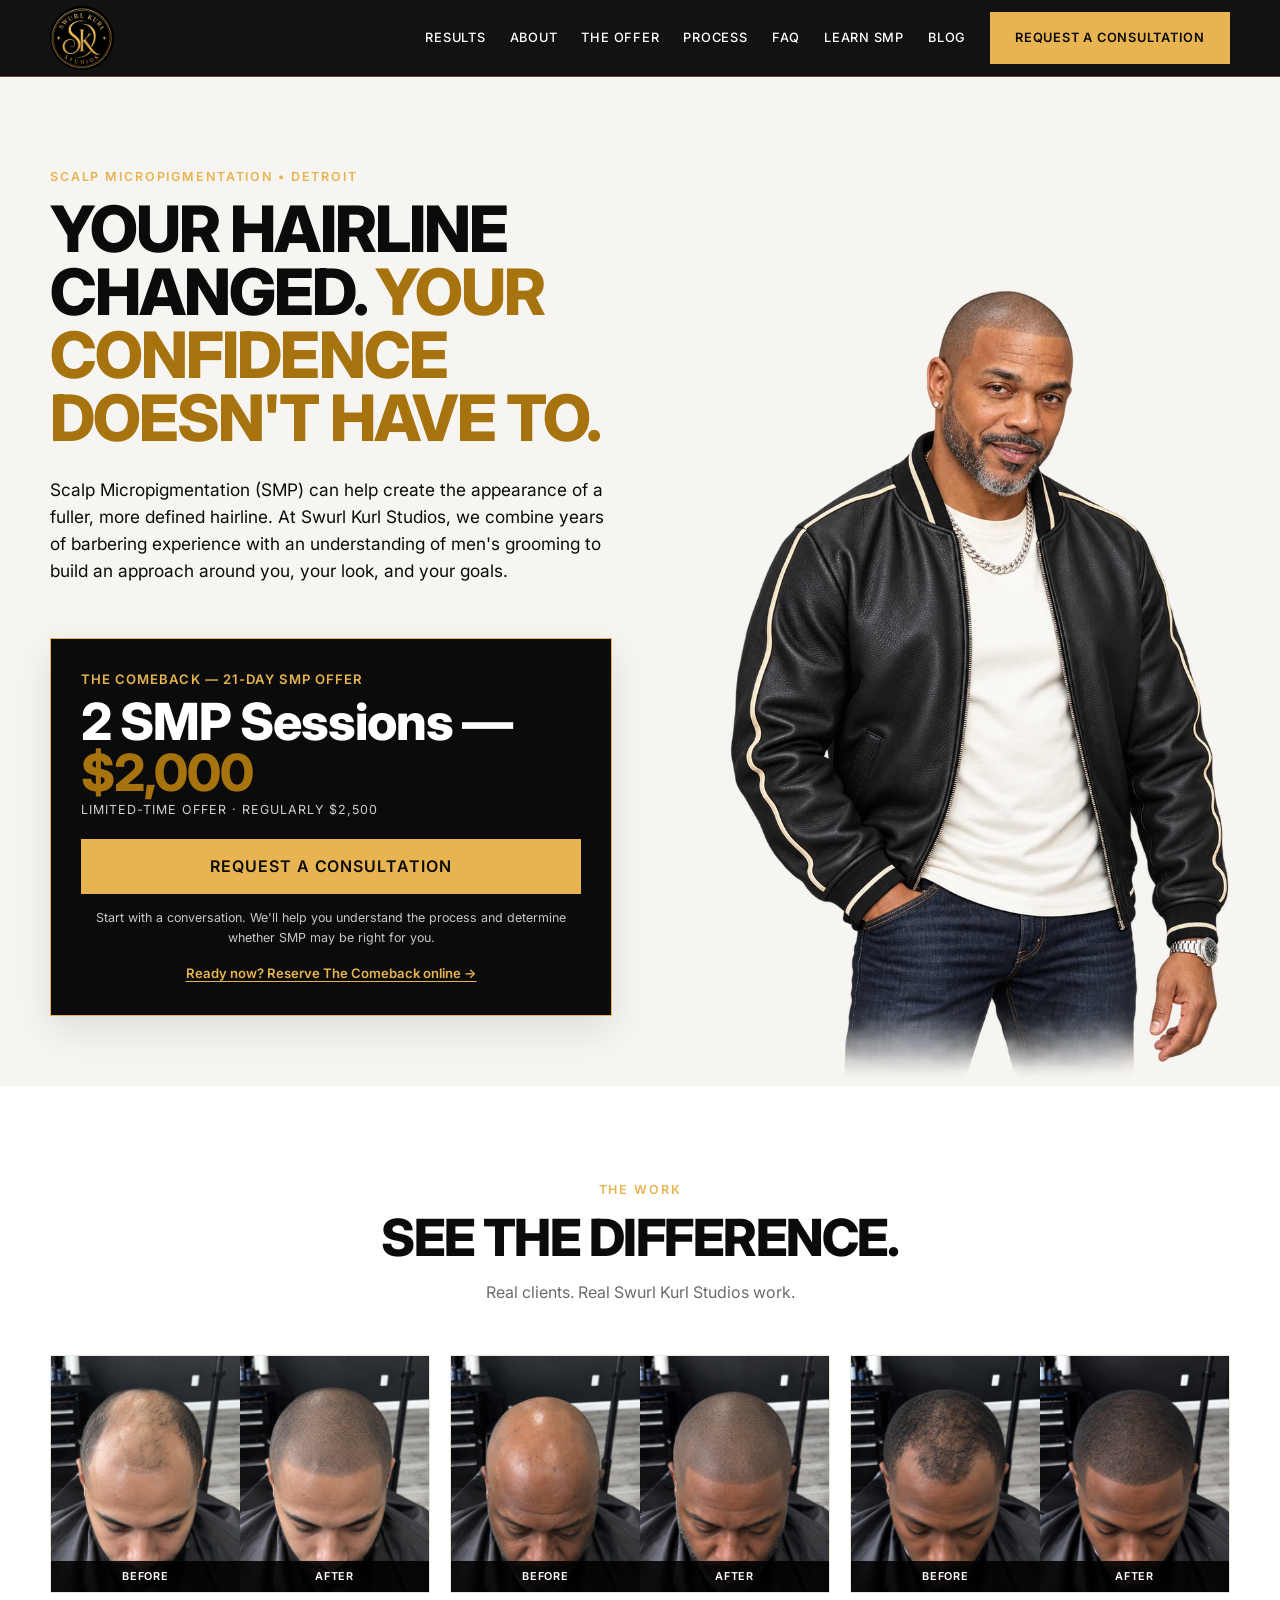
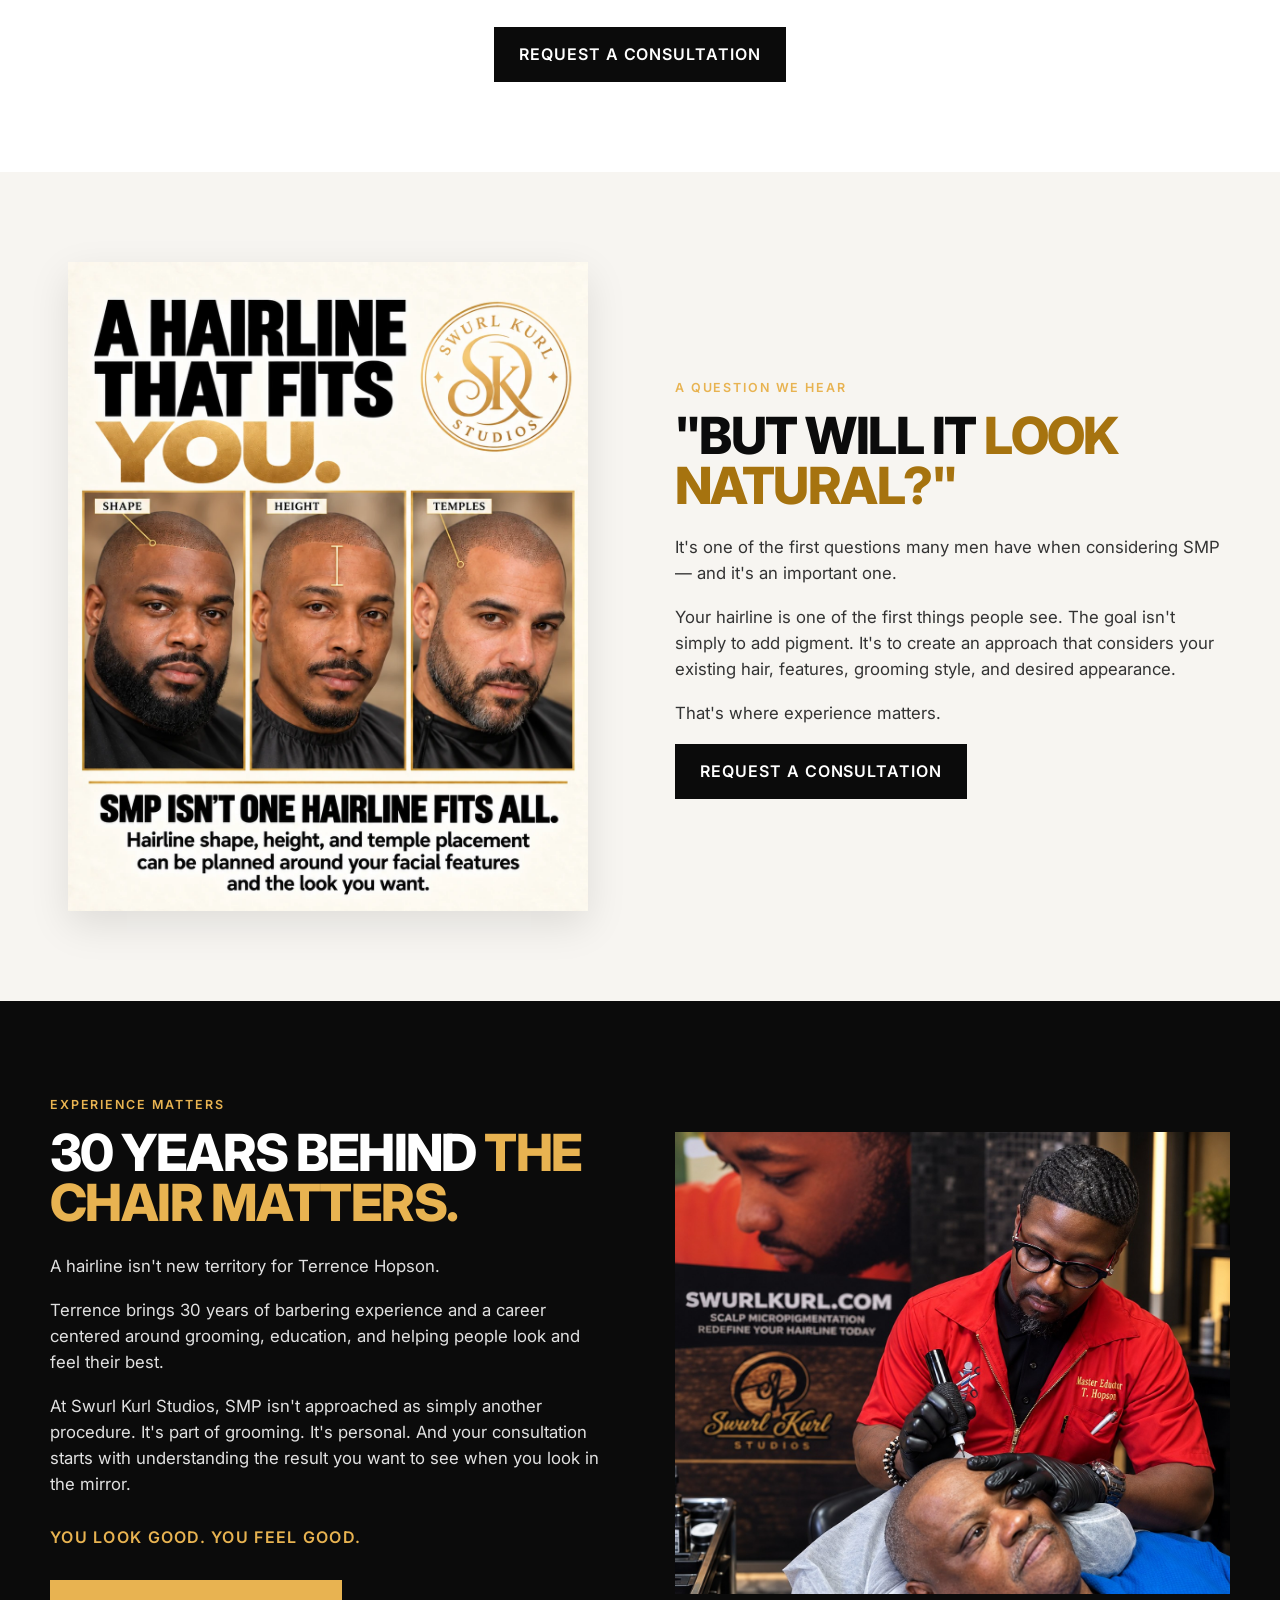
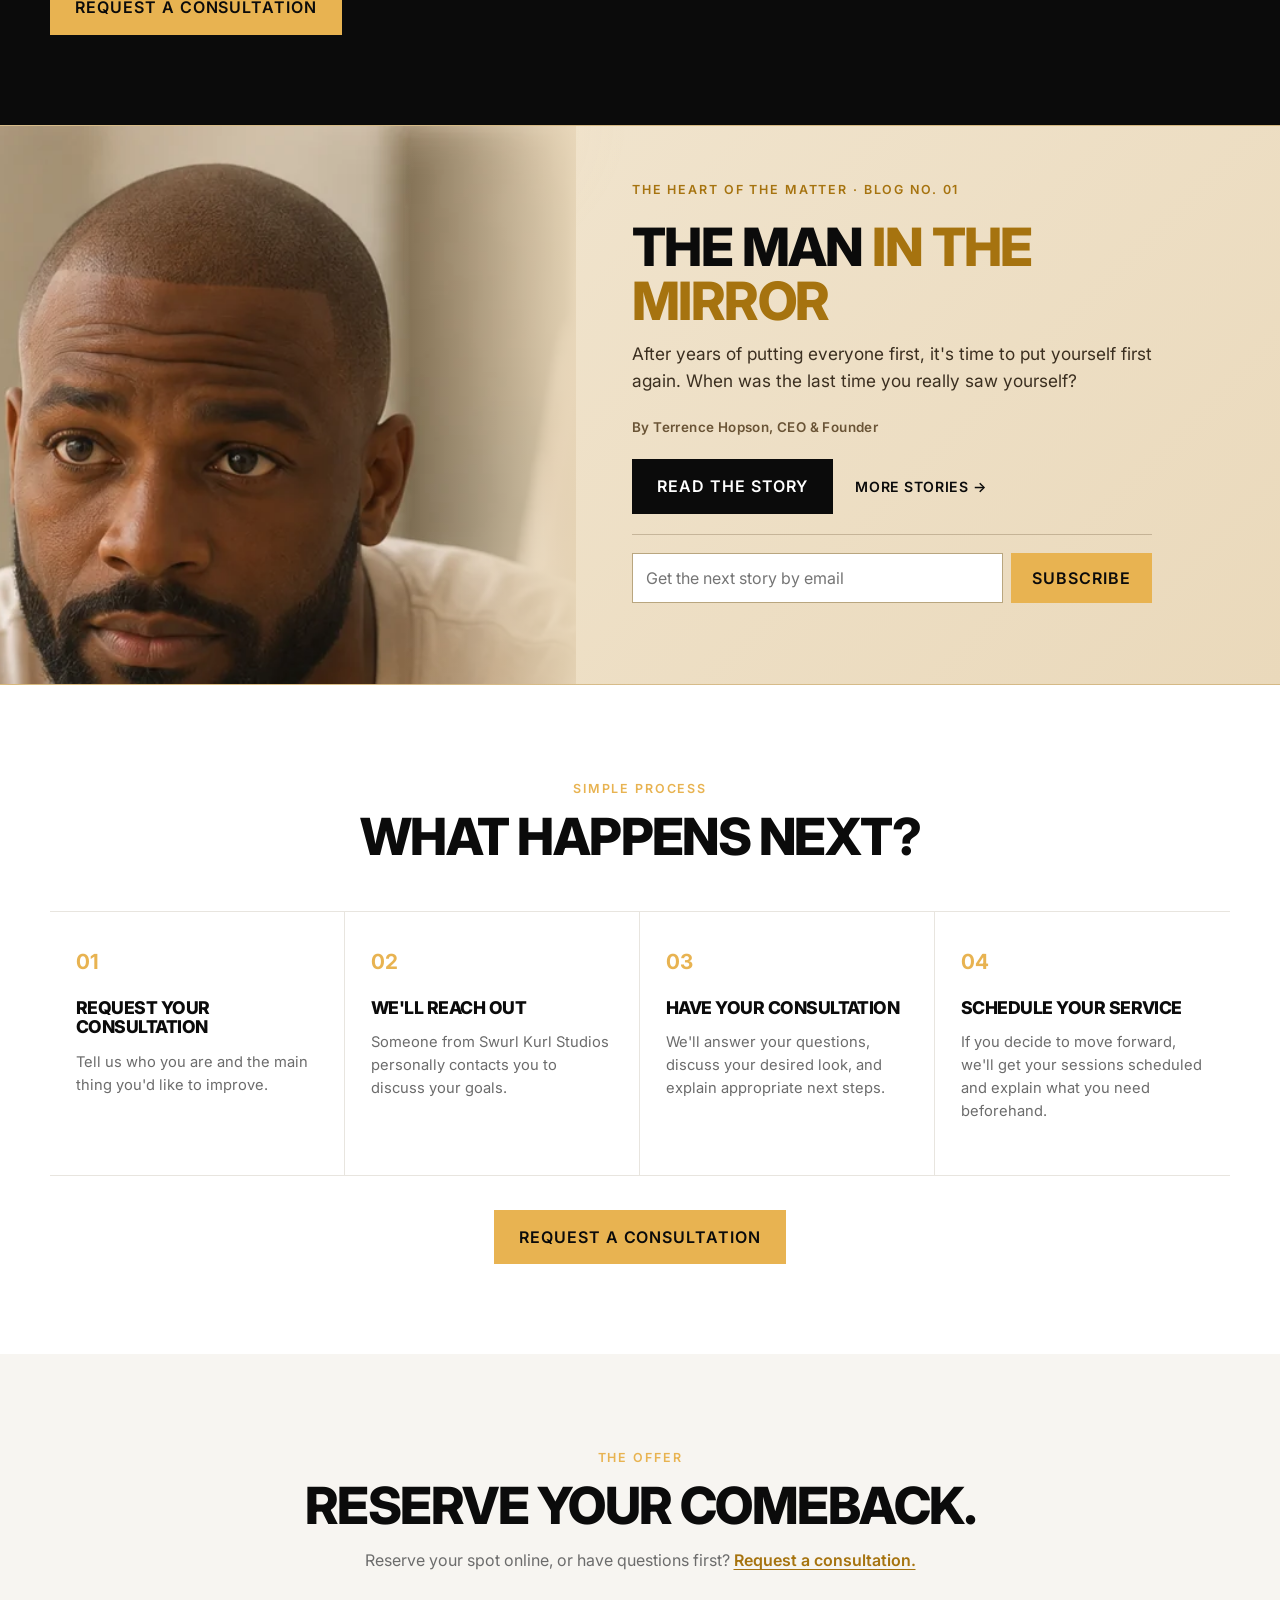
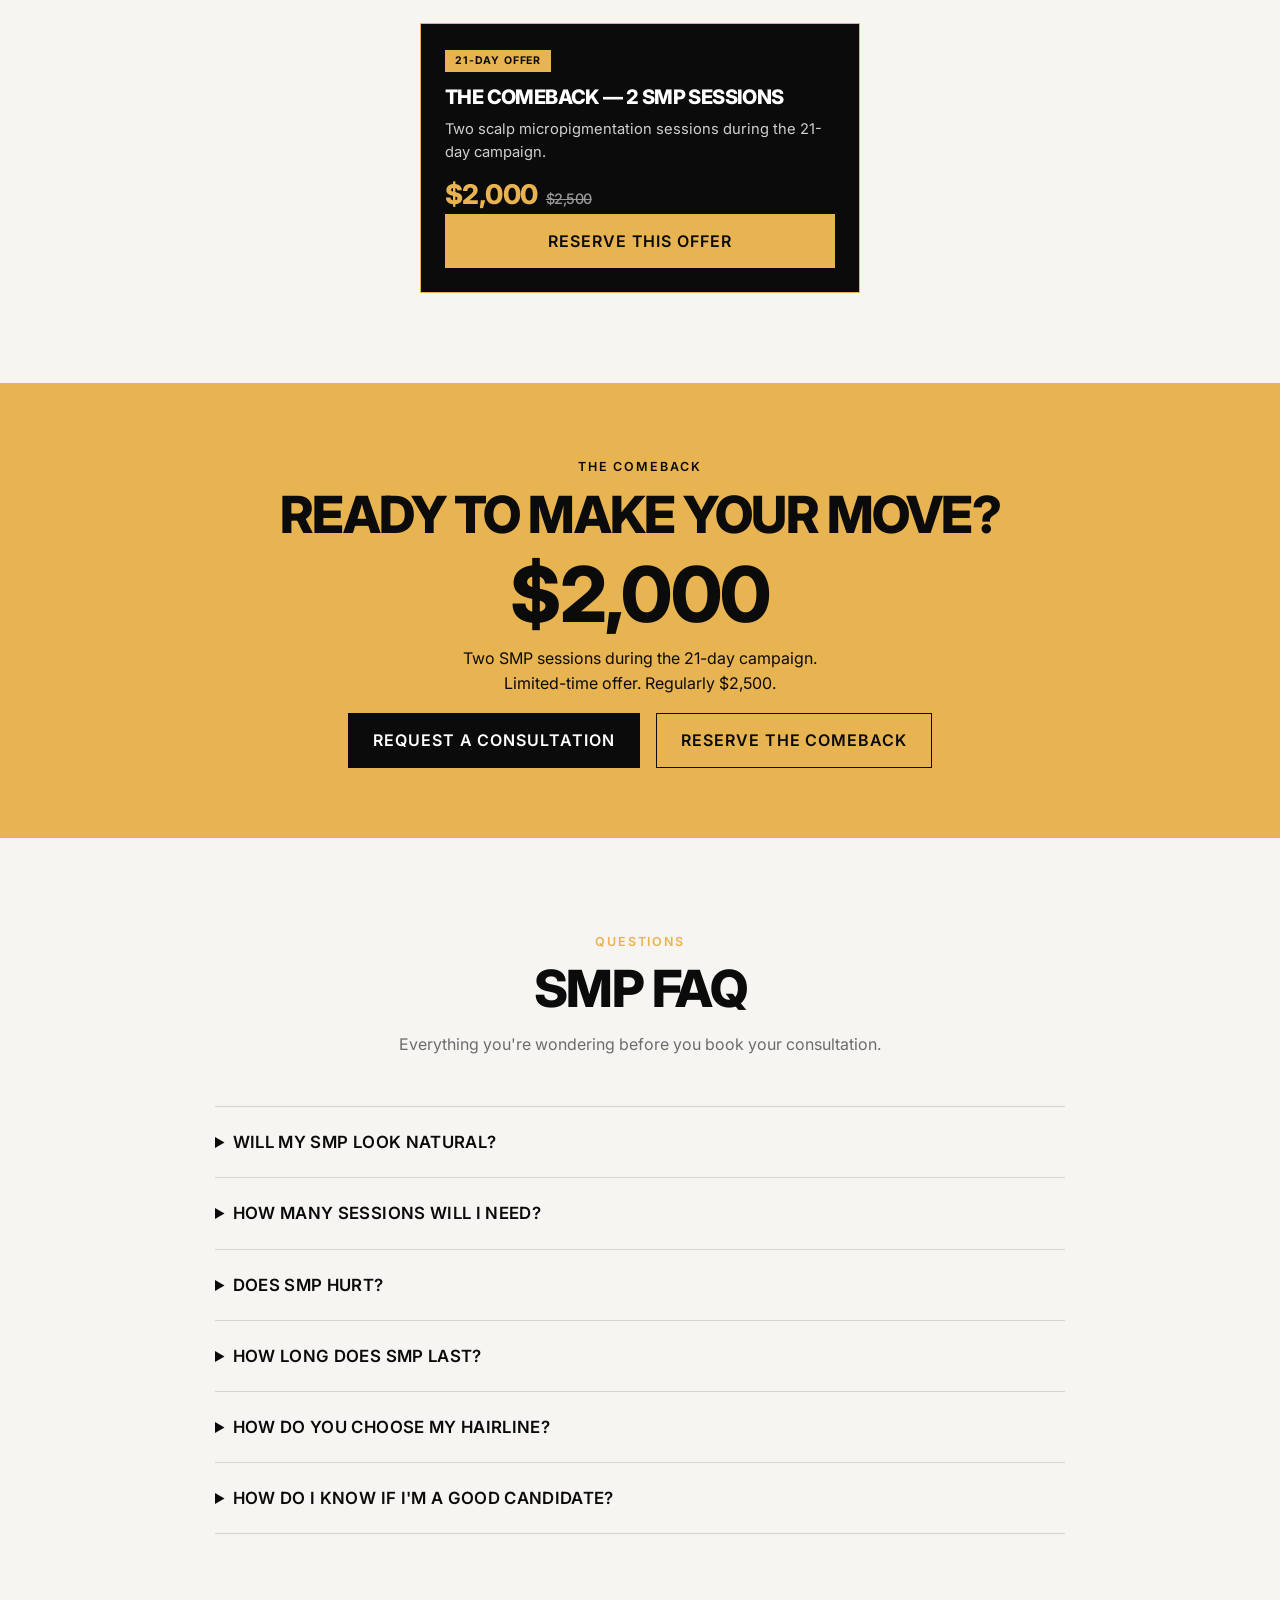
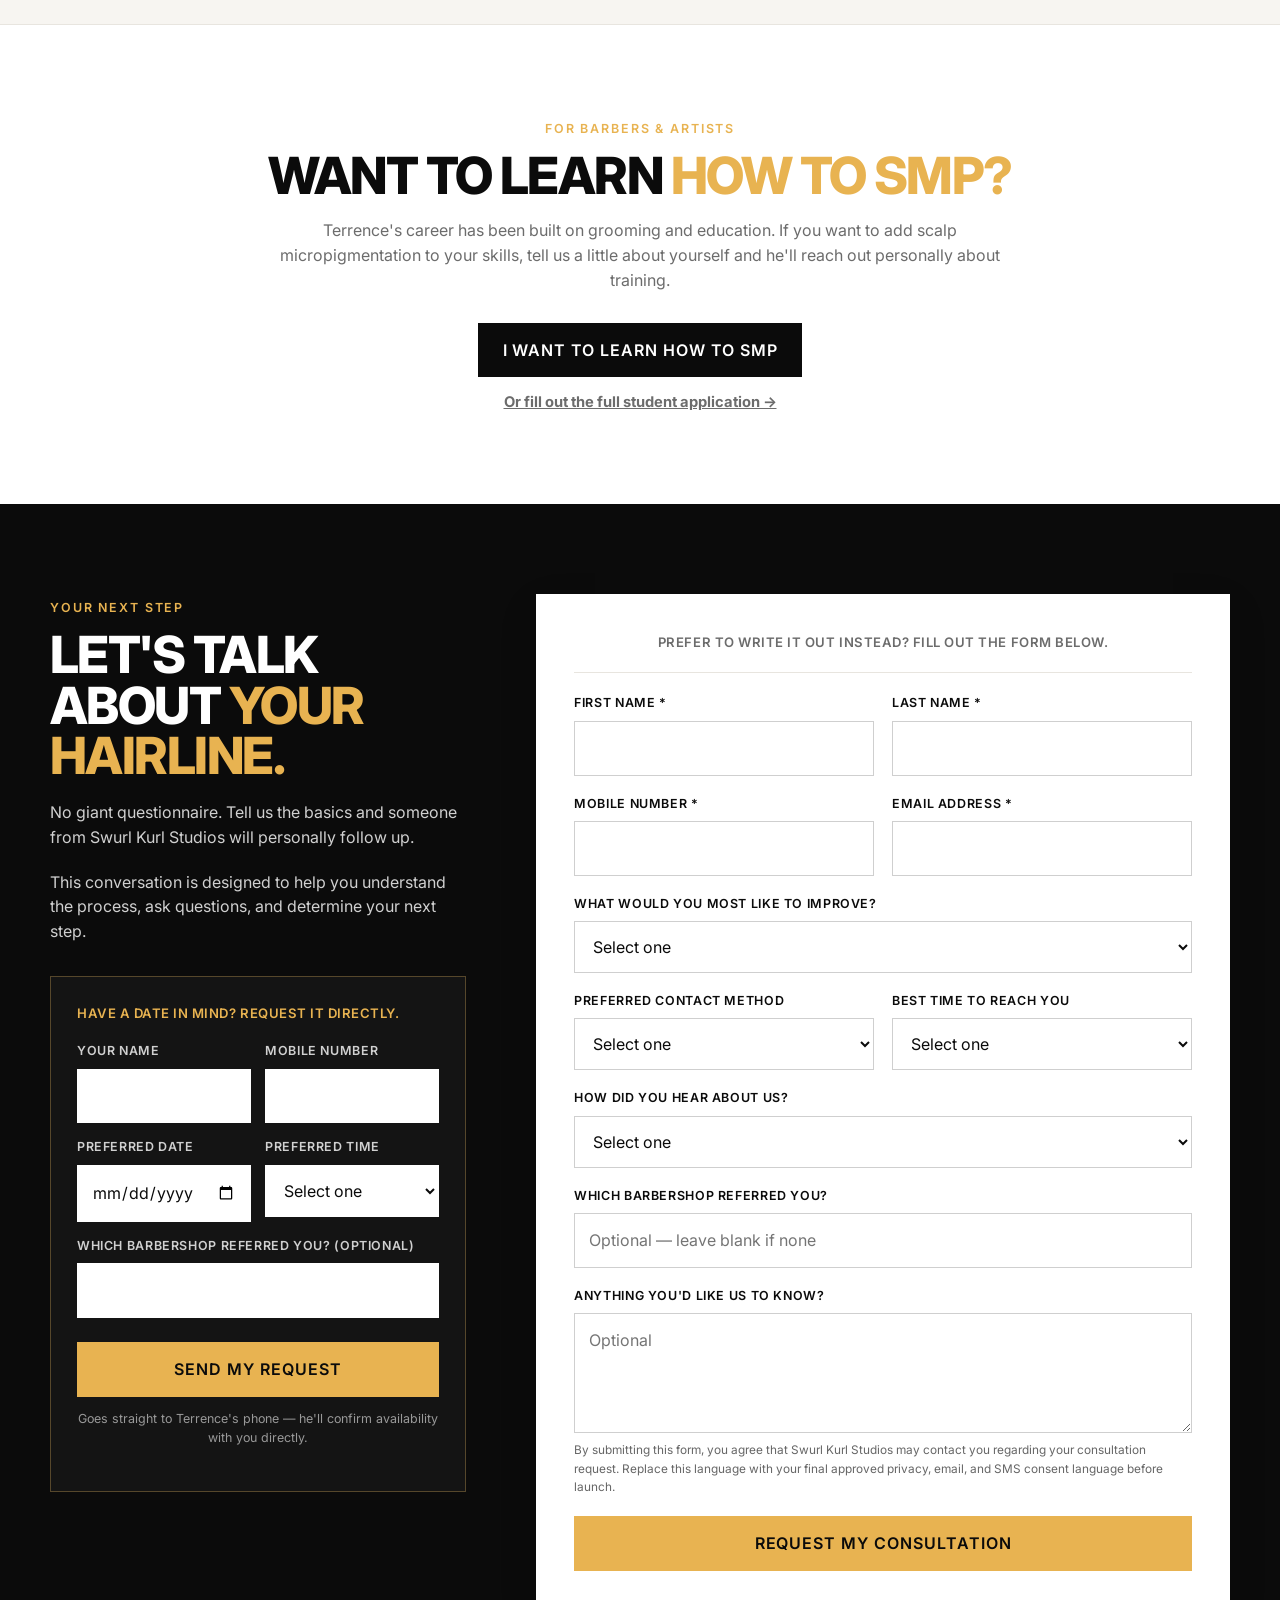
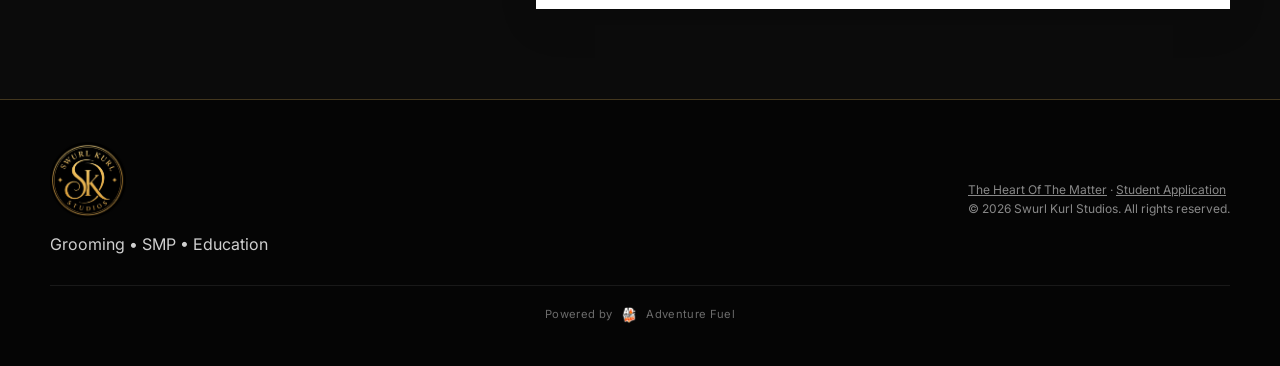
==== commit 32557d97: "Add files via upload" ====
--- a/index.html
+++ b/index.html
@@ -526,14 +526,16 @@
       align-items: center;
     }
 
-    /* Blueprint diagram (stands in for the video until one is ready) */
+    /* "A hairline that fits you" graphic (tap/click to enlarge) */
     .smp-diagram {
       margin: 0;
       position: relative;
-      aspect-ratio: 16 / 10;
-      background: #06111f;
+      width: 100%;
+      max-width: 520px;
+      justify-self: center;
+      aspect-ratio: 1122 / 1402;
+      background: var(--warm-white);
       box-shadow: var(--shadow);
-      border: 1px solid rgba(232,179,81,.55);
     }
     .smp-diagram button {
       display: block; width: 100%; height: 100%;
@@ -549,21 +551,16 @@
     @media (min-width: 901px) { .smp-diagram .zoom-hint { display: none; } }
     @media (max-width: 900px) { .smp-diagram { margin-bottom: 30px; } }
     .diagram-dialog {
-      width: min(96vw, 1400px); max-width: none; max-height: 96vh;
-      padding: 0; border: 1px solid var(--gold); background: #06111f; color: #fff;
+      width: auto; max-width: 96vw; max-height: 96vh;
+      padding: 0; border: 1px solid var(--gold); background: #111; color: #fff;
     }
     .diagram-dialog::backdrop { background: rgba(0,0,0,.85); }
-    .diagram-dialog img { display: block; width: 100%; height: auto; }
+    .diagram-dialog img { display: block; width: auto; max-width: 96vw; height: auto; max-height: 94vh; }
     .diagram-dialog .dd-close {
       position: absolute; top: 8px; right: 8px; z-index: 2;
       width: 44px; height: 44px; border-radius: 50%;
-      border: 1px solid var(--gold); background: rgba(6,17,31,.92);
+      border: 1px solid var(--gold); background: rgba(17,17,17,.92);
       color: var(--gold); font-size: 1.6rem; line-height: 1; cursor: pointer;
-    }
-    /* On phones the image is shown larger than the screen so the labels stay readable: scroll sideways inside the dialog */
-    @media (max-width: 700px) {
-      .diagram-dialog { width: 100vw; max-height: 100vh; height: 100vh; overflow: auto; }
-      .diagram-dialog img { width: auto; height: 78vh; max-width: none; margin-top: 11vh; }
     }
 
     .copy-block p {
@@ -1557,20 +1554,20 @@
       <div class="container two-col">
 
         <figure class="smp-diagram">
-          <button type="button" id="diagramOpen" aria-haspopup="dialog" aria-label="Enlarge the SMP blueprint diagram">
+          <button type="button" id="diagramOpen" aria-haspopup="dialog" aria-label="Enlarge the hairline graphic">
             <img
-              src="assets/smp-blueprint-top.webp"
-              width="2400" height="1500"
+              src="assets/hairline-fits-you.webp"
+              width="1122" height="1402"
               loading="lazy" decoding="async"
-              alt="Black and gold blueprint diagram of scalp micropigmentation. A head seen from above shows the mapped frontal hairline, temples, treated zone and natural crown whorl, with a magnified cross-section showing pigment placed in the upper dermis above the hair follicles. Benefits listed: natural look, custom hairline, non-surgical, low maintenance. Process: consult, design, session 1, session 2."
+              alt="Graphic titled "A hairline that fits you." Three men with different hairlines are labeled Shape, Height and Temples. Caption: SMP isn’t one hairline fits all. Hairline shape, height, and temple placement can be planned around your facial features and the look you want."
             />
           </button>
           <span class="zoom-hint" aria-hidden="true">Tap to enlarge</span>
         </figure>
 
-        <dialog class="diagram-dialog" id="diagramDialog" aria-label="SMP blueprint diagram, enlarged">
+        <dialog class="diagram-dialog" id="diagramDialog" aria-label="Hairline graphic, enlarged">
           <button type="button" class="dd-close" id="diagramClose" aria-label="Close">&times;</button>
-          <img src="assets/smp-blueprint-top.webp" width="2400" height="1500" alt="Enlarged black and gold blueprint diagram of the SMP process, top view of the head" />
+          <img src="assets/hairline-fits-you.webp" width="1122" height="1402" alt="Graphic titled "A hairline that fits you." Three men with different hairlines are labeled Shape, Height and Temples. Caption: SMP isn’t one hairline fits all. Hairline shape, height, and temple placement can be planned around your facial features and the look you want." />
         </dialog>
 
         <div class="copy-block">
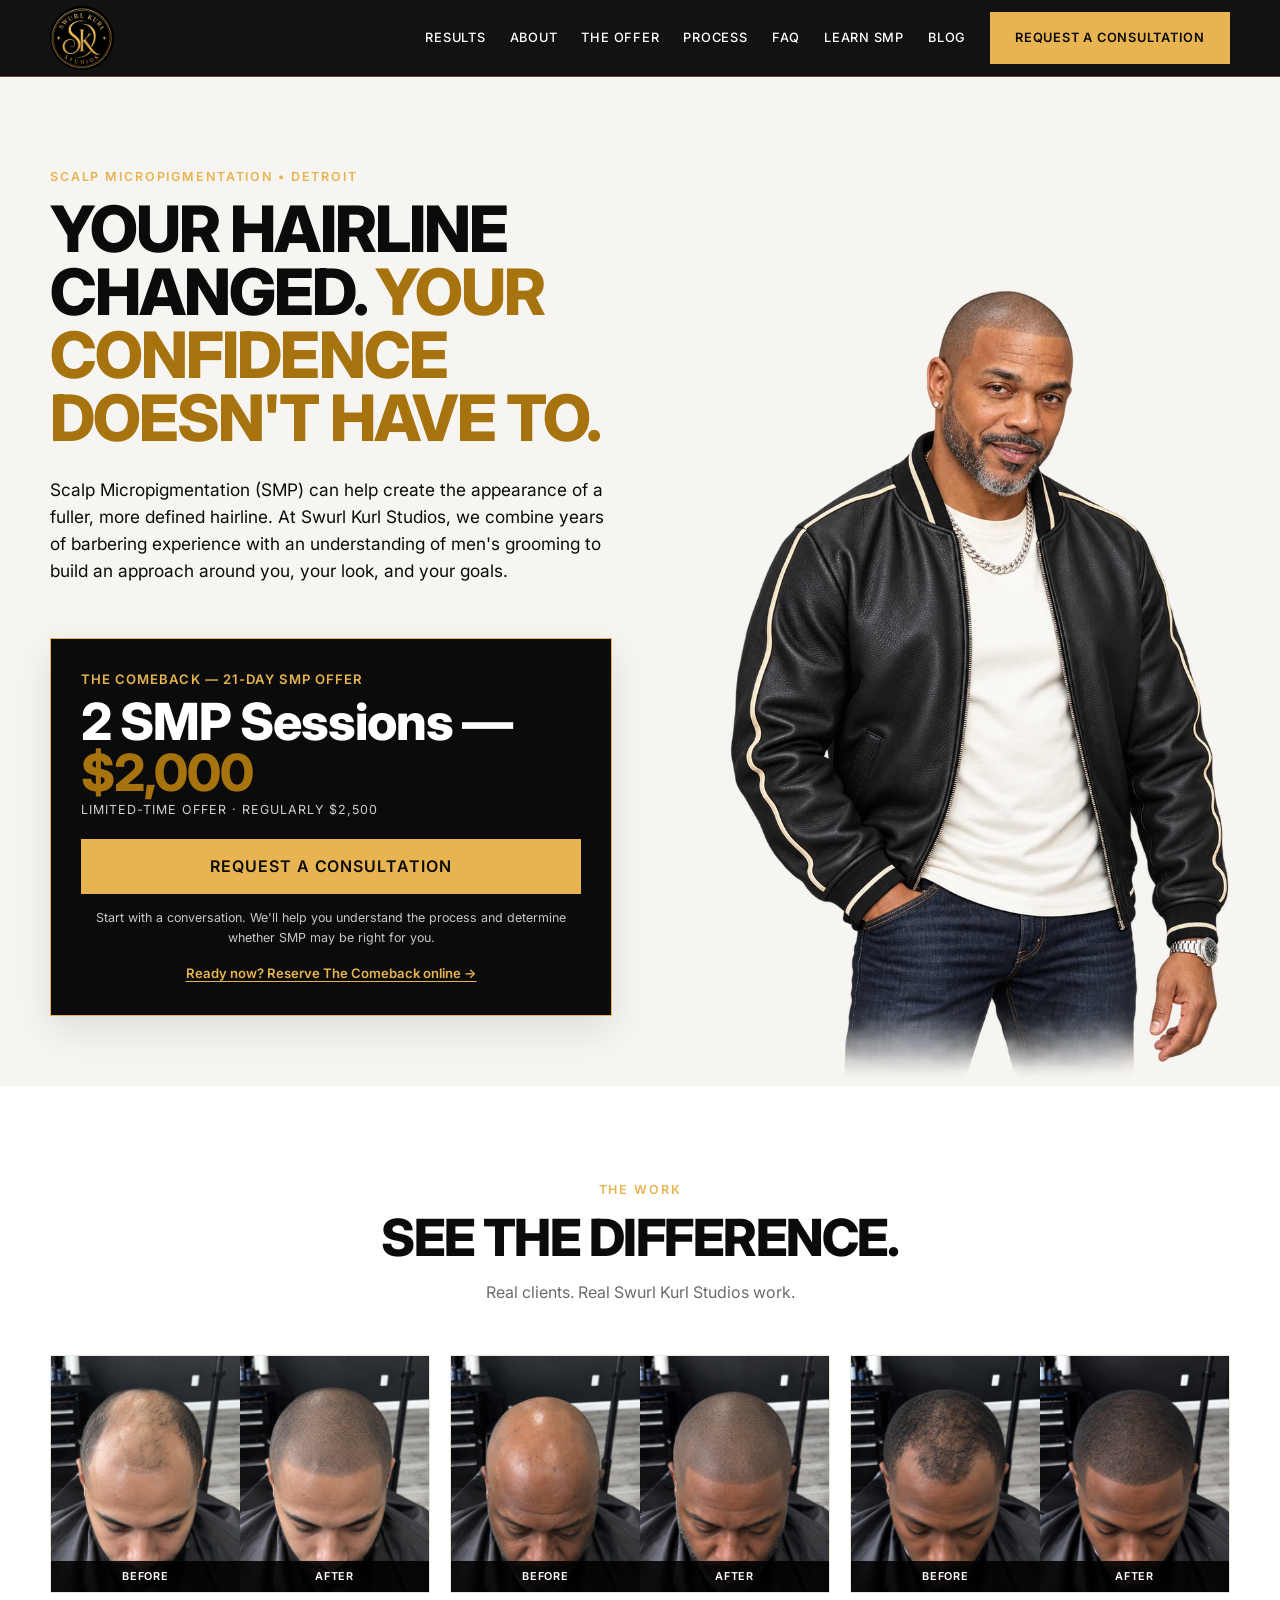
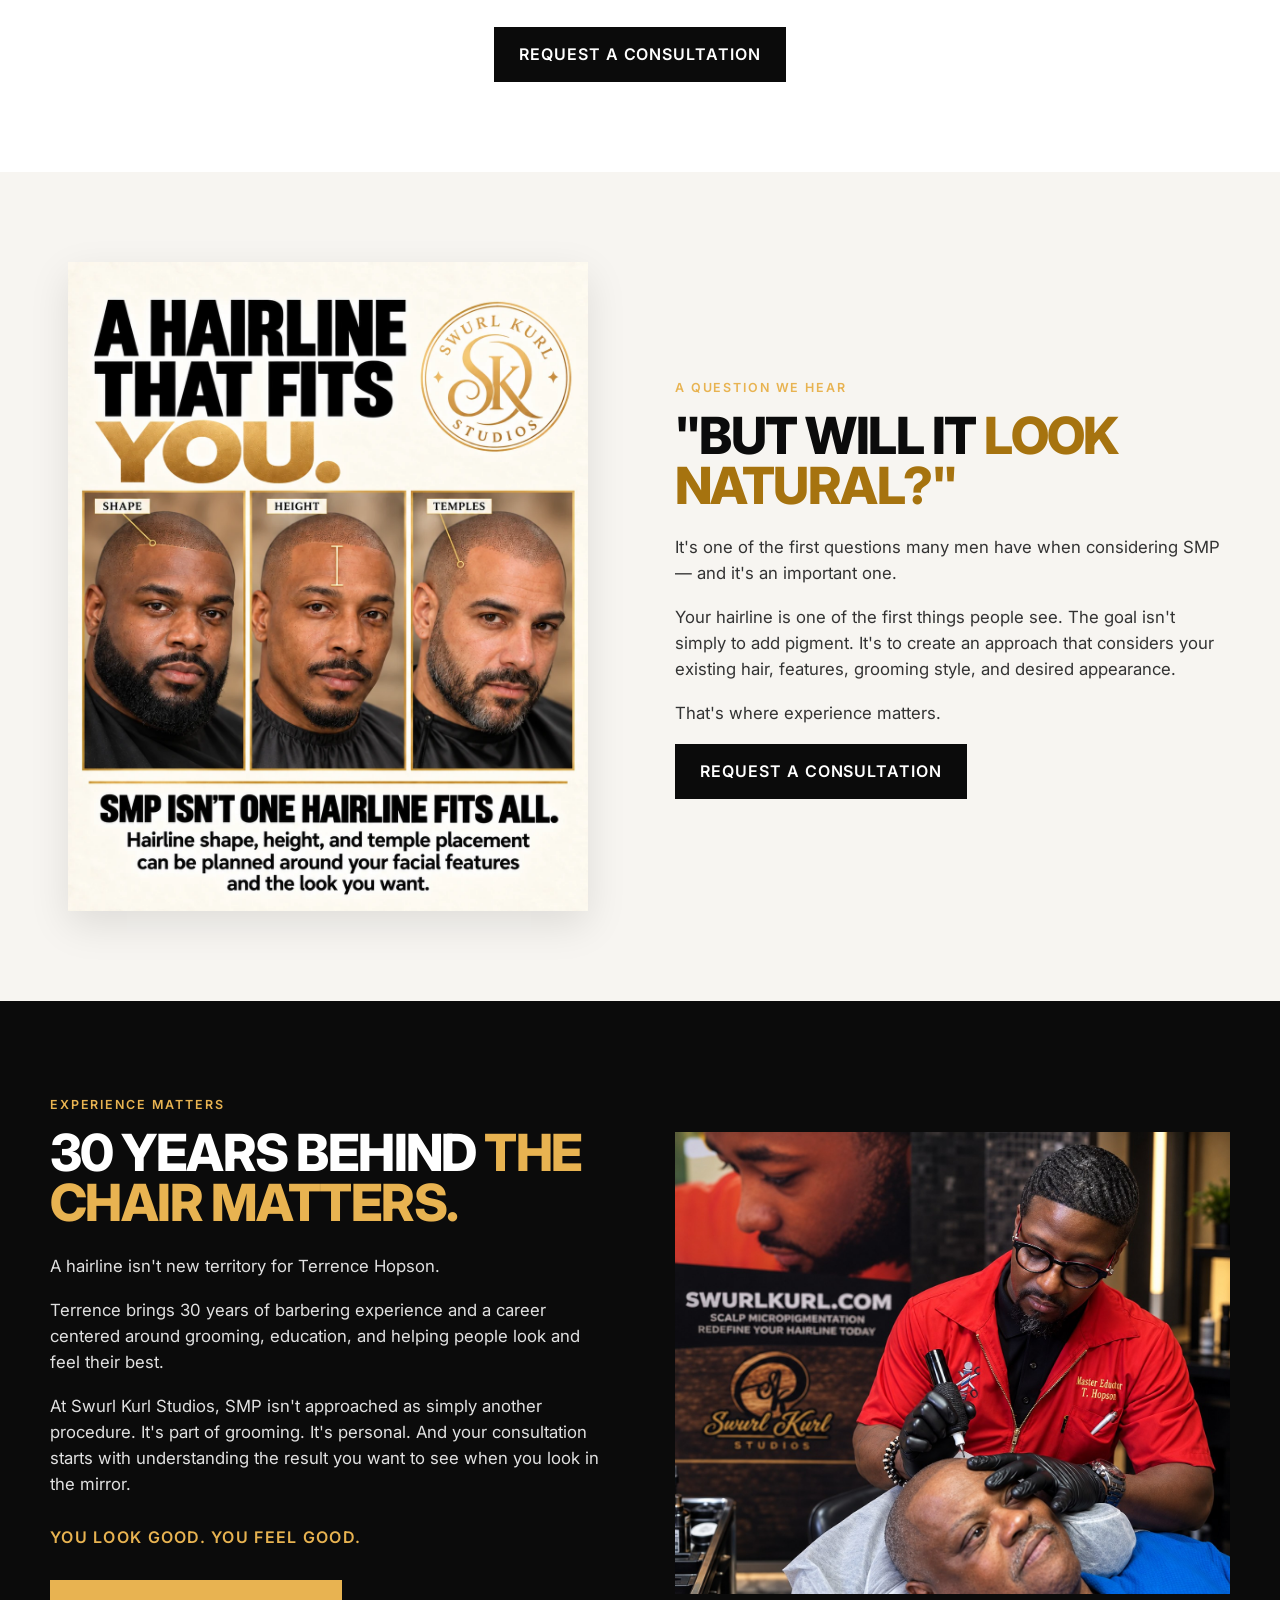
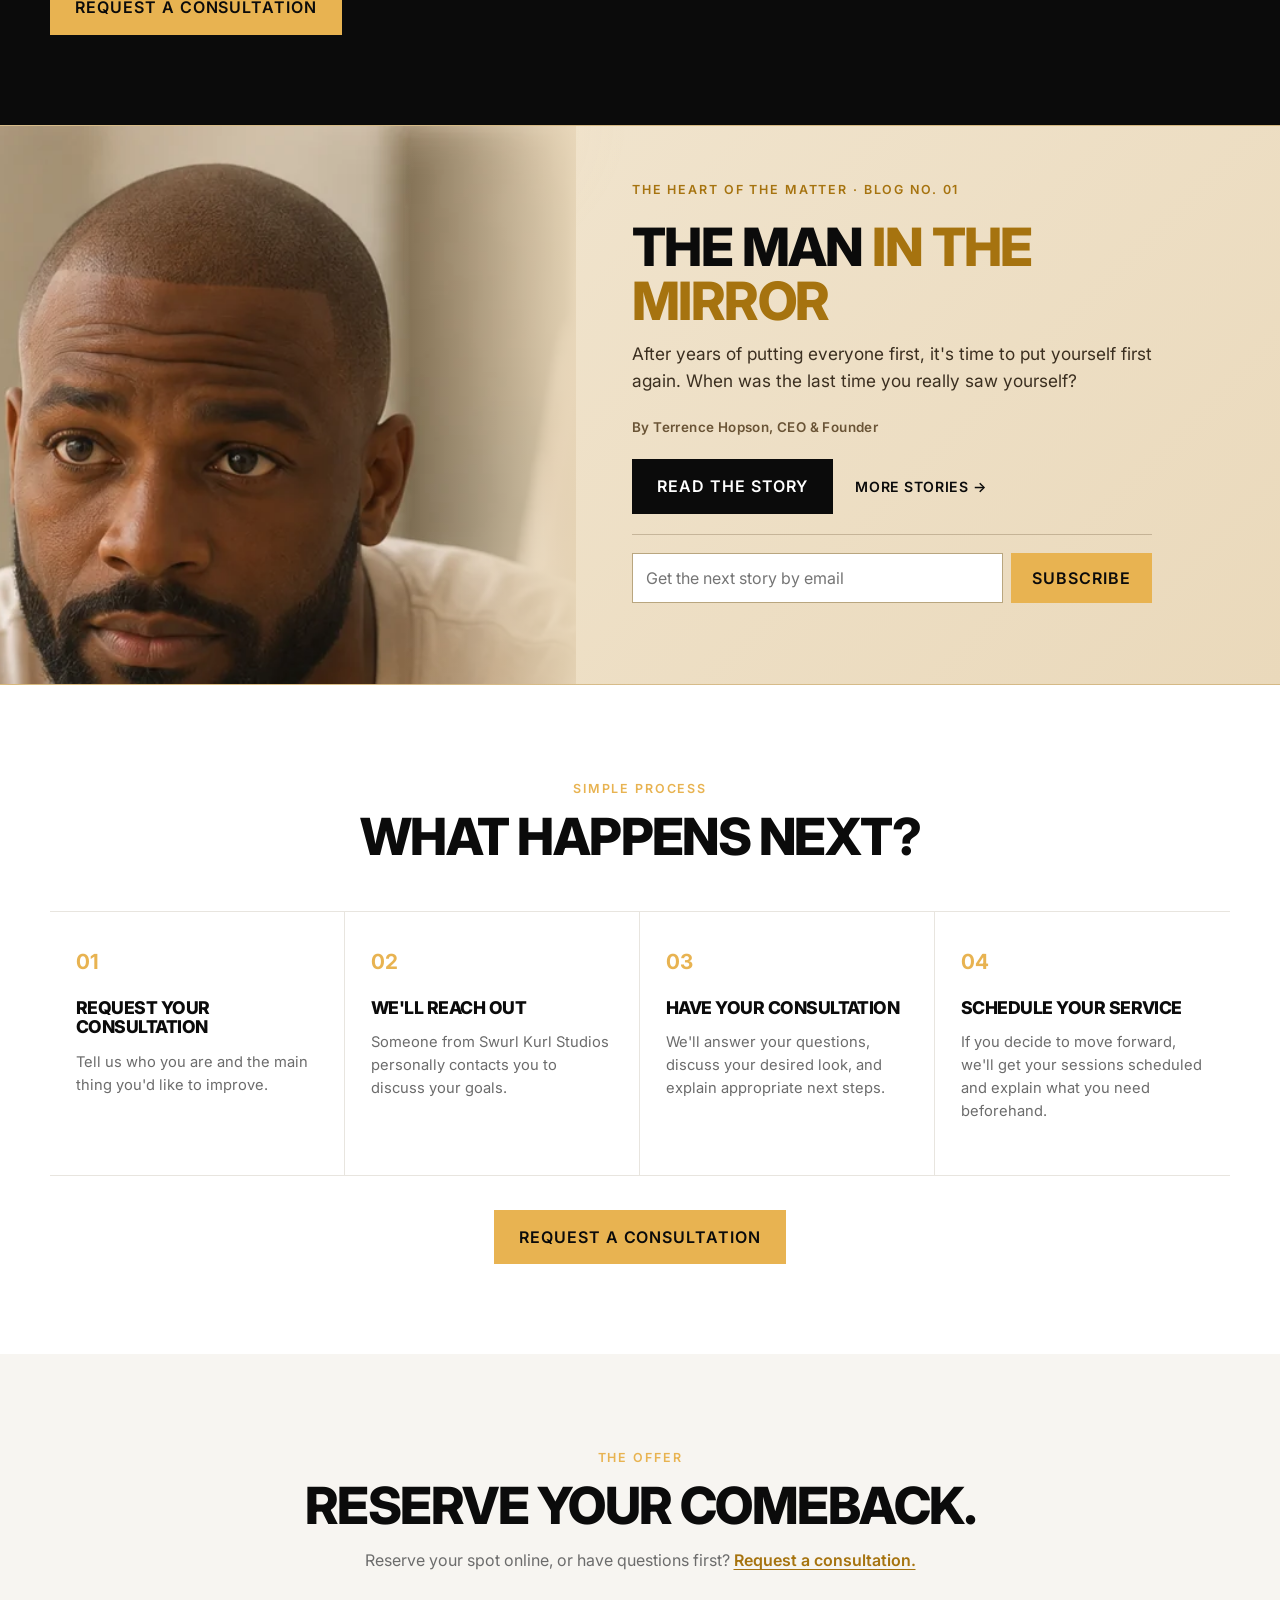
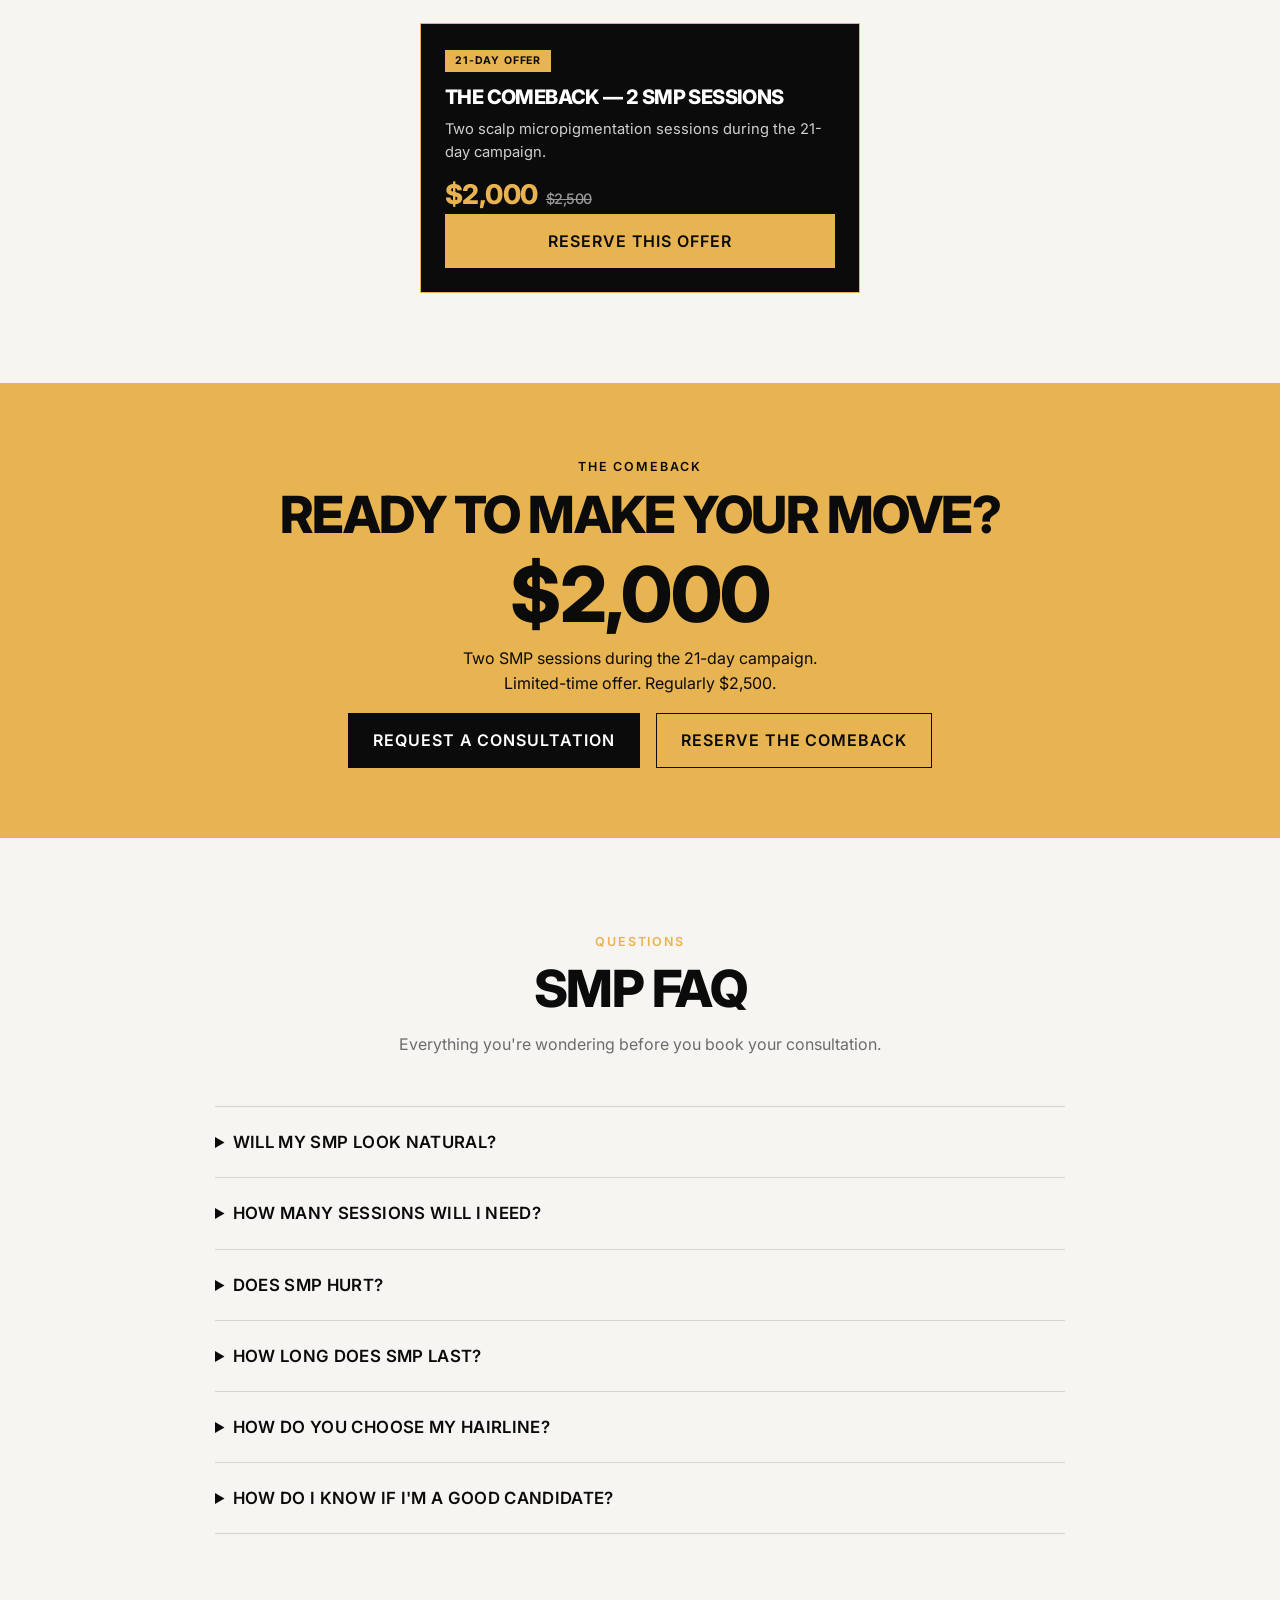
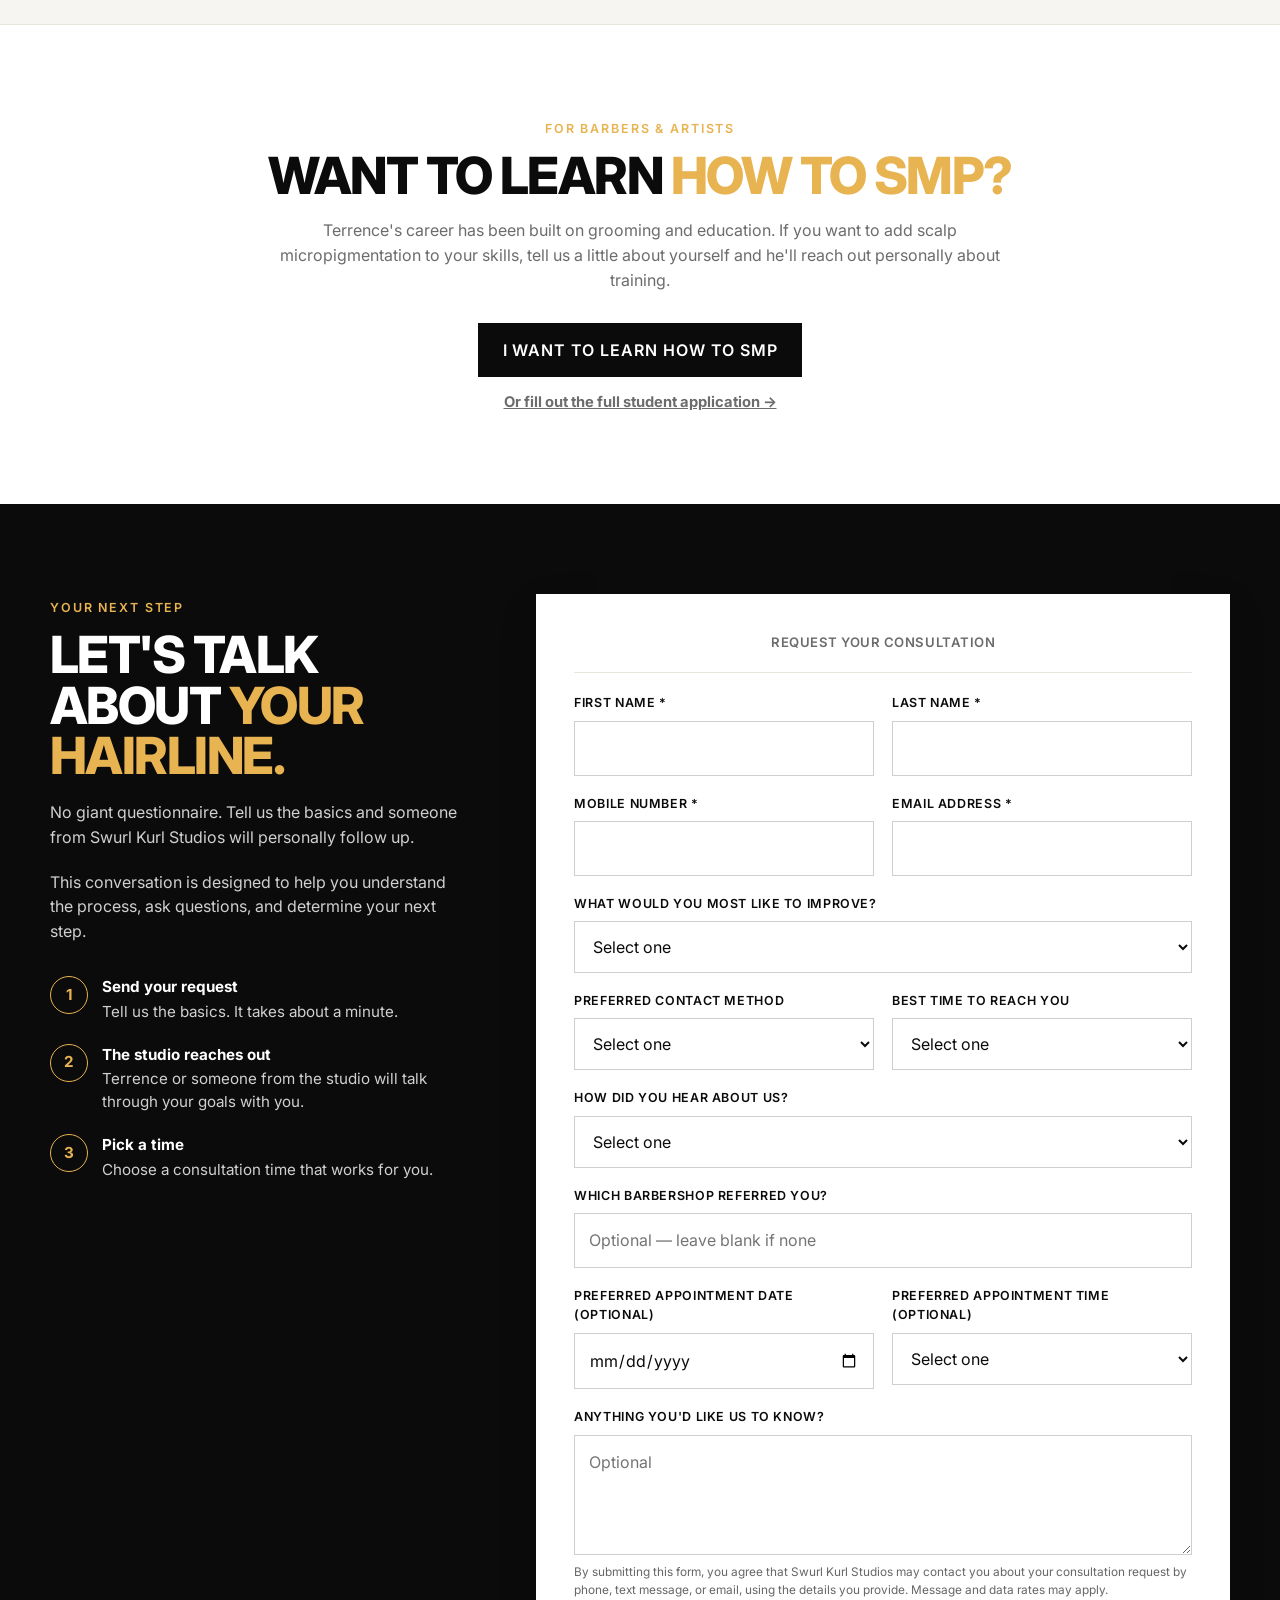
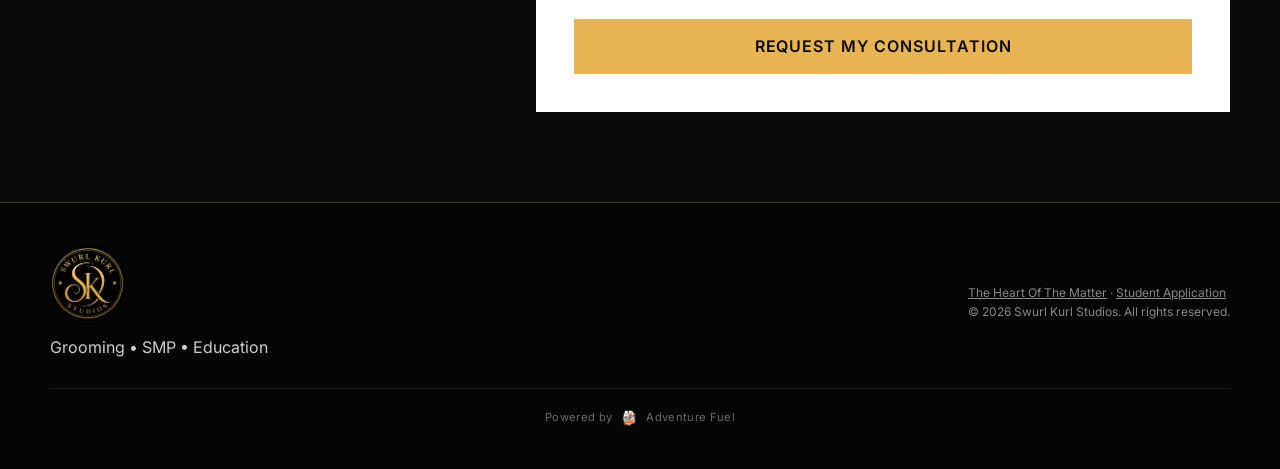
==== commit 600efdd4: "Add files via upload" ====
--- a/index.html
+++ b/index.html
@@ -766,6 +766,44 @@
     .scheduler-fields input,
     .scheduler-fields select {
       border-color: rgba(255,255,255,.2);
+    }
+
+    .next-steps {
+      margin: 32px 0 0;
+      padding: 0;
+      list-style: none;
+      counter-reset: ns;
+      display: grid;
+      gap: 20px;
+    }
+
+    .next-steps li {
+      counter-increment: ns;
+      display: grid;
+      grid-template-columns: 36px 1fr;
+      gap: 16px;
+      align-items: start;
+      color: #d0d0d0;
+      font-size: .95rem;
+      line-height: 1.5;
+    }
+
+    .next-steps li::before {
+      content: counter(ns);
+      width: 36px;
+      height: 36px;
+      display: grid;
+      place-items: center;
+      border: 1px solid var(--gold);
+      border-radius: 50%;
+      color: var(--gold);
+      font-weight: 700;
+    }
+
+    .next-steps b {
+      display: block;
+      color: #fff;
+      margin-bottom: 2px;
     }
 
     .form-alt-heading {
@@ -1941,76 +1979,21 @@
             the process, ask questions, and determine your next step.
           </p>
 
-          <div class="scheduler-card">
-
-            <div class="scheduler-heading">
-              Have A Date In Mind? Request It Directly.
-            </div>
-
-            <div class="scheduler-fields">
-
-              <div class="form-group">
-                <label for="schedulerName">Your Name</label>
-                <input type="text" id="schedulerName" name="scheduler_name" autocomplete="name" />
-              </div>
-
-              <div class="form-group">
-                <label for="schedulerPhone">Mobile Number</label>
-                <input type="tel" id="schedulerPhone" name="scheduler_phone" autocomplete="tel" inputmode="tel" />
-              </div>
-
-              <div class="form-group">
-                <label for="schedulerDate">Preferred Date</label>
-                <input type="date" id="schedulerDate" name="preferred_date" />
-              </div>
-
-              <div class="form-group">
-                <label for="schedulerTime">Preferred Time</label>
-                <select id="schedulerTime" name="preferred_time">
-                  <option value="">Select one</option>
-                  <option value="Morning">Morning</option>
-                  <option value="Afternoon">Afternoon</option>
-                  <option value="Evening">Evening</option>
-                </select>
-              </div>
-
-              <div class="form-group full">
-                <label for="schedulerReferral">Which barbershop referred you? (optional)</label>
-                <input type="text" id="schedulerReferral" name="scheduler_referral" maxlength="80" autocomplete="off" />
-              </div>
-
-            </div>
-
-            <button type="button" id="schedulerSubmit" class="btn scheduler-btn">
-              Send My Request
-            </button>
-
-            <p class="whatsapp-note" id="schedulerNote">
-              Goes straight to Terrence's phone — he'll confirm
-              availability with you directly.
-            </p>
-
+          <ol class="next-steps">
+            <li><span><b>Send your request</b>Tell us the basics. It takes about a minute.</span></li>
+            <li><span><b>The studio reaches out</b>Terrence or someone from the studio will talk through your goals with you.</span></li>
+            <li><span><b>Pick a time</b>Choose a consultation time that works for you.</span></li>
+          </ol>
+
+        </div>
+
+
+        <div class="form-card">
+
+          <div class="form-alt-heading">
+            Request your consultation
           </div>
 
-        </div>
-
-
-        <div class="form-card">
-
-          <div class="form-alt-heading">
-            Prefer to write it out instead? Fill out the form below.
-          </div>
-
-          <!--
-            REPLACE action="" WITH YOUR REAL CRM / FORM ENDPOINT
-            Examples:
-            HubSpot
-            HighLevel
-            Formspree
-            Zapier webhook
-            Make webhook
-            custom backend
-          -->
           <form
             id="consultationForm"
             action=""
@@ -2151,6 +2134,25 @@
                 />
               </div>
 
+              <div class="form-group">
+                <label for="preferredDate">
+                  Preferred Appointment Date (optional)
+                </label>
+                <input type="date" id="preferredDate" name="preferred_date" />
+              </div>
+
+              <div class="form-group">
+                <label for="preferredTime">
+                  Preferred Appointment Time (optional)
+                </label>
+                <select id="preferredTime" name="preferred_time">
+                  <option value="">Select one</option>
+                  <option value="Morning">Morning</option>
+                  <option value="Afternoon">Afternoon</option>
+                  <option value="Evening">Evening</option>
+                </select>
+              </div>
+
               <div class="form-group full">
                 <label for="notes">
                   Anything You'd Like Us To Know?
@@ -2165,11 +2167,12 @@
 
             </div>
 
+            <!-- TODO: stand-in consent wording. Terrence (or his counsel) to approve before launch. -->
             <p class="consent">
               By submitting this form, you agree that Swurl Kurl Studios
-              may contact you regarding your consultation request.
-              Replace this language with your final approved privacy,
-              email, and SMS consent language before launch.
+              may contact you about your consultation request by phone,
+              text message, or email, using the details you provide.
+              Message and data rates may apply.
             </p>
 
             <button type="submit" class="btn">
@@ -2855,67 +2858,13 @@
 
 
     /*
-      SCHEDULER (consultation card).
-
-      Name + mobile + optional date/time/referral. Saves the request to the
-      store database, which buzzes Terrence's phone.
-    */
-    const schedulerNameInput = document.getElementById("schedulerName");
-    const schedulerPhoneInput = document.getElementById("schedulerPhone");
-    const schedulerDateInput = document.getElementById("schedulerDate");
-    const schedulerTimeInput = document.getElementById("schedulerTime");
-    const schedulerReferralInput = document.getElementById("schedulerReferral");
-    const schedulerSubmit = document.getElementById("schedulerSubmit");
-    const schedulerNote = document.getElementById("schedulerNote");
-
-    if (schedulerDateInput) {
-      schedulerDateInput.setAttribute("min", todayIso());
-    }
-
-    function setSchedulerNote(text, color) {
-      schedulerNote.textContent = text;
-      schedulerNote.style.setProperty("color", color || "#999", "important");
-    }
-
-    if (schedulerSubmit) {
-      schedulerSubmit.addEventListener("click", function () {
-        const name = schedulerNameInput.value.trim();
-        const phone = schedulerPhoneInput.value.trim();
-        const dateVal = schedulerDateInput.value;
-        const timeVal = schedulerTimeInput.value;
-
-        if (name.length < 2 || phoneDigits(phone).length < 10) {
-          setSchedulerNote("Add your name and a 10-digit mobile number so Terrence can reach you.", "#ff8a80");
-          (name.length < 2 ? schedulerNameInput : schedulerPhoneInput).focus();
-          return;
-        }
-
-        logEvent("whatsapp_click", "scheduler");
-        schedulerSubmit.disabled = true;
-        setSchedulerNote("Sending your request…");
-
-        storeRpc("submit_request", {
-          p_name: name, p_phone: phone, p_email: null, p_source: "scheduler", p_goal: "SMP consultation",
-          p_contact_pref: null, p_best_time: null, p_lead_source: null,
-          p_date: dateVal || null, p_time: timeVal || null, p_notes: null,
-          p_referred_by: (schedulerReferralInput.value.trim() || null), p_inquiry: "client",
-        }).then(function () {
-          setSchedulerNote("Thanks! Your request has been received. The studio will reach out to arrange your consultation.", "#7ee2a0");
-        }).catch(function (err) {
-          setSchedulerNote(err.message, "#ff8a80");
-        }).finally(function () {
-          schedulerSubmit.disabled = false;
-        });
-      });
-    }
-
-
-    /*
       CONSULTATION FORM.
 
       Saves the request to the store database (buzzing Terrence's phone).
     */
     const consultForm = document.getElementById("consultationForm");
+    const consultDate = document.getElementById("preferredDate");
+    if (consultDate) consultDate.setAttribute("min", todayIso());
     const consultStatus = document.getElementById("formStatus");
 
     function setConsultStatus(text, kind) {
@@ -2942,7 +2891,8 @@
           p_contact_pref: String(fd.get("contact_preference") || "") || null,
           p_best_time: String(fd.get("best_contact_time") || "") || null,
           p_lead_source: String(fd.get("lead_source") || "") || null,
-          p_date: null, p_time: null,
+          p_date: String(fd.get("preferred_date") || "") || null,
+          p_time: String(fd.get("preferred_time") || "") || null,
           p_notes: String(fd.get("notes") || "") || null,
           p_referred_by: String(fd.get("referred_by") || "").trim() || null,
           p_inquiry: "client",
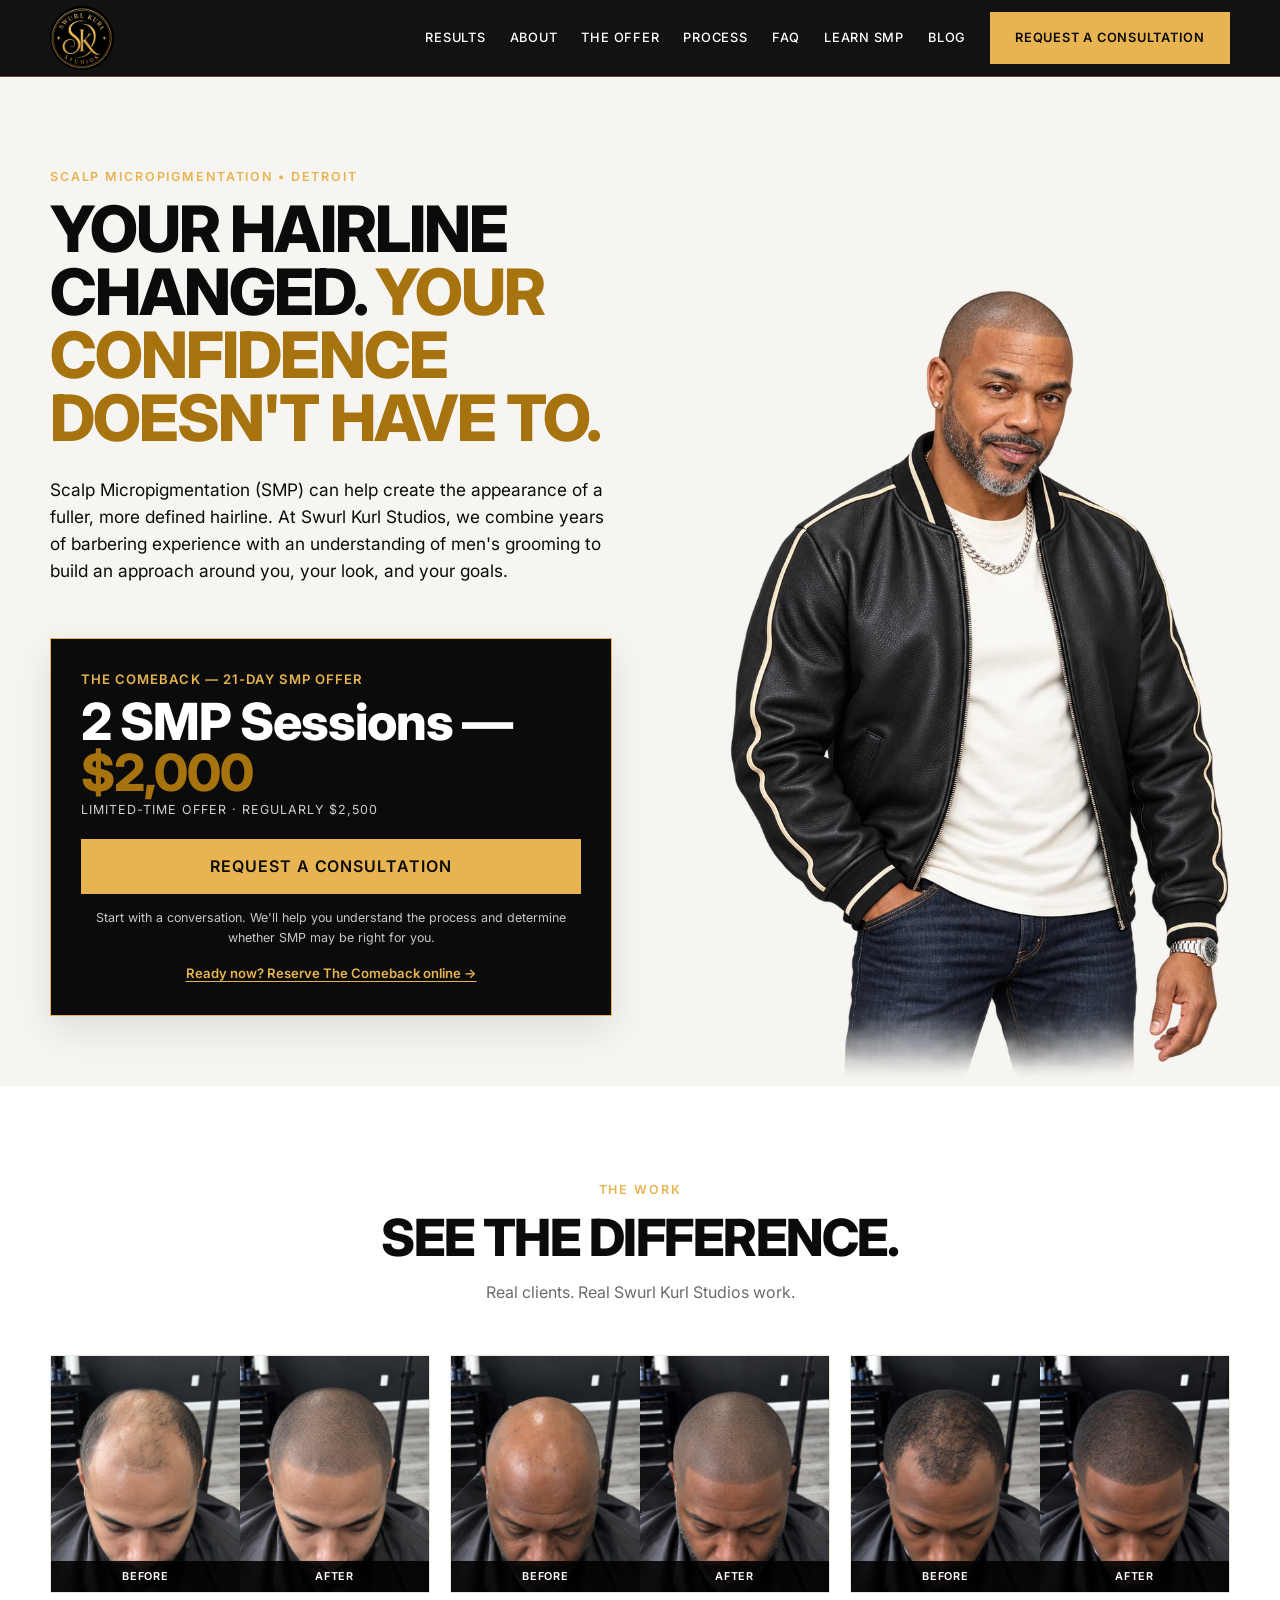
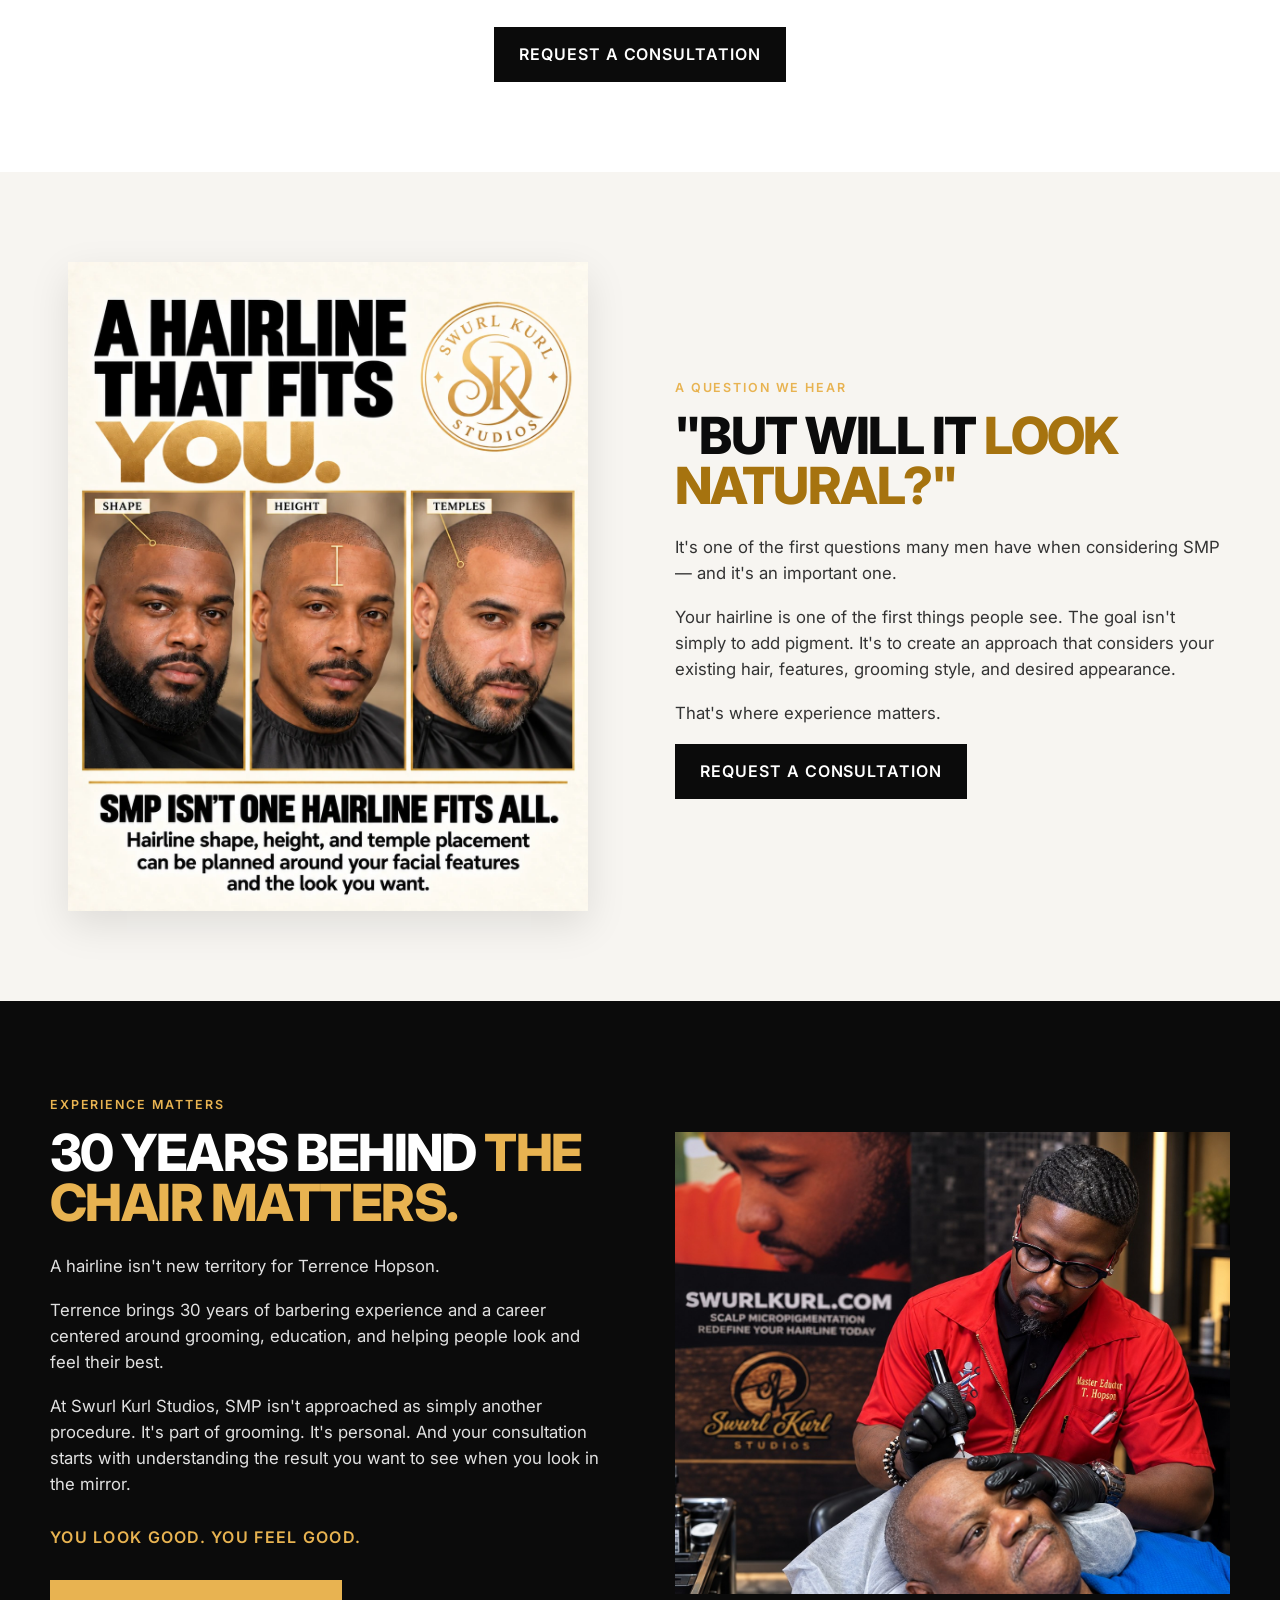
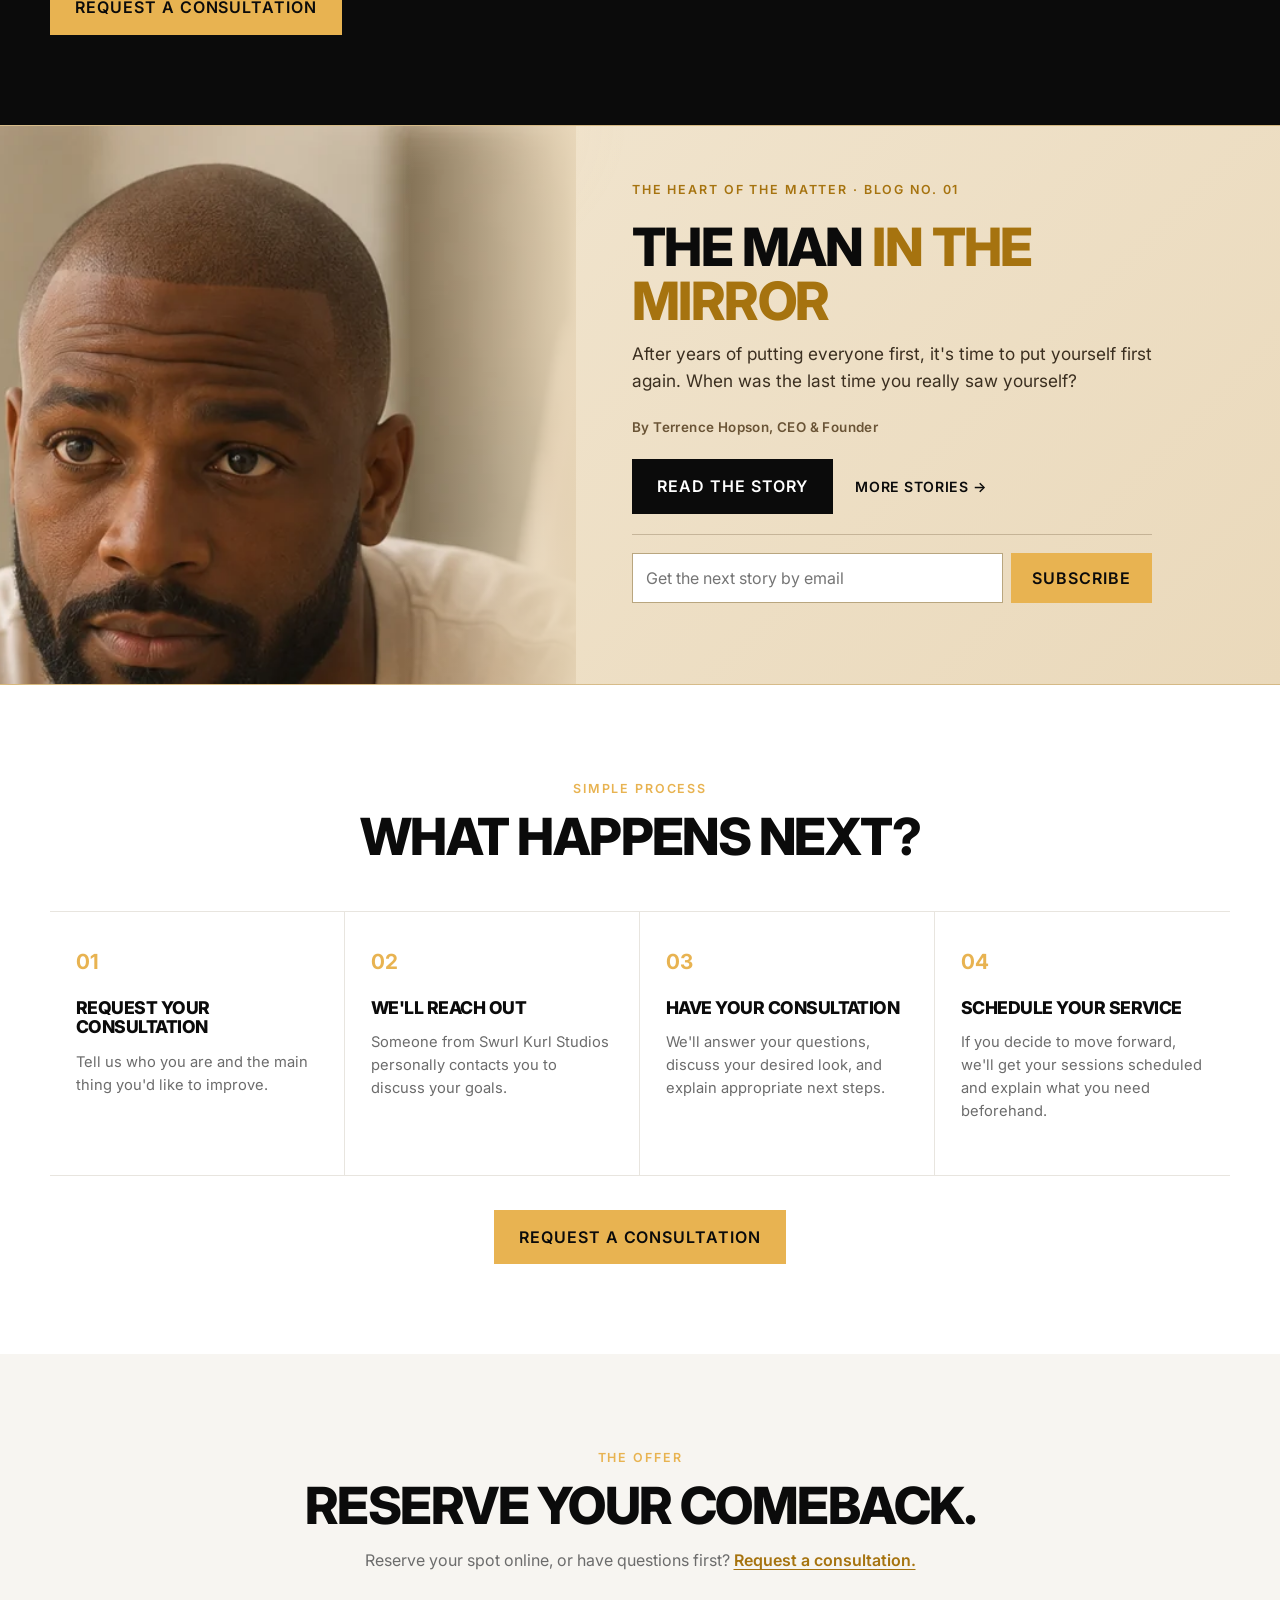
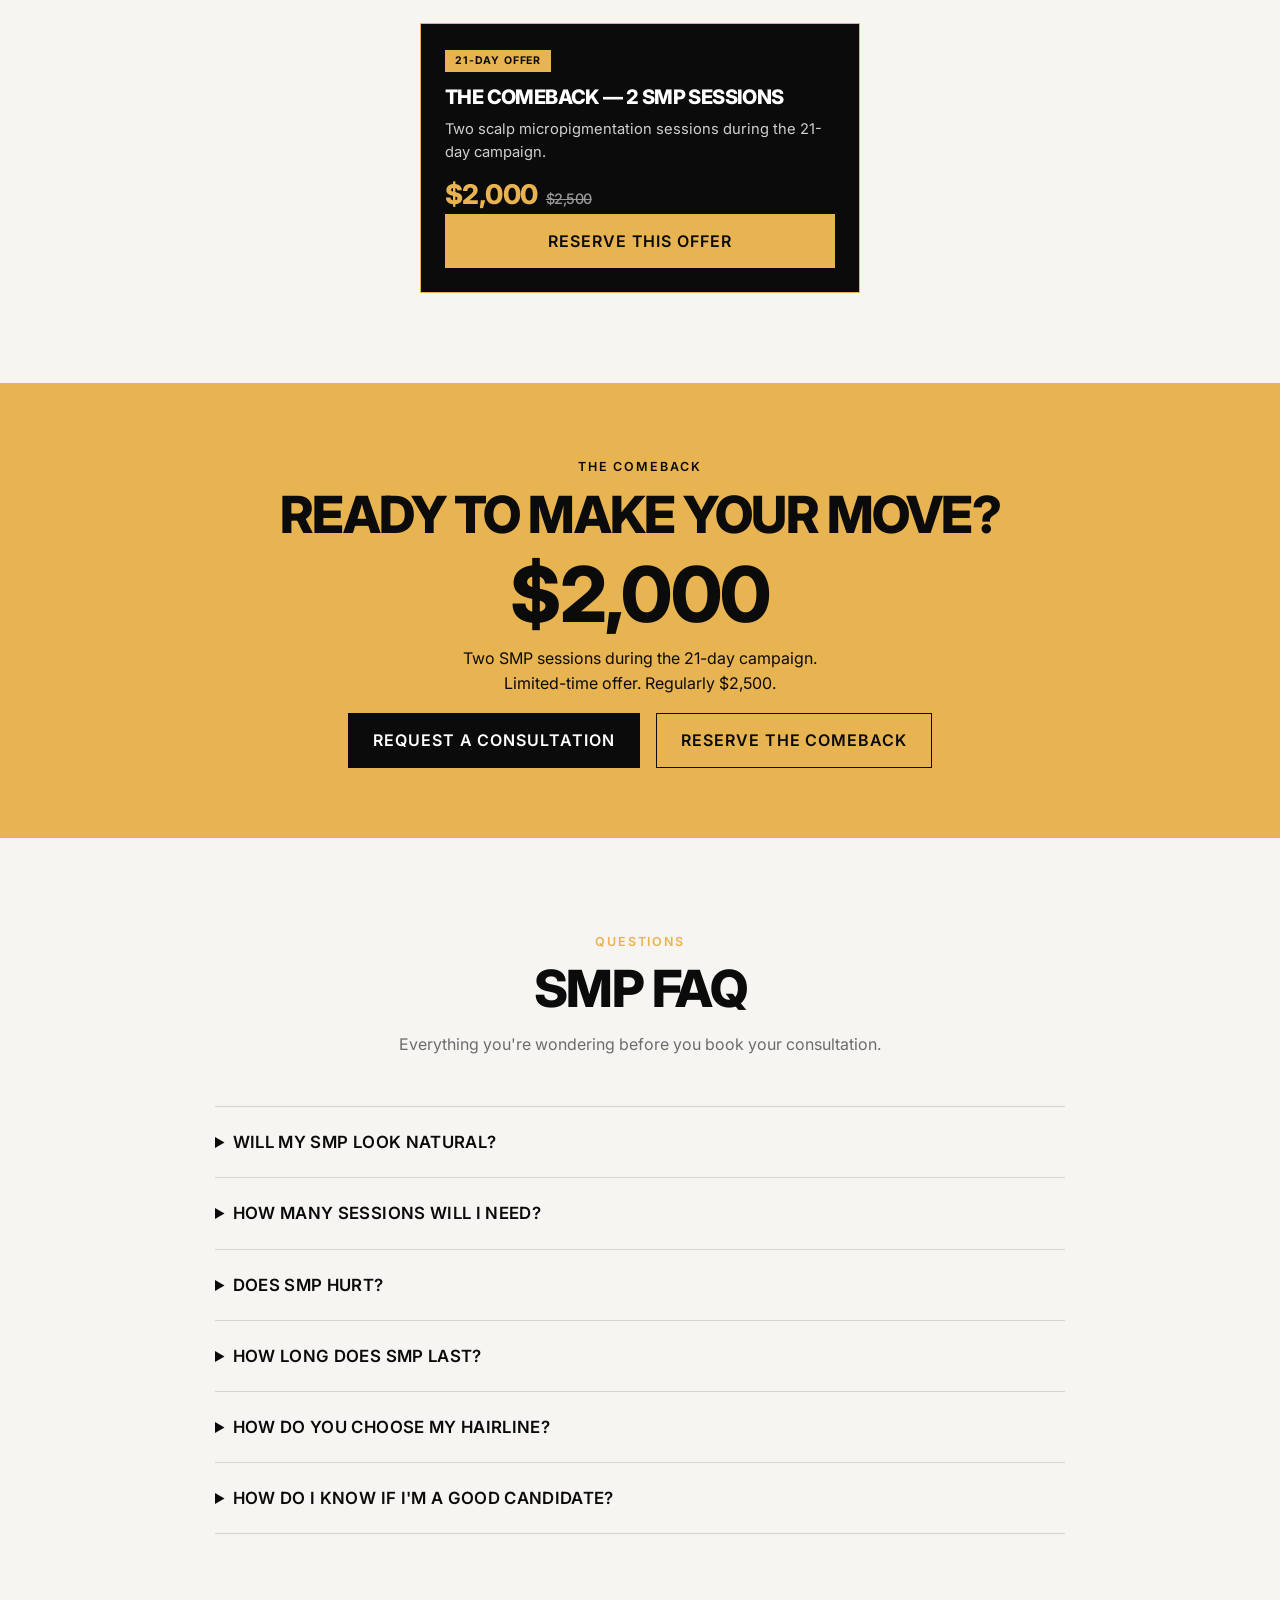
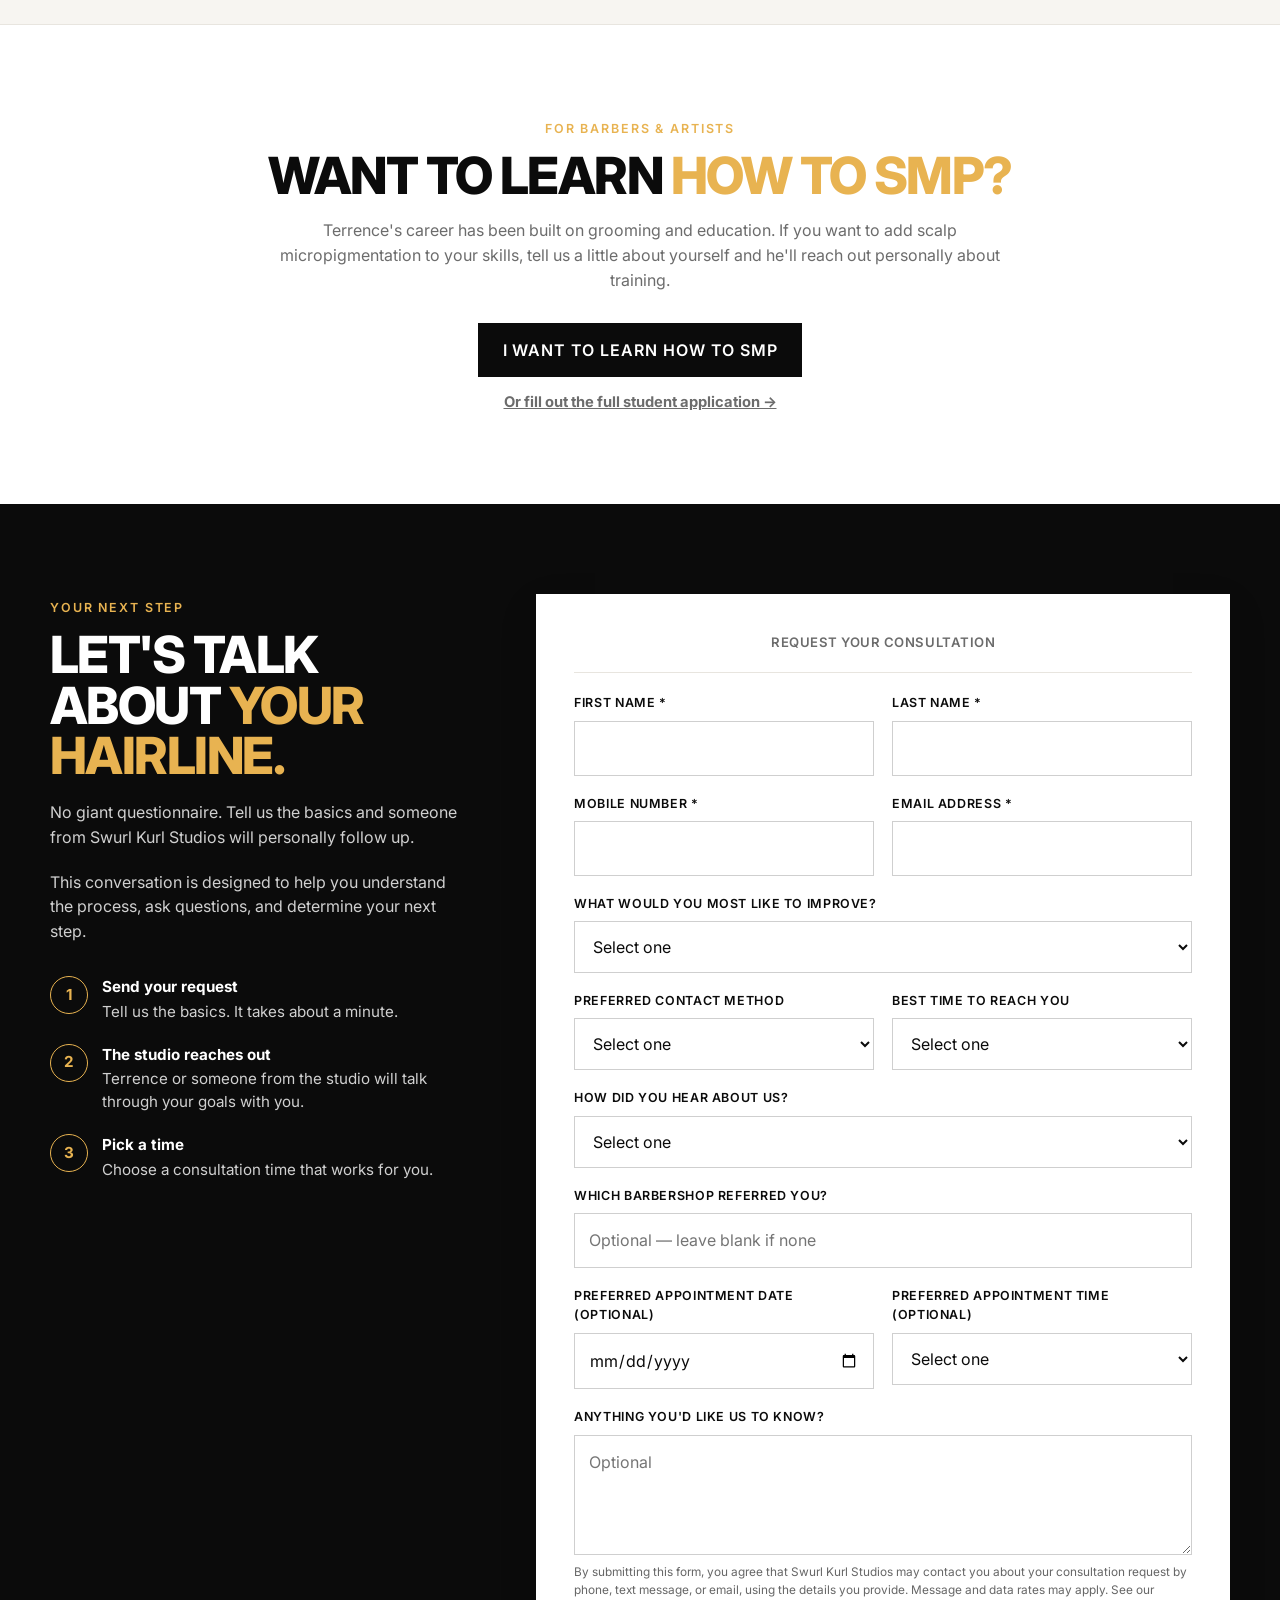
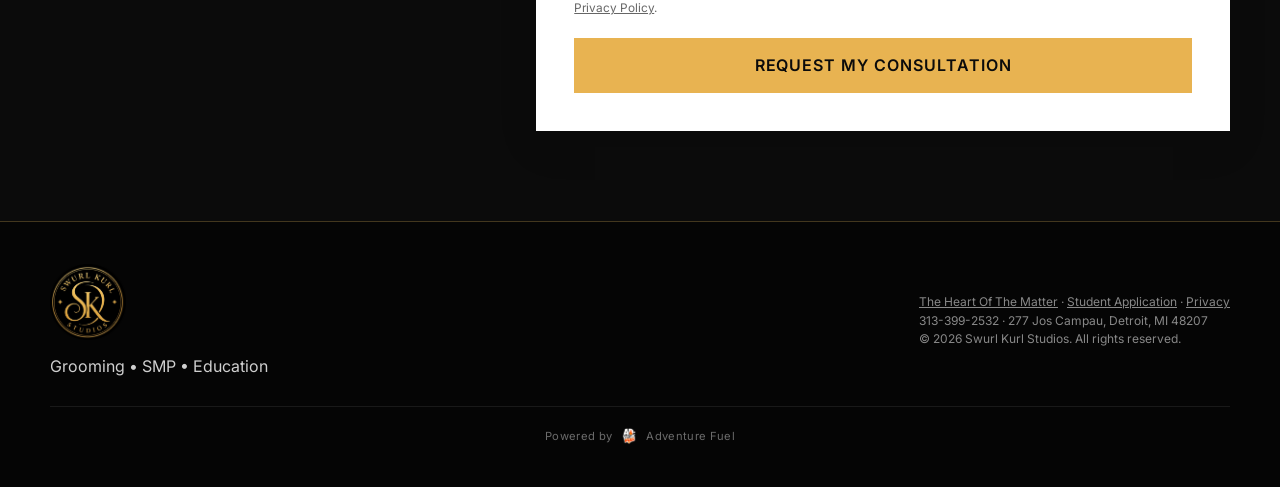
==== commit 0cdbaa70: "Add files via upload" ====
--- a/index.html
+++ b/index.html
@@ -10,6 +10,7 @@
     content="Request an SMP consultation with Swurl Kurl Studios. The Comeback 21-day offer: two scalp micropigmentation sessions for $2,000 (limited time, regularly $2,500)."
   />
 
+  <script src="assets/site.js" defer></script>
   <link rel="preconnect" href="https://fonts.googleapis.com" />
   <link rel="preconnect" href="https://fonts.gstatic.com" crossorigin />
   <link
@@ -806,6 +807,13 @@
       margin-bottom: 2px;
     }
 
+    .reviews { padding: 80px 0; background: var(--near-black); color: #fff; }
+    .reviews h2 { margin: 8px 0 28px; }
+    .reviews-list { display: grid; grid-template-columns: repeat(auto-fit, minmax(260px, 1fr)); gap: 20px; }
+    .review-card { margin: 0; padding: 26px; border: 1px solid rgba(232,179,81,.4); background: rgba(255,255,255,.04); }
+    .review-card blockquote { margin: 0 0 14px; font-size: 1.02rem; line-height: 1.6; color: #e6e6e6; }
+    .review-card figcaption { font-size: .8rem; font-weight: 600; letter-spacing: .04em; text-transform: uppercase; color: var(--gold); }
+
     .form-alt-heading {
       margin-bottom: 20px;
       padding-bottom: 20px;
@@ -1587,6 +1595,15 @@
     <!-- ==================================
          NATURAL LOOK / VIDEO
     =================================== -->
+    <!-- Reviews: stays hidden until real, permitted quotes are added in assets/site.js -->
+    <section class="reviews" id="reviews" hidden aria-labelledby="reviewsH">
+      <div class="container">
+        <span class="eyebrow">In Their Words</span>
+        <h2 id="reviewsH">What Clients <span class="gold">Say.</span></h2>
+        <div class="reviews-list" id="reviewsList"></div>
+      </div>
+    </section>
+
     <section class="objection">
 
       <div class="container two-col">
@@ -2172,7 +2189,8 @@
               By submitting this form, you agree that Swurl Kurl Studios
               may contact you about your consultation request by phone,
               text message, or email, using the details you provide.
-              Message and data rates may apply.
+              Message and data rates may apply. See our
+              <a href="privacy.html" style="color:inherit;text-decoration:underline">Privacy Policy</a>.
             </p>
 
             <button type="submit" class="btn">
@@ -2214,7 +2232,9 @@
 
       <div class="footer-small">
         <a href="heart-of-the-matter.html" style="color:inherit;text-decoration:underline">The Heart Of The Matter</a> &middot;
-        <a href="learn.html" style="color:inherit;text-decoration:underline">Student Application</a><br>
+        <a href="learn.html" style="color:inherit;text-decoration:underline">Student Application</a> &middot;
+        <a href="privacy.html" style="color:inherit;text-decoration:underline">Privacy</a><br>
+        <div id="siteContact" hidden></div>
         © <span id="year"></span> Swurl Kurl Studios.
         All rights reserved.
       </div>
@@ -2747,6 +2767,7 @@
           "He'll reach out personally to confirm the details.";
         document.getElementById("bookFormView").hidden = true;
         document.getElementById("bookDoneView").hidden = false;
+        if (window.SK) SK.track("booking");
       } catch (err) {
         submit.disabled = false;
         submit.textContent = "Try Again";
@@ -2849,6 +2870,7 @@
           : "Thanks! Your request has been received. The studio will reach out to arrange your consultation.";
         document.getElementById("reqFormView").hidden = true;
         document.getElementById("reqDoneView").hidden = false;
+        if (window.SK) SK.track(training ? "training" : "consultation");
       } catch (err) {
         submit.disabled = false;
         submit.textContent = training ? "Send My Training Inquiry" : "Send My Request";
@@ -2898,6 +2920,7 @@
           p_inquiry: "client",
         });
         consultForm.reset();
+        if (window.SK) SK.track("consultation");
         setConsultStatus("Thanks! Your request has been received. The studio will reach out to arrange your consultation.", "success");
       } catch (err) {
         setConsultStatus(err.message, "error");
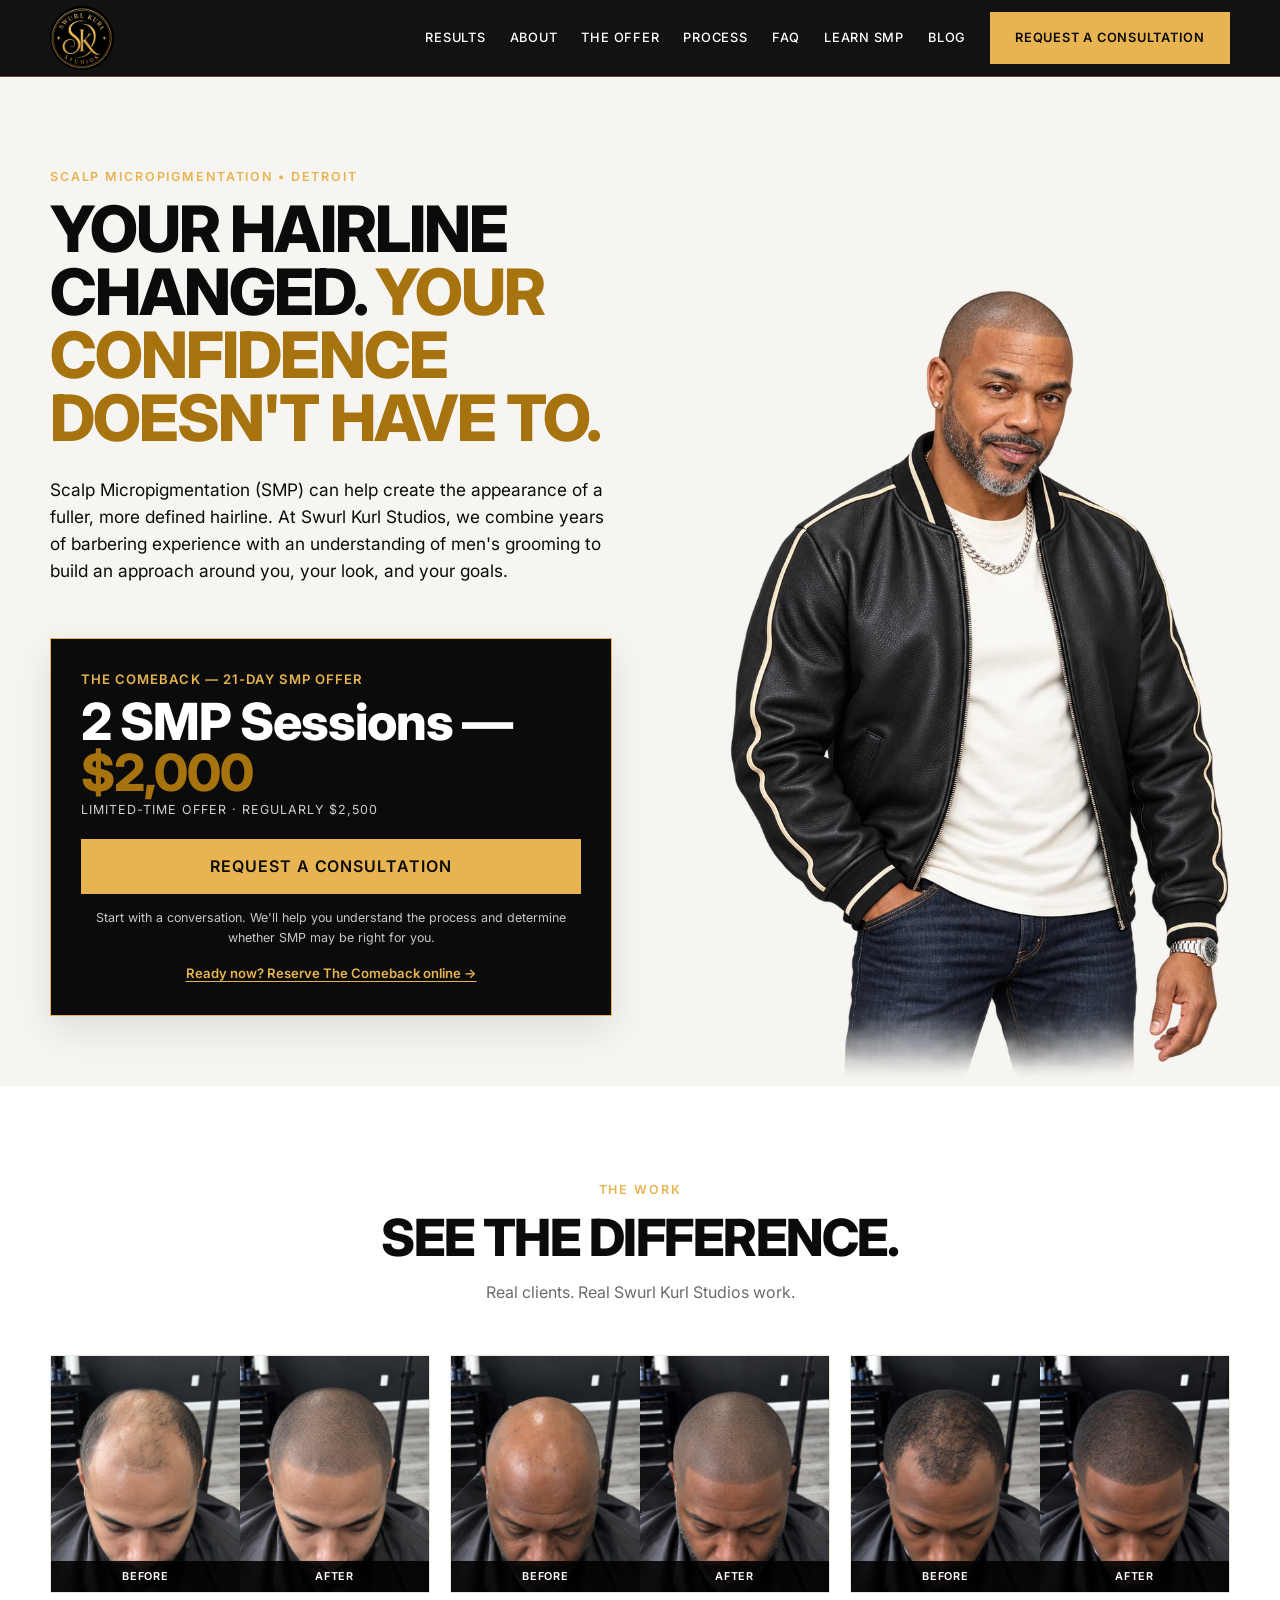
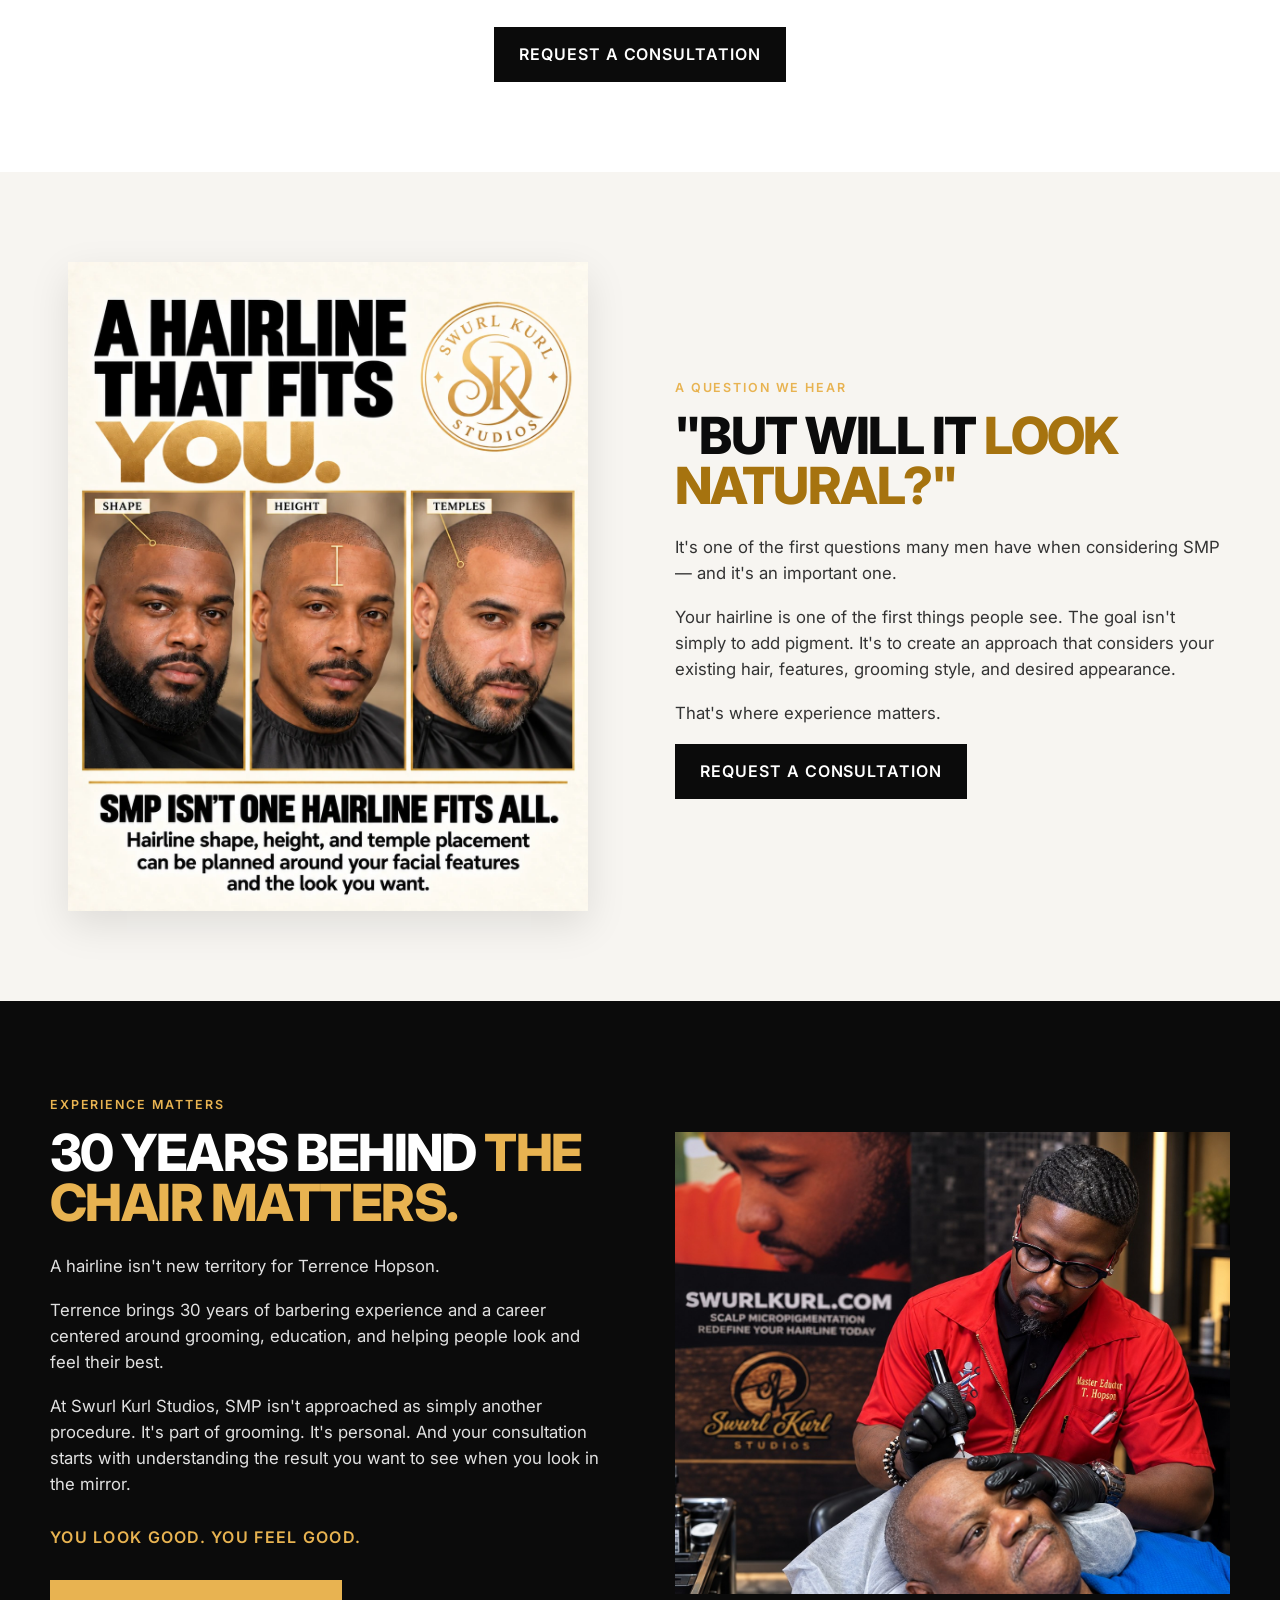
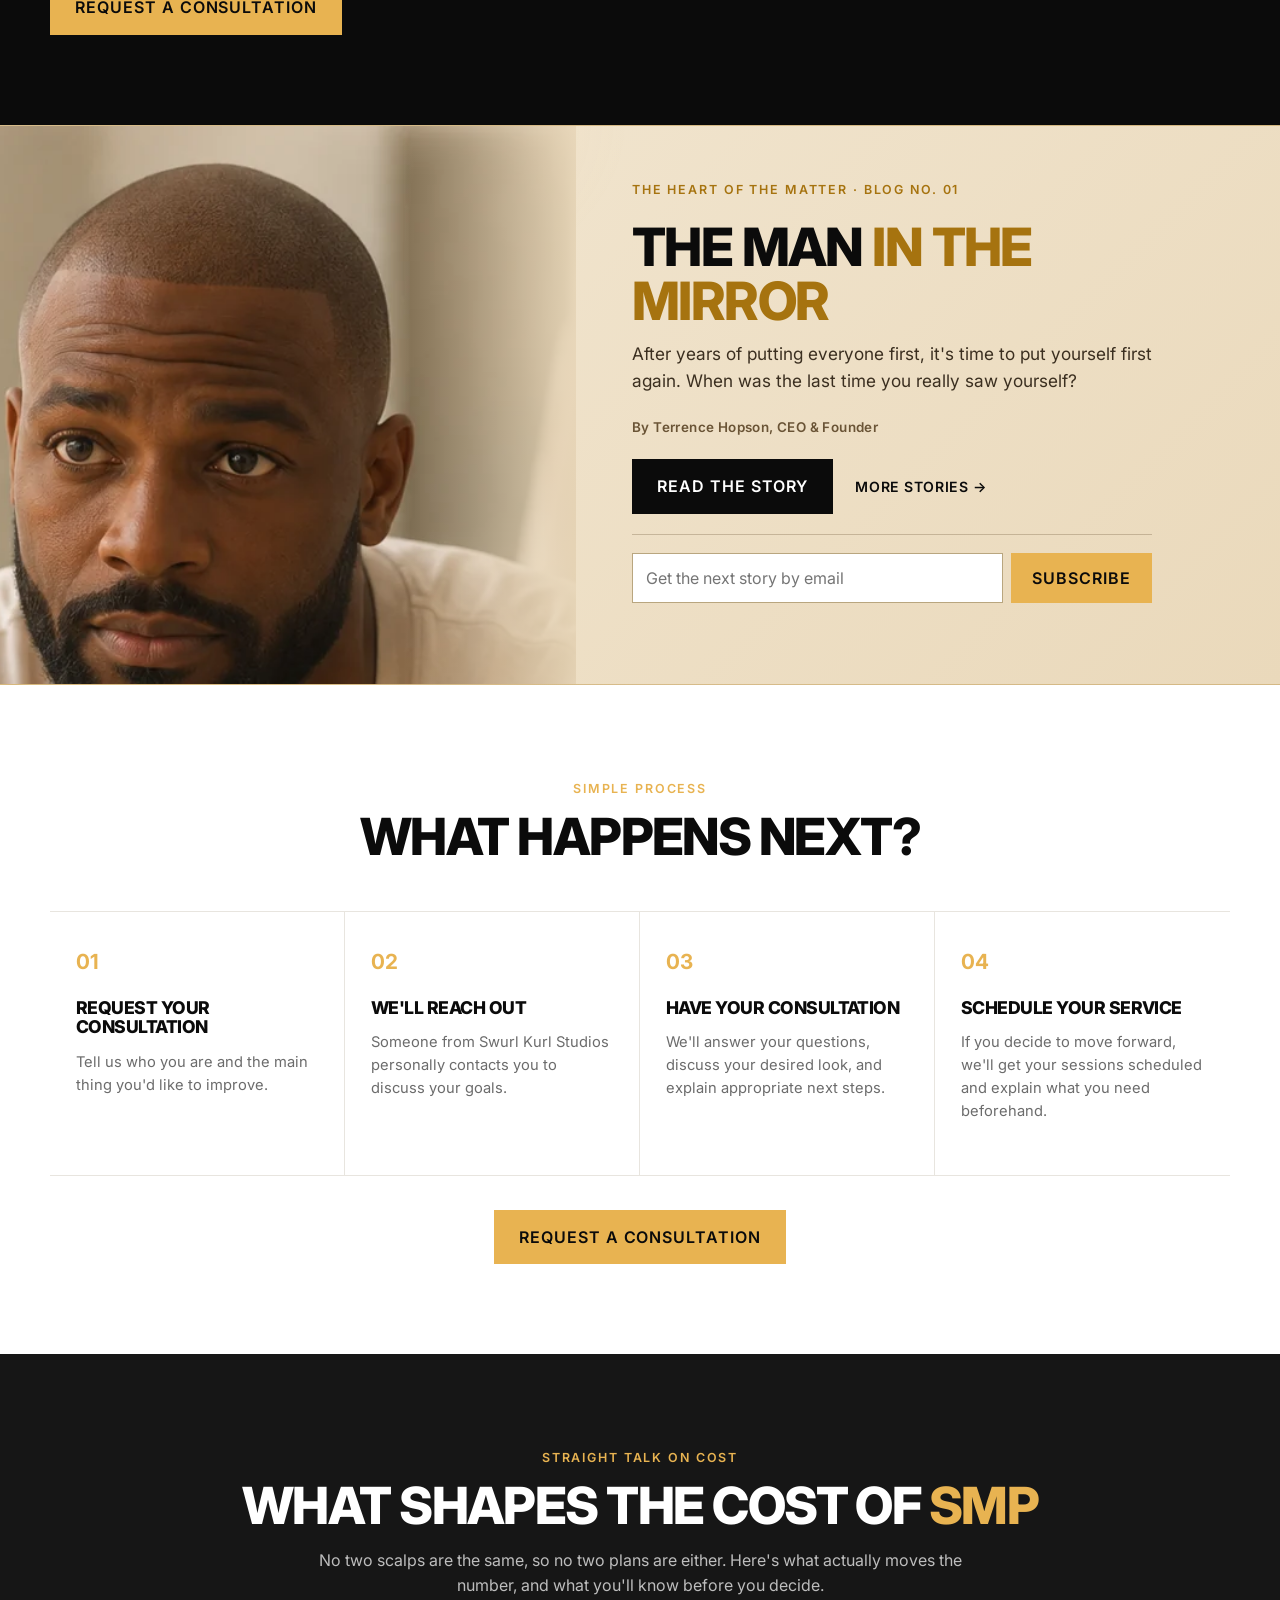
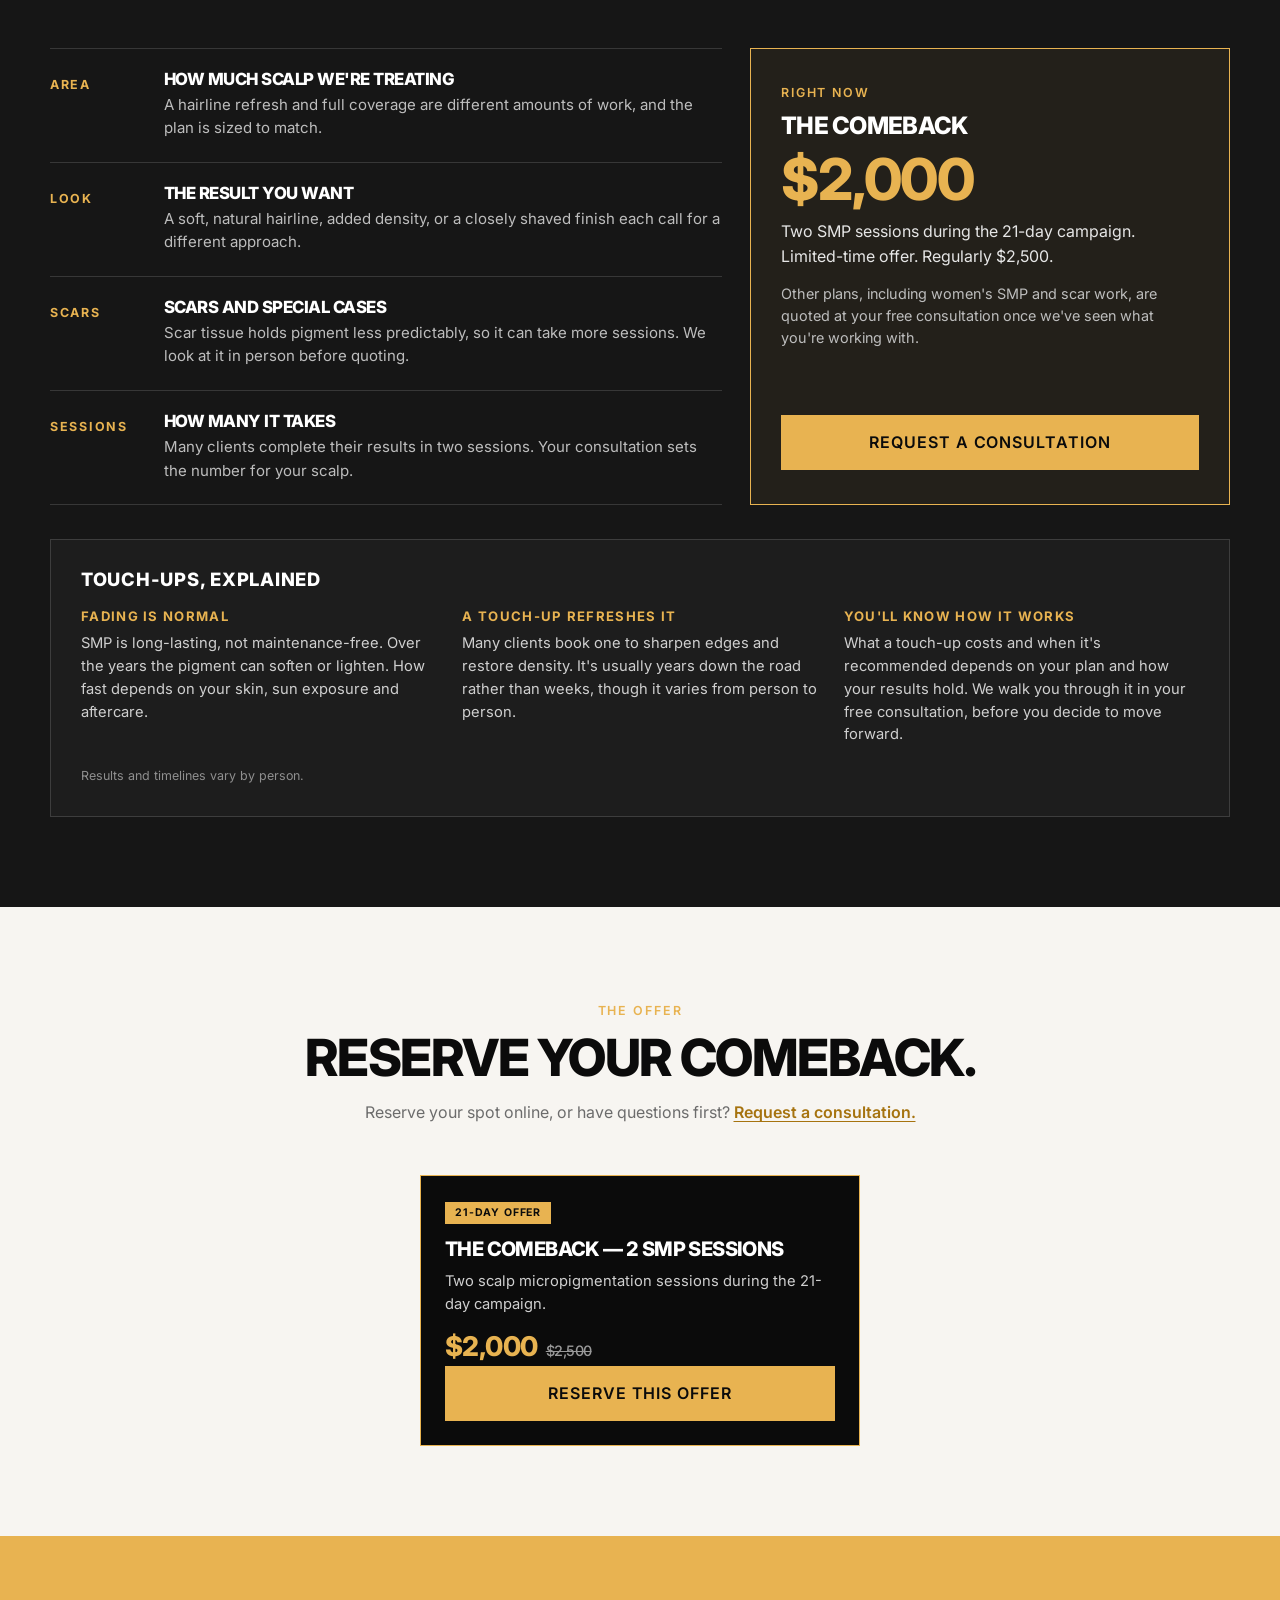
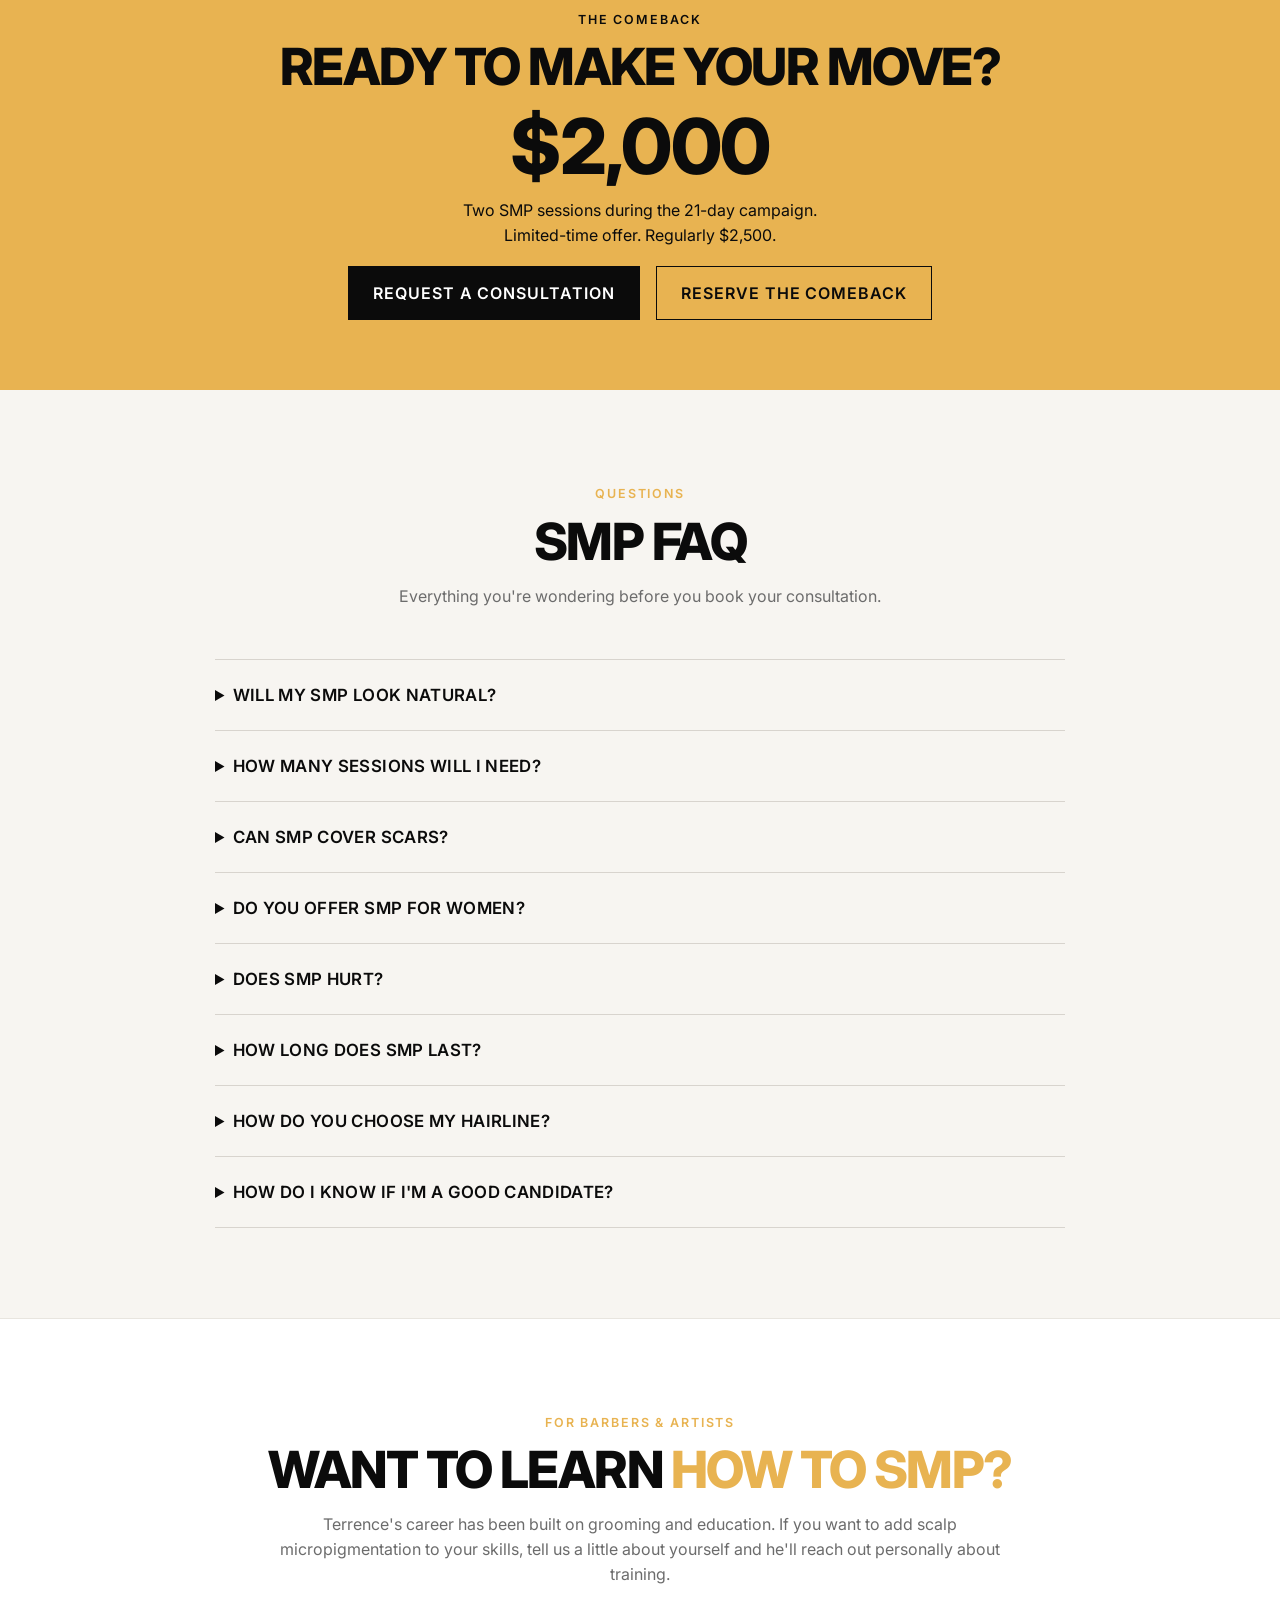
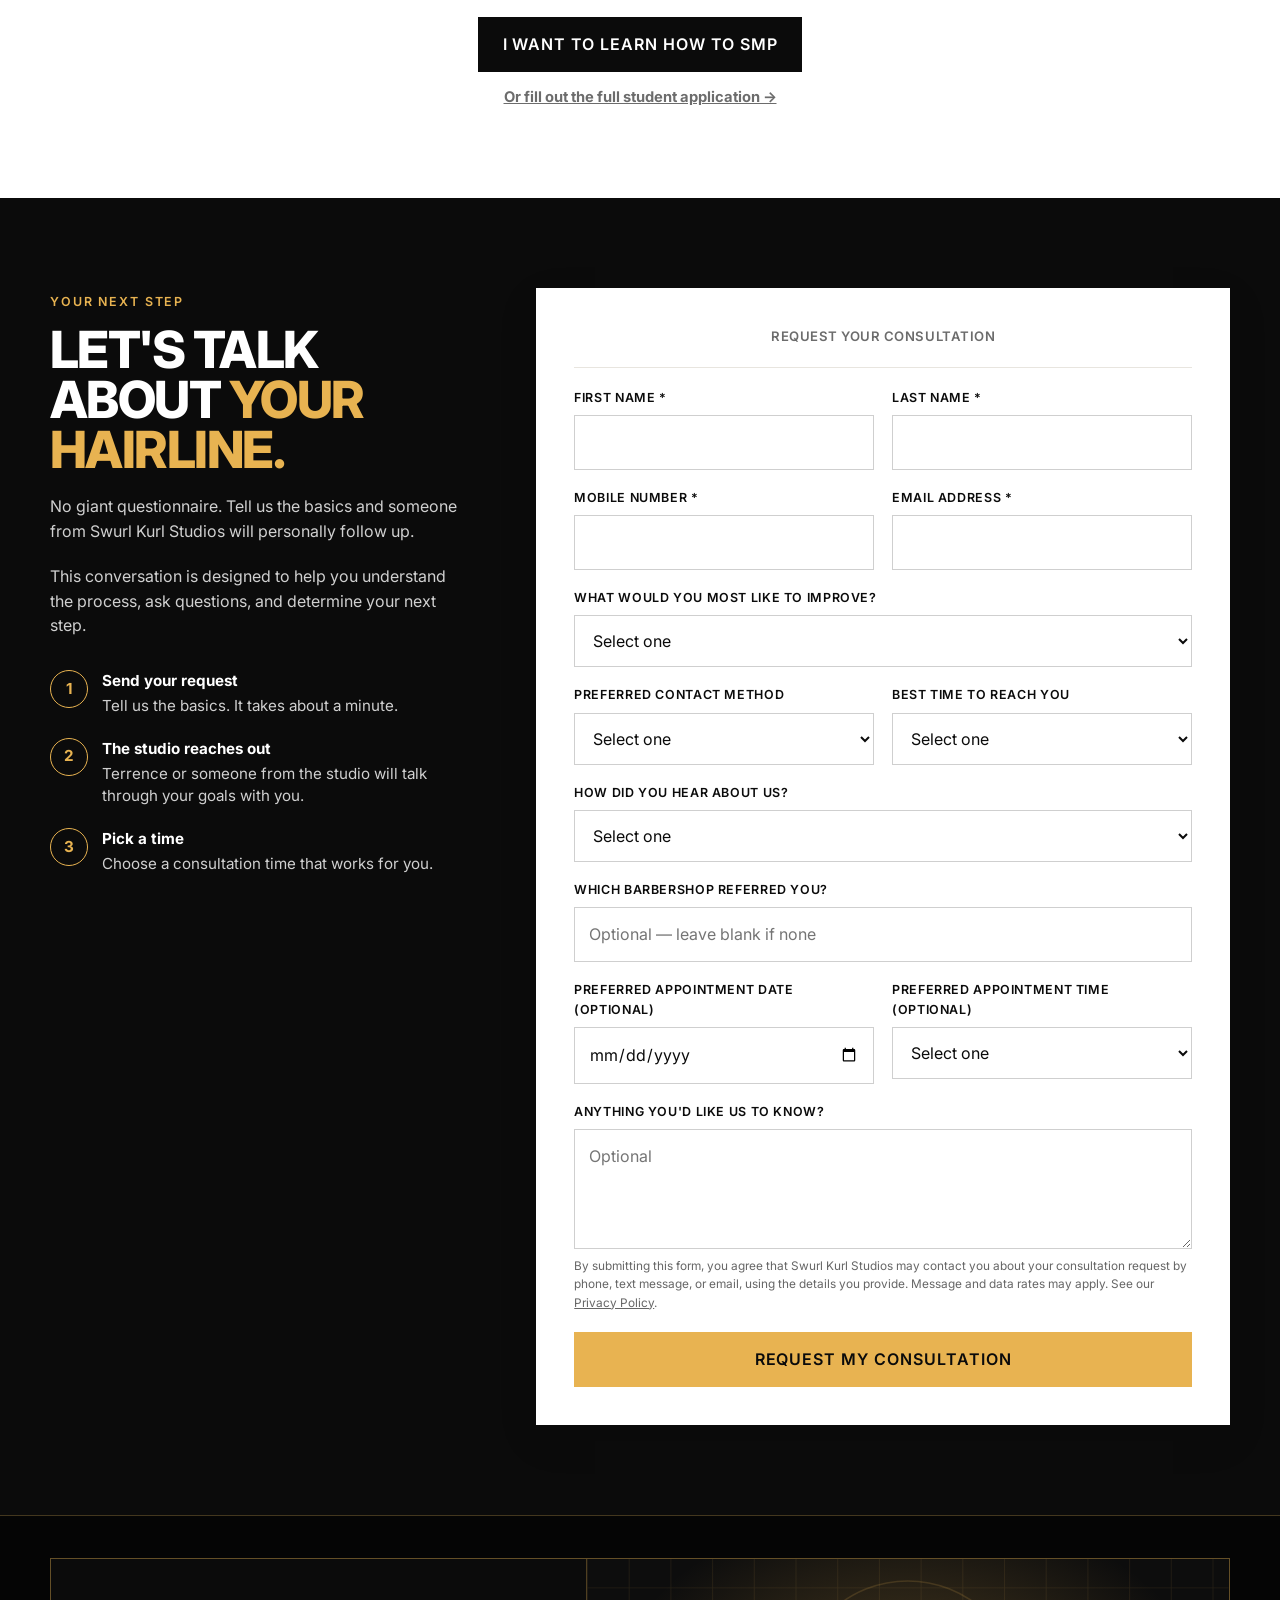
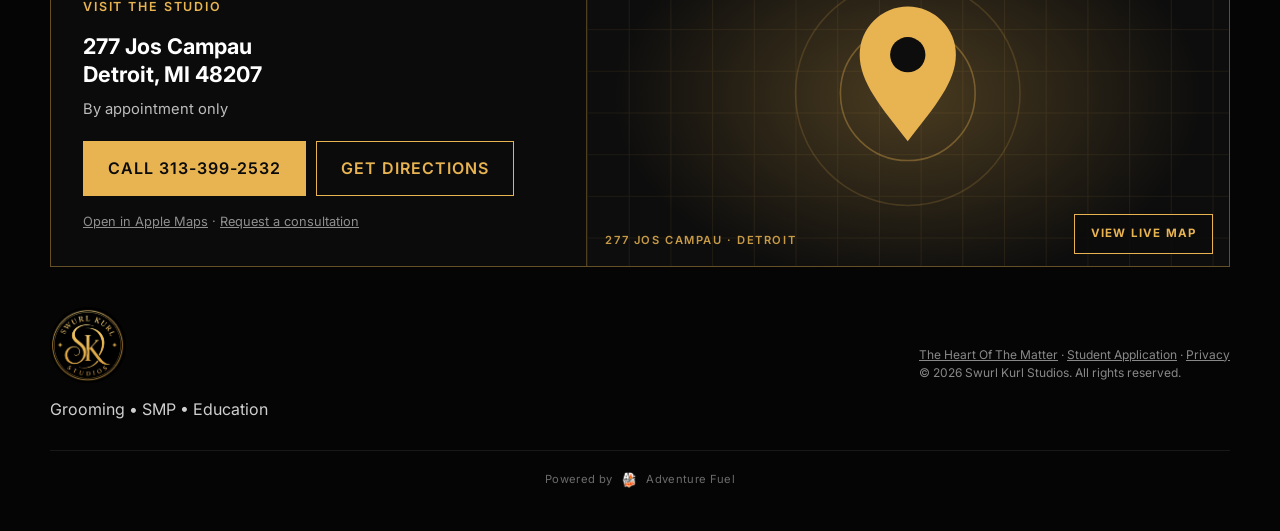
==== commit 2a4dbef2: "Add files via upload" ====
--- a/index.html
+++ b/index.html
@@ -11,6 +11,7 @@
   />
 
   <script src="assets/site.js" defer></script>
+  <script type="application/ld+json">{"@context":"https://schema.org","@type":"LocalBusiness","name":"Swurl Kurl Studios","description":"Scalp micropigmentation (SMP) studio in Detroit, Michigan. Free consultations.","telephone":"+1-313-399-2532","address":{"@type":"PostalAddress","streetAddress":"277 Jos Campau","addressLocality":"Detroit","addressRegion":"MI","postalCode":"48207","addressCountry":"US"}}</script>
   <link rel="preconnect" href="https://fonts.googleapis.com" />
   <link rel="preconnect" href="https://fonts.gstatic.com" crossorigin />
   <link
@@ -805,6 +806,56 @@
       display: block;
       color: #fff;
       margin-bottom: 2px;
+    }
+
+    /* cost explainer */
+    .invest { background: var(--near-black); color: #fff; }
+    .invest .section-heading p { color: #bdbdbd; }
+    .invest-grid { display: grid; grid-template-columns: 1.4fr 1fr; gap: 28px; align-items: stretch; }
+    .invest-factors { border-top: 1px solid rgba(255,255,255,.14); }
+    .factor { display: grid; grid-template-columns: 96px 1fr; gap: 18px; padding: 22px 0; border-bottom: 1px solid rgba(255,255,255,.14); align-items: start; }
+    .factor-k { color: var(--gold); font-weight: 700; font-size: .78rem; letter-spacing: .14em; text-transform: uppercase; padding-top: 4px; }
+    .factor h3 { font-size: 1.05rem; margin: 0 0 6px; color: #fff; }
+    .factor p { margin: 0; color: #bdbdbd; font-size: .94rem; }
+    .invest-card { padding: 34px 30px; border: 1px solid var(--gold); background: rgba(232,179,81,.06); display: flex; flex-direction: column; align-items: flex-start; }
+    .invest-card h3 { font-size: 1.5rem; margin: 0 0 6px; color: #fff; }
+    .invest-price { font-size: clamp(2.6rem, 5vw, 3.6rem); font-weight: 800; letter-spacing: -.02em; line-height: 1; color: var(--gold); margin: 8px 0 10px; }
+    .invest-line { margin: 0 0 14px; color: #e6e6e6; }
+    .invest-note { margin: 0 0 22px; color: #bdbdbd; font-size: .9rem; }
+    .invest-card .btn { margin-top: auto; width: 100%; }
+    .touchup { margin-top: 34px; padding: 30px; border: 1px solid rgba(255,255,255,.14); background: rgba(255,255,255,.03); }
+    .touchup > h3 { margin: 0 0 18px; font-size: 1.15rem; color: #fff; text-transform: uppercase; letter-spacing: .04em; }
+    .touchup-cols { display: grid; grid-template-columns: repeat(3, 1fr); gap: 26px; }
+    .touchup h4 { margin: 0 0 6px; color: var(--gold); font-size: .82rem; letter-spacing: .1em; text-transform: uppercase; }
+    .touchup p { margin: 0; color: #cfcfcf; font-size: .92rem; }
+    .touchup .touchup-fine { margin-top: 20px; font-size: .78rem; color: #8f8f8f; }
+    @media (max-width: 900px) {
+      .invest-grid { grid-template-columns: 1fr; }
+      .touchup-cols { grid-template-columns: 1fr; gap: 20px; }
+      .factor { grid-template-columns: 78px 1fr; }
+    }
+
+    /* footer location card */
+    .footer-location { display: grid; grid-template-columns: 1fr 1.2fr; gap: 0; margin-bottom: 40px; border: 1px solid rgba(232,179,81,.4); background: #0b0b0b; }
+    .loc-info { padding: 34px 32px; }
+    .loc-info address { font-style: normal; font-size: 1.35rem; font-weight: 700; line-height: 1.3; color: #fff; margin: 4px 0 10px; }
+    .loc-hours { margin: 0 0 20px; color: #bdbdbd; font-size: .92rem; }
+    .loc-actions { display: flex; flex-wrap: wrap; gap: 10px; }
+    .btn-line { background: transparent; color: var(--gold); }
+    .btn-line:hover { background: var(--gold); color: var(--black); }
+    .loc-sub { margin: 16px 0 0; font-size: .8rem; color: #8f8f8f; }
+    .loc-sub a { color: inherit; text-decoration: underline; }
+    .loc-map { position: relative; min-height: 260px; border-left: 1px solid rgba(232,179,81,.3); overflow: hidden; background: #0d0d0d; }
+    .loc-art { position: absolute; inset: 0; width: 100%; height: 100%; }
+    .loc-cap { position: absolute; left: 18px; bottom: 16px; font-size: .7rem; font-weight: 600; letter-spacing: .14em; text-transform: uppercase; color: rgba(232,179,81,.85); }
+    .loc-load { position: absolute; right: 16px; bottom: 12px; min-height: 40px; padding: 8px 16px; border: 1px solid var(--gold); background: rgba(11,11,11,.85); color: var(--gold); font: inherit; font-size: .72rem; font-weight: 700; letter-spacing: .1em; text-transform: uppercase; cursor: pointer; }
+    .loc-load:hover { background: var(--gold); color: var(--black); }
+    .loc-map iframe { position: absolute; inset: 0; width: 100%; height: 100%; border: 0; filter: grayscale(1) invert(.92) contrast(.9) sepia(.45) saturate(1.5); }
+    @media (max-width: 900px) {
+      .footer-location { grid-template-columns: 1fr; }
+      .loc-map { border-left: 0; border-top: 1px solid rgba(232,179,81,.3); min-height: 240px; }
+      .loc-info { padding: 28px 22px; }
+      .loc-actions .btn { flex: 1 1 100%; }
     }
 
     .reviews { padding: 80px 0; background: var(--near-black); color: #fff; }
@@ -1808,6 +1859,91 @@
          Swurl Kurl store app show up here). The list below is only a
          fallback snapshot used if the database can't be reached.
     =================================== -->
+    <!-- ==================================
+         COST EXPLAINER + TOUCH-UP POLICY
+    =================================== -->
+    <section class="invest" id="investment" aria-labelledby="investH">
+      <div class="container">
+
+        <div class="section-heading">
+          <span class="eyebrow">Straight Talk On Cost</span>
+          <h2 id="investH">What Shapes The Cost Of <span class="gold">SMP</span></h2>
+          <p>
+            No two scalps are the same, so no two plans are either. Here's
+            what actually moves the number, and what you'll know before you
+            decide.
+          </p>
+        </div>
+
+        <div class="invest-grid">
+
+          <div class="invest-factors">
+            <div class="factor">
+              <span class="factor-k">Area</span>
+              <div>
+                <h3>How much scalp we're treating</h3>
+                <p>A hairline refresh and full coverage are different amounts of work, and the plan is sized to match.</p>
+              </div>
+            </div>
+            <div class="factor">
+              <span class="factor-k">Look</span>
+              <div>
+                <h3>The result you want</h3>
+                <p>A soft, natural hairline, added density, or a closely shaved finish each call for a different approach.</p>
+              </div>
+            </div>
+            <div class="factor">
+              <span class="factor-k">Scars</span>
+              <div>
+                <h3>Scars and special cases</h3>
+                <p>Scar tissue holds pigment less predictably, so it can take more sessions. We look at it in person before quoting.</p>
+              </div>
+            </div>
+            <div class="factor">
+              <span class="factor-k">Sessions</span>
+              <div>
+                <h3>How many it takes</h3>
+                <p>Many clients complete their results in two sessions. Your consultation sets the number for your scalp.</p>
+              </div>
+            </div>
+          </div>
+
+          <aside class="invest-card">
+            <span class="eyebrow">Right Now</span>
+            <h3>The Comeback</h3>
+            <div class="invest-price">$2,000</div>
+            <p class="invest-line">Two SMP sessions during the 21-day campaign.<br />Limited-time offer. Regularly $2,500.</p>
+            <p class="invest-note">
+              Other plans, including women's SMP and scar work, are quoted at
+              your free consultation once we've seen what you're working with.
+            </p>
+            <button type="button" class="btn" data-open-contact="investment">Request a Consultation</button>
+          </aside>
+
+        </div>
+
+        <div class="touchup">
+          <h3>Touch-Ups, Explained</h3>
+          <div class="touchup-cols">
+            <div>
+              <h4>Fading is normal</h4>
+              <p>SMP is long-lasting, not maintenance-free. Over the years the pigment can soften or lighten. How fast depends on your skin, sun exposure and aftercare.</p>
+            </div>
+            <div>
+              <h4>A touch-up refreshes it</h4>
+              <p>Many clients book one to sharpen edges and restore density. It's usually years down the road rather than weeks, though it varies from person to person.</p>
+            </div>
+            <div>
+              <h4>You'll know how it works</h4>
+              <p>What a touch-up costs and when it's recommended depends on your plan and how your results hold. We walk you through it in your free consultation, before you decide to move forward.</p>
+            </div>
+          </div>
+          <p class="touchup-fine">Results and timelines vary by person.</p>
+        </div>
+
+      </div>
+    </section>
+
     <section class="services" id="services">
 
       <div class="container">
@@ -1882,10 +2018,12 @@
           <details>
             <summary>Will My SMP Look Natural?</summary>
             <p>
-              Yes. Natural results are the entire point of the process. SMP is
-              applied to replicate the look of closely shaved, natural hair
-              follicles — not a tattoo, and not an obvious hairline. That's
-              the standard every session is built around.
+              That's the goal, and it's the standard every session is built
+              around. SMP is applied to replicate the look of closely shaved,
+              natural hair follicles — not a tattoo, and not an obvious
+              hairline. Results vary from person to person, which is why we
+              talk through your skin, your hair and the look you want during
+              your consultation.
             </p>
           </details>
 
@@ -1900,21 +2038,56 @@
           </details>
 
           <details>
+            <summary>Can SMP Cover Scars?</summary>
+            <p>
+              Often it can help soften how a scar looks, but scar tissue
+              behaves differently from healthy scalp skin. It can hold pigment
+              less predictably, so results vary from one scar to the next.
+              Realistically, that can mean more than one session with healing
+              time in between, and sometimes a touch-up sooner than you'd need
+              elsewhere. Some scars may not be a good fit at all. The type of
+              scar, how old it is and how well it has healed all matter, so we
+              look at it in person during your free consultation and talk
+              through what to expect, including whether SMP is the right
+              choice for you. That goes for transplant scars, injury scars and
+              surgical scars alike.
+            </p>
+          </details>
+
+          <details>
+            <summary>Do You Offer SMP For Women?</summary>
+            <p>
+              Yes, we offer SMP for women. Women's goals are often different,
+              such as the look of more density through thinning areas, a
+              widening part, or less contrast between hair and scalp, so your
+              plan is built around you. SMP creates the appearance of fuller
+              coverage; it doesn't regrow hair. Let's talk through your goals
+              in a free consultation.
+            </p>
+          </details>
+
+          <details>
             <summary>Does SMP Hurt?</summary>
             <p>
-              No. SMP is a far more comfortable process than most people
-              expect. If you're more tender-headed or simply want extra
-              comfort during your session, numbing spray and cream are
-              available.
+              Comfort varies from person to person, and from one area of the
+              scalp to another. Many clients find it manageable, and some
+              areas, like the hairline and temples, can feel more sensitive.
+              Numbing spray and cream are available, and if you're more
+              tender-headed, tell us and we'll plan your session around your
+              comfort. Mild redness or tenderness afterward is common.
             </p>
           </details>
 
           <details>
             <summary>How Long Does SMP Last?</summary>
             <p>
-              SMP is permanent. Once it's done, it's done — regular daily
-              hair and scalp care products are all it takes to keep your
-              results looking their best.
+              SMP is long-lasting, not forever. The pigment stays in the skin,
+              but it can soften or lighten gradually over the years, often
+              noticeably after several years, depending on your skin, sun
+              exposure, aftercare and how your body holds pigment. Many
+              clients book a touch-up down the road to refresh density and
+              edges. Day to day, regular hair and scalp care products are all
+              it takes. See "Touch-Ups, Explained" above for how that works.
             </p>
           </details>
 
@@ -2214,6 +2387,49 @@
   =================================== -->
   <footer>
 
+    <div class="container footer-location" id="visit">
+
+      <div class="loc-info">
+        <span class="eyebrow">Visit The Studio</span>
+        <address>277 Jos Campau<br />Detroit, MI 48207</address>
+        <p class="loc-hours">By appointment only</p>
+        <div class="loc-actions">
+          <a class="btn" href="tel:+13133992532" data-track="call">Call 313-399-2532</a>
+          <a class="btn btn-line" data-track="directions" target="_blank" rel="noopener"
+             href="https://www.google.com/maps/dir/?api=1&amp;destination=277+Jos+Campau%2C+Detroit%2C+MI+48207">Get Directions</a>
+        </div>
+        <p class="loc-sub">
+          <a href="https://maps.apple.com/?daddr=277+Jos+Campau%2C+Detroit%2C+MI+48207" target="_blank" rel="noopener">Open in Apple Maps</a>
+          &middot;
+          <a href="#consultation">Request a consultation</a>
+        </p>
+      </div>
+
+      <div class="loc-map" id="locMap">
+        <svg class="loc-art" viewBox="0 0 400 260" preserveAspectRatio="xMidYMid slice" aria-hidden="true" focusable="false">
+          <defs>
+            <pattern id="locGrid" width="26" height="26" patternUnits="userSpaceOnUse">
+              <path d="M26 0H0V26" fill="none" stroke="rgba(232,179,81,.10)" stroke-width="1" />
+            </pattern>
+            <radialGradient id="locGlow" cx="50%" cy="46%" r="46%">
+              <stop offset="0" stop-color="rgba(232,179,81,.28)" />
+              <stop offset="1" stop-color="rgba(232,179,81,0)" />
+            </radialGradient>
+          </defs>
+          <rect width="400" height="260" fill="#0d0d0d" />
+          <rect width="400" height="260" fill="url(#locGrid)" />
+          <rect width="400" height="260" fill="url(#locGlow)" />
+          <circle cx="200" cy="118" r="42" fill="none" stroke="rgba(232,179,81,.35)" />
+          <circle cx="200" cy="118" r="70" fill="none" stroke="rgba(232,179,81,.16)" />
+          <path d="M200 148c-17-22-30-37-30-54a30 30 0 0 1 60 0c0 17-13 32-30 54z" fill="#e8b351" />
+          <circle cx="200" cy="94" r="11" fill="#0d0d0d" />
+        </svg>
+        <div class="loc-cap">277 Jos Campau &middot; Detroit</div>
+        <button type="button" class="loc-load" id="locLoad">View Live Map</button>
+      </div>
+
+    </div>
+
     <div class="container footer-grid">
 
       <div class="footer-brand">
@@ -2234,7 +2450,6 @@
         <a href="heart-of-the-matter.html" style="color:inherit;text-decoration:underline">The Heart Of The Matter</a> &middot;
         <a href="learn.html" style="color:inherit;text-decoration:underline">Student Application</a> &middot;
         <a href="privacy.html" style="color:inherit;text-decoration:underline">Privacy</a><br>
-        <div id="siteContact" hidden></div>
         © <span id="year"></span> Swurl Kurl Studios.
         All rights reserved.
       </div>
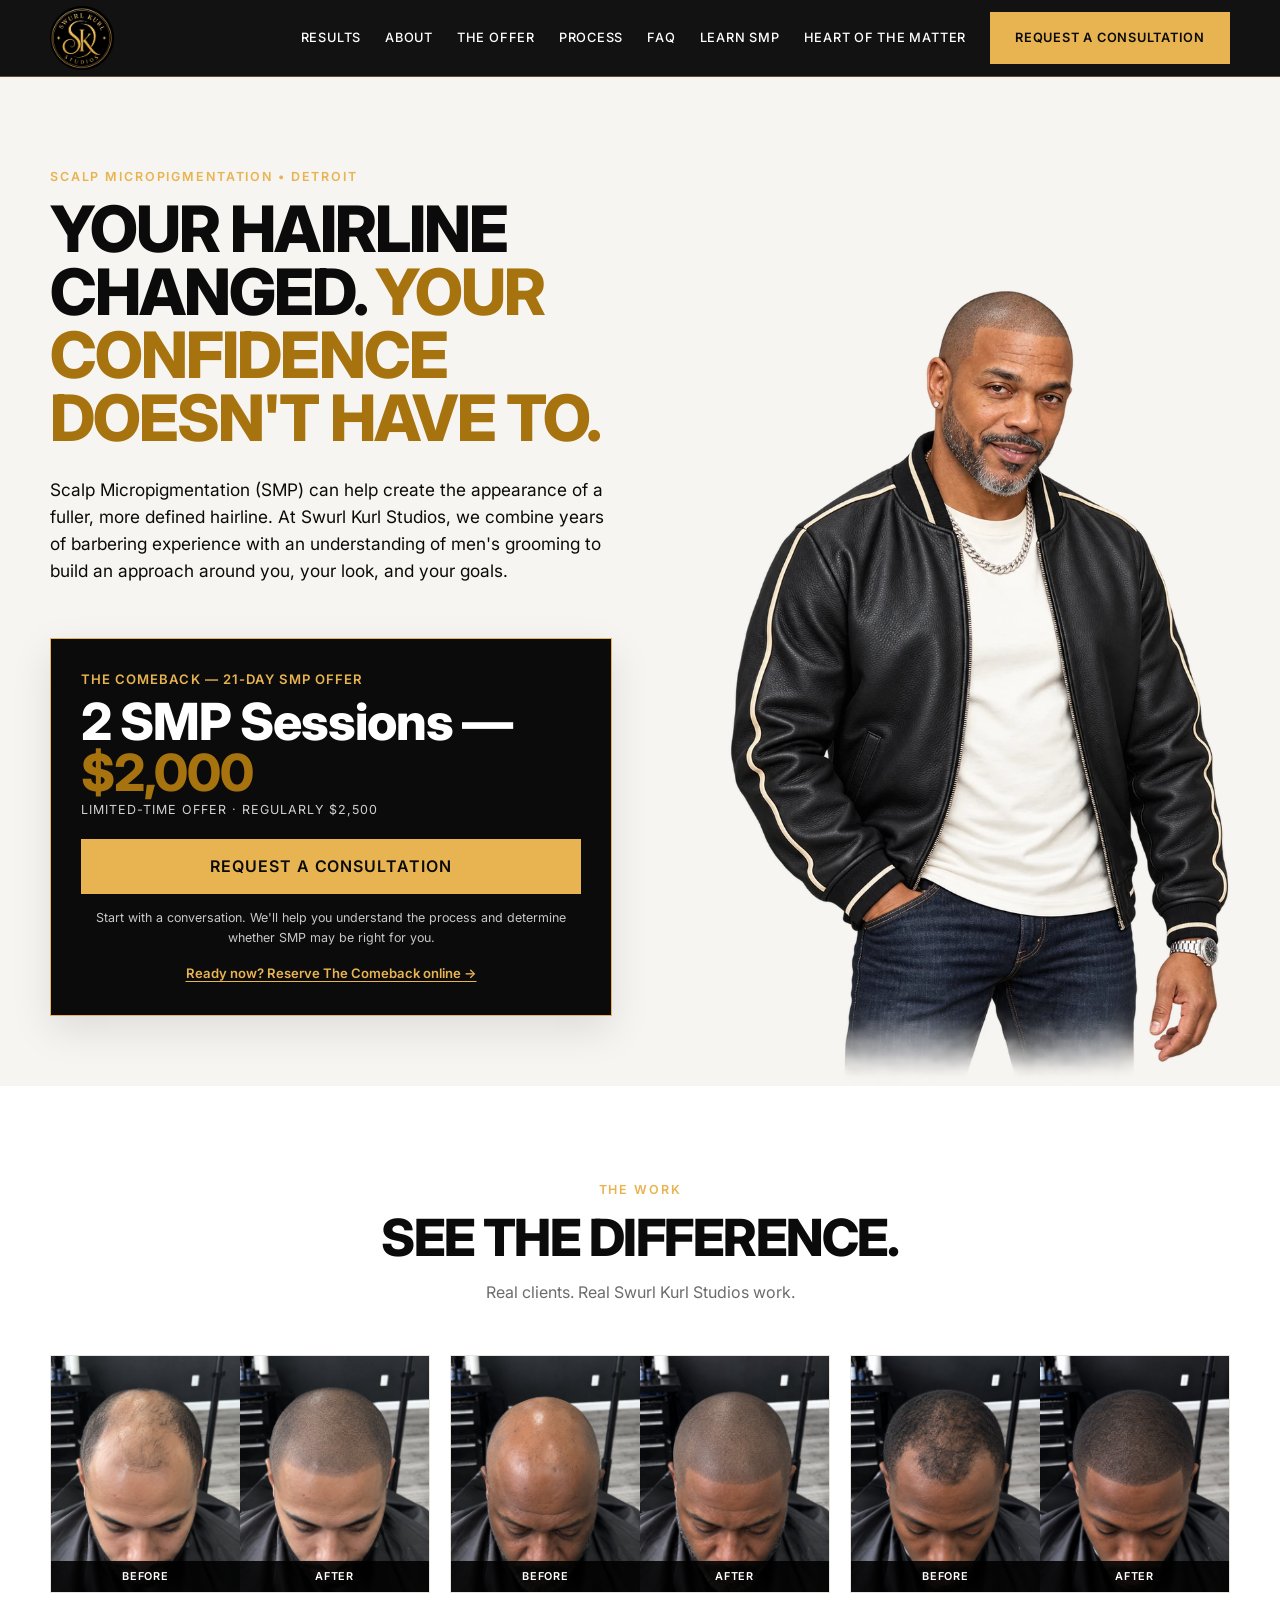
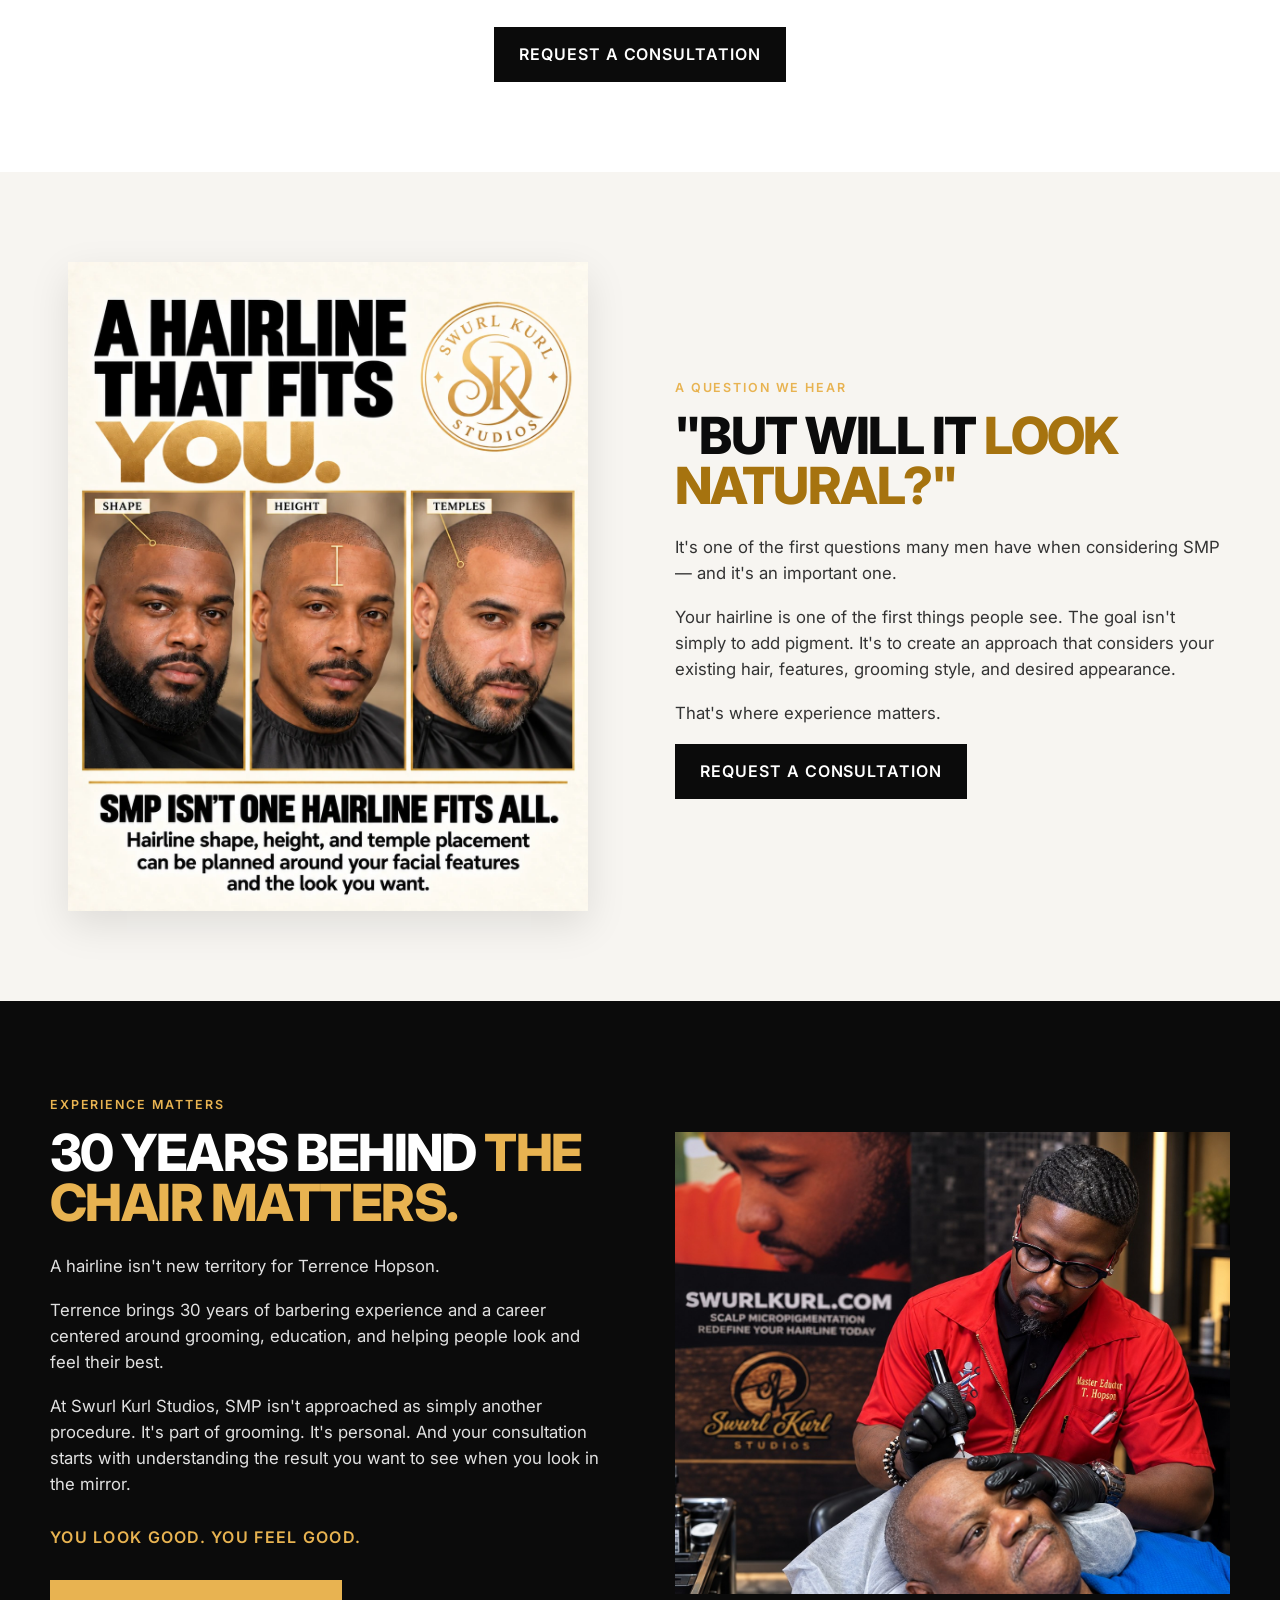
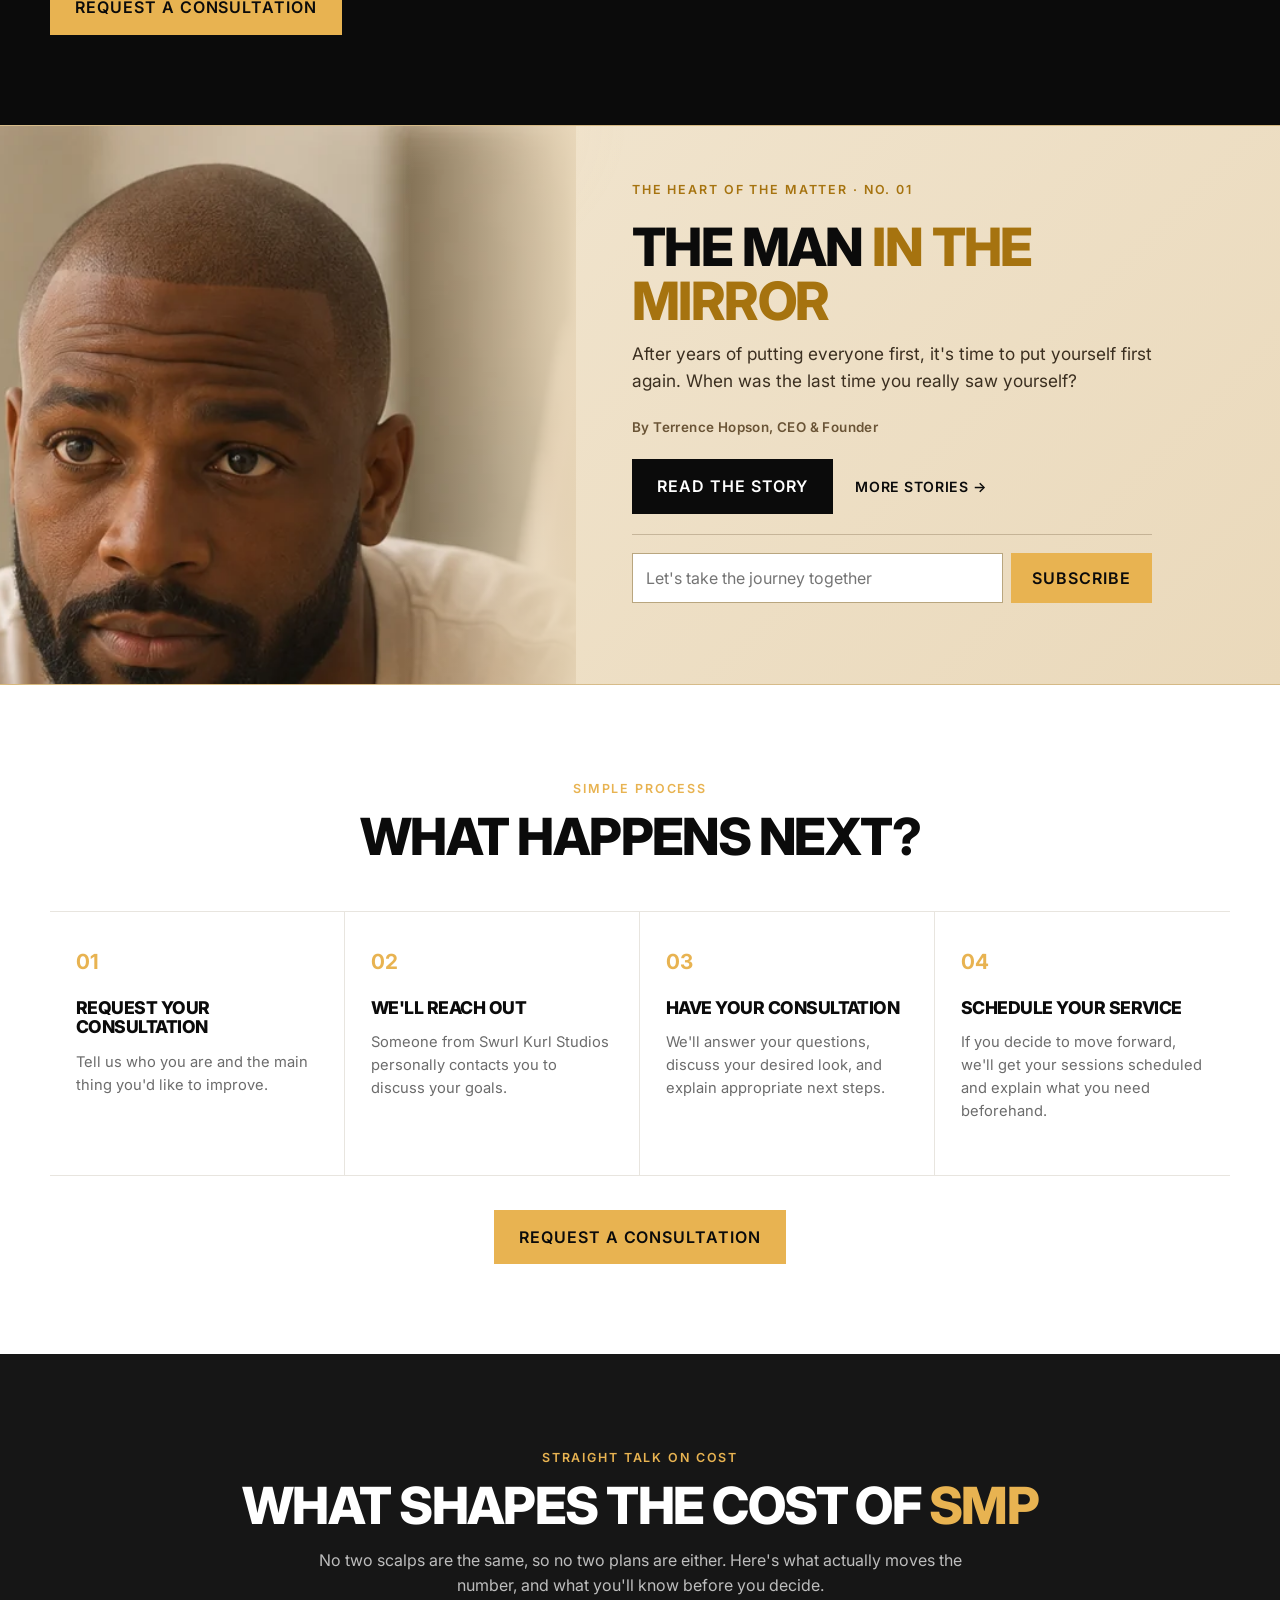
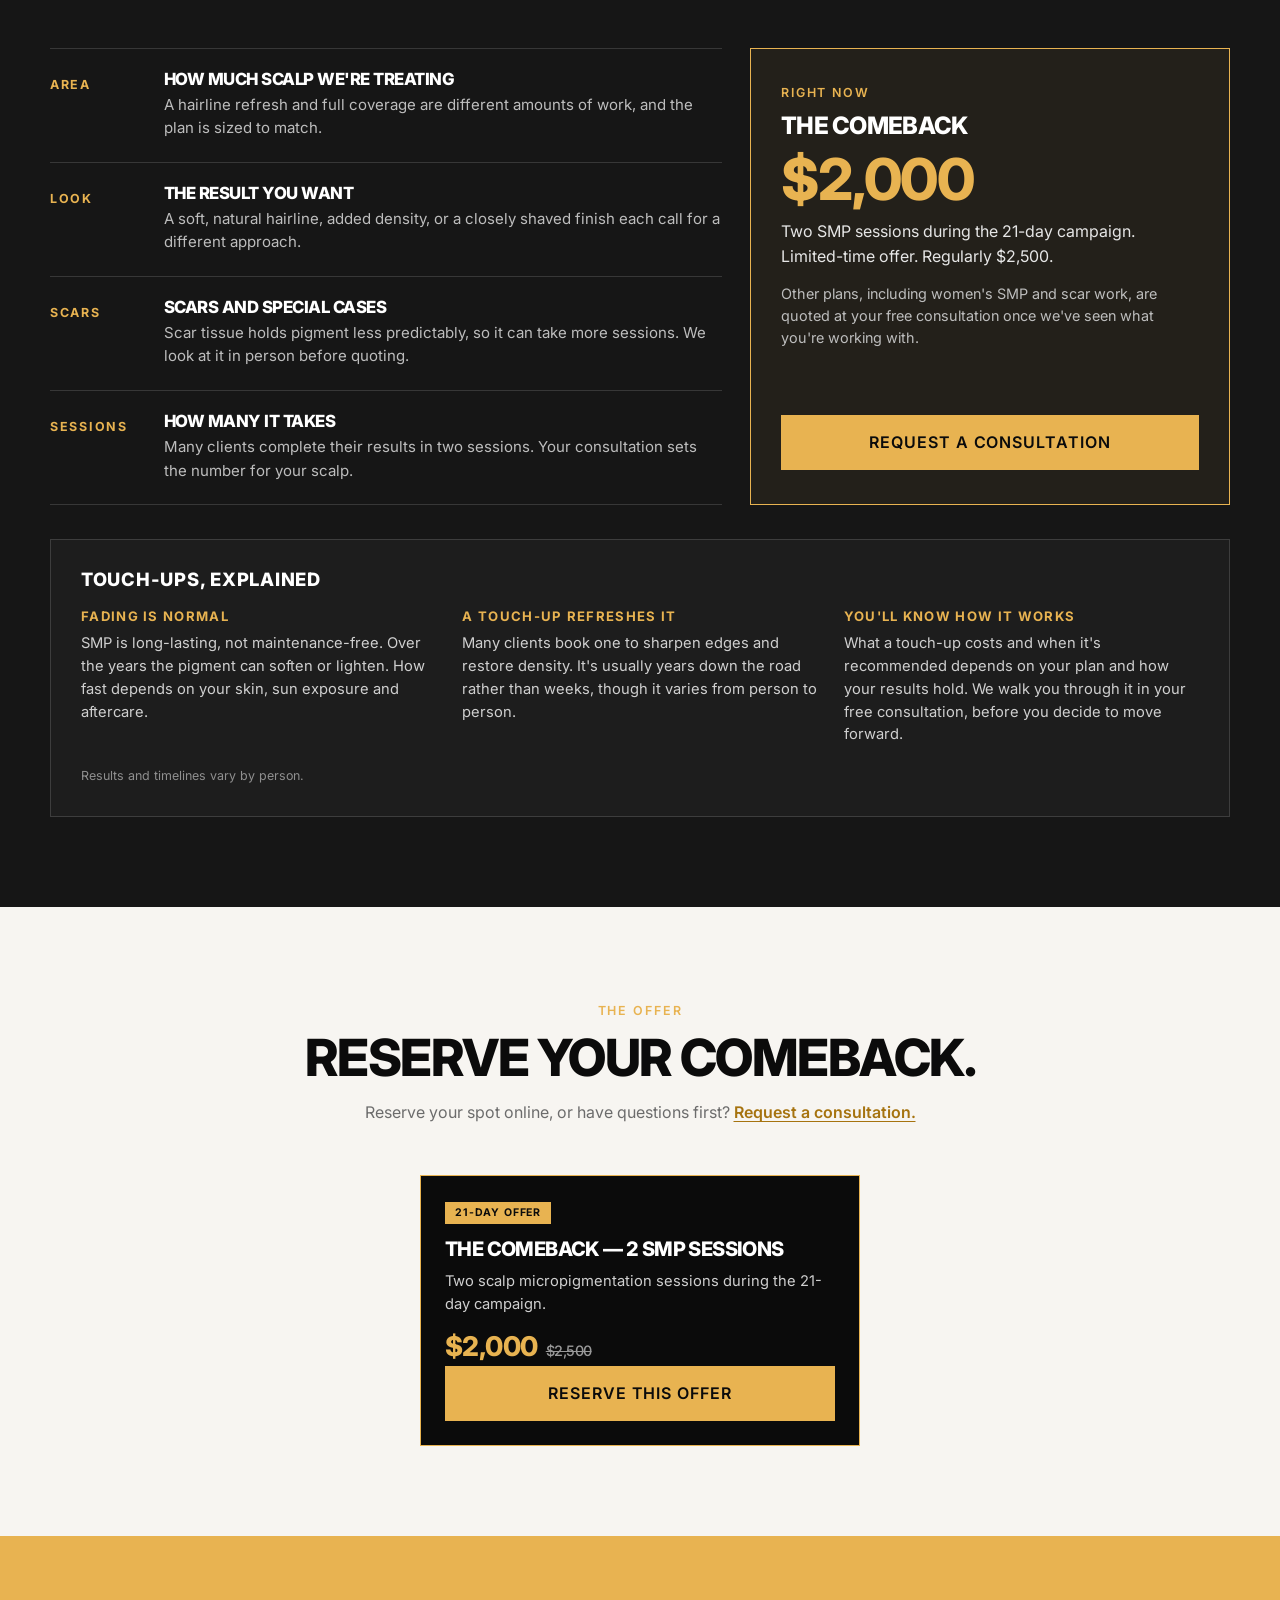
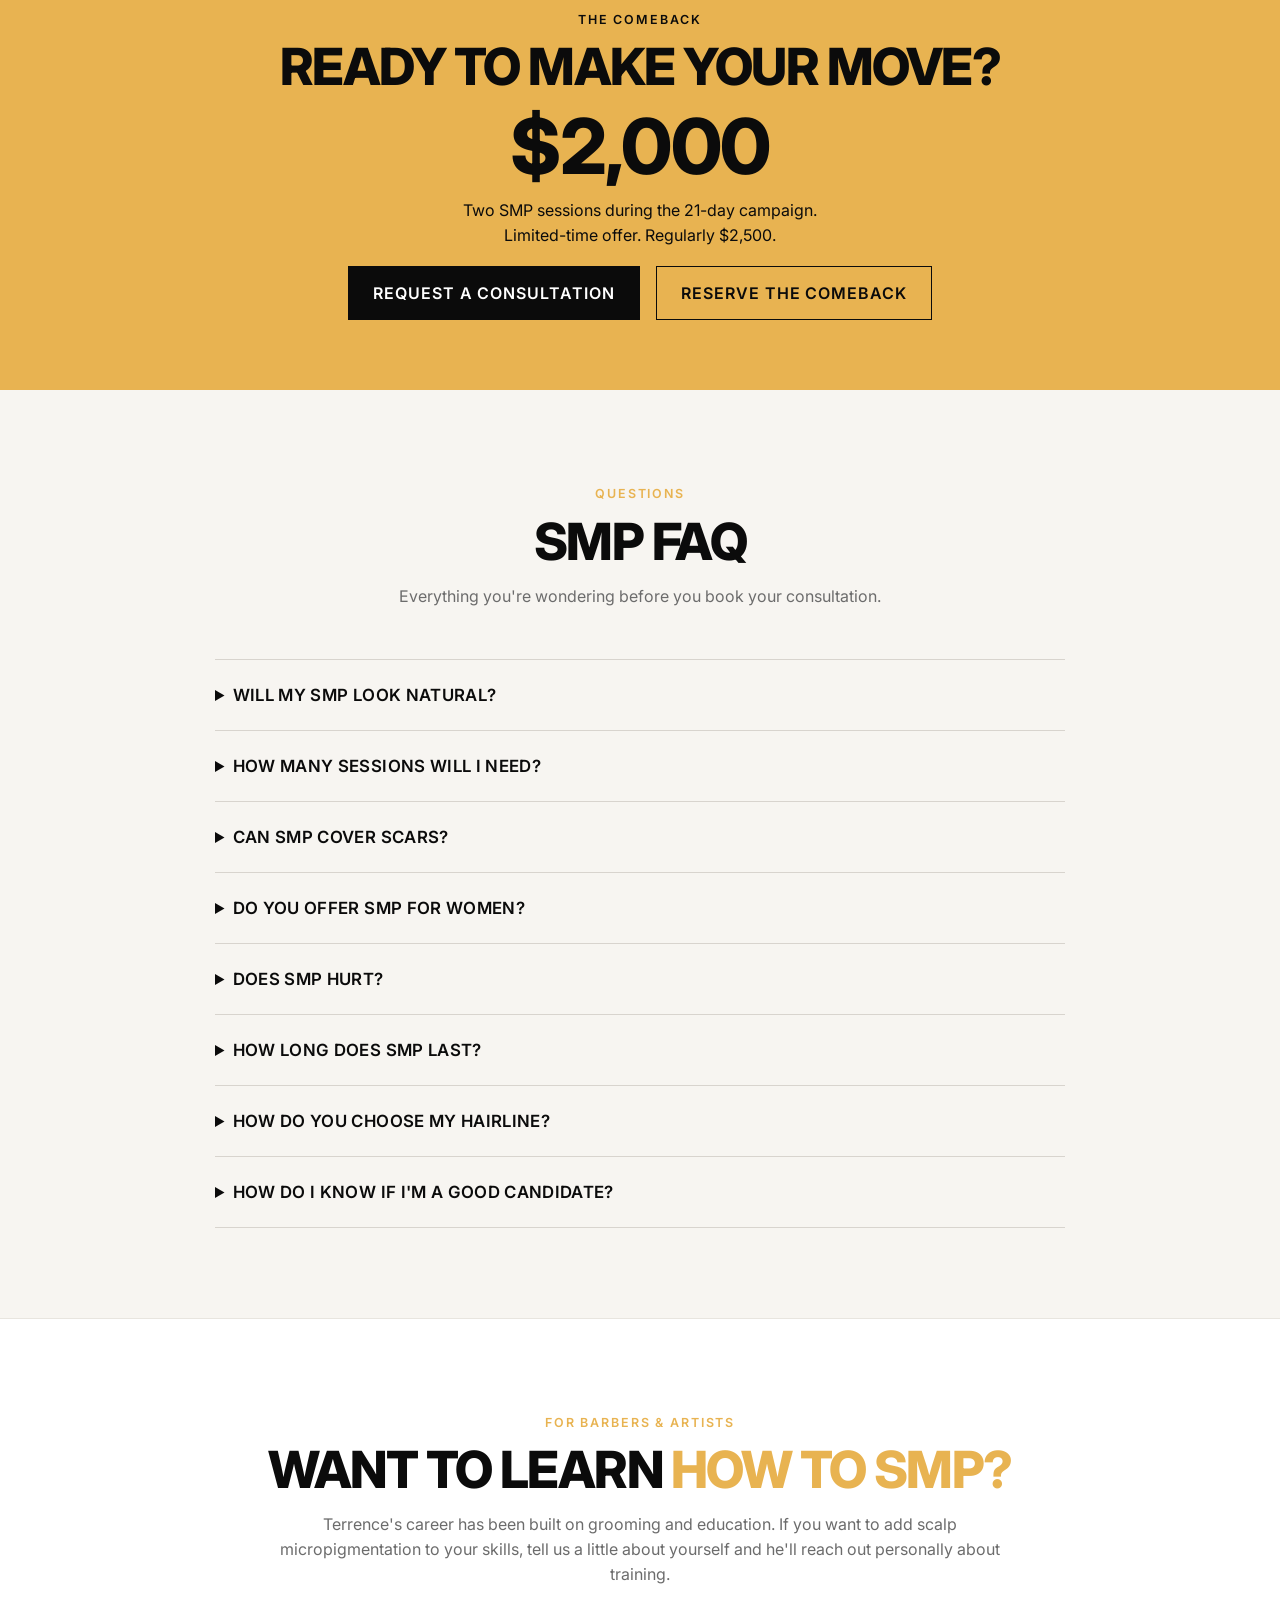
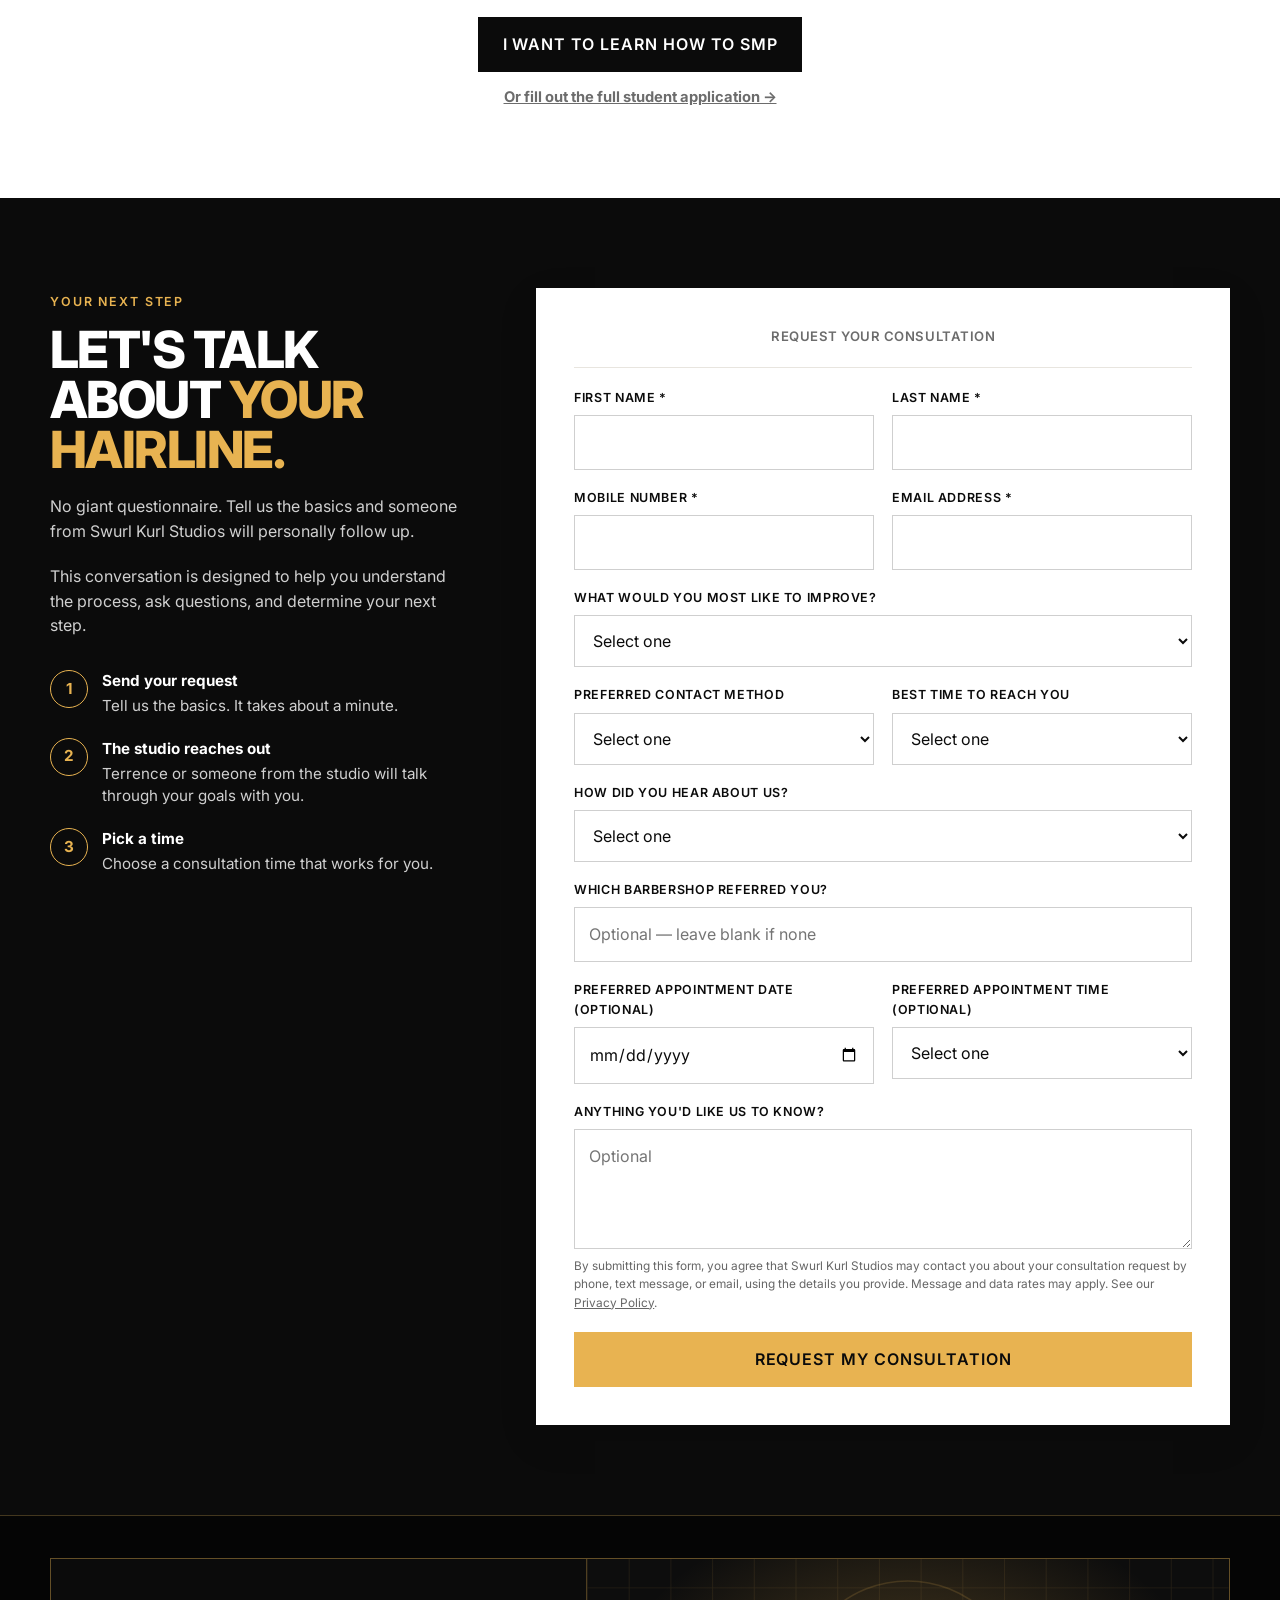
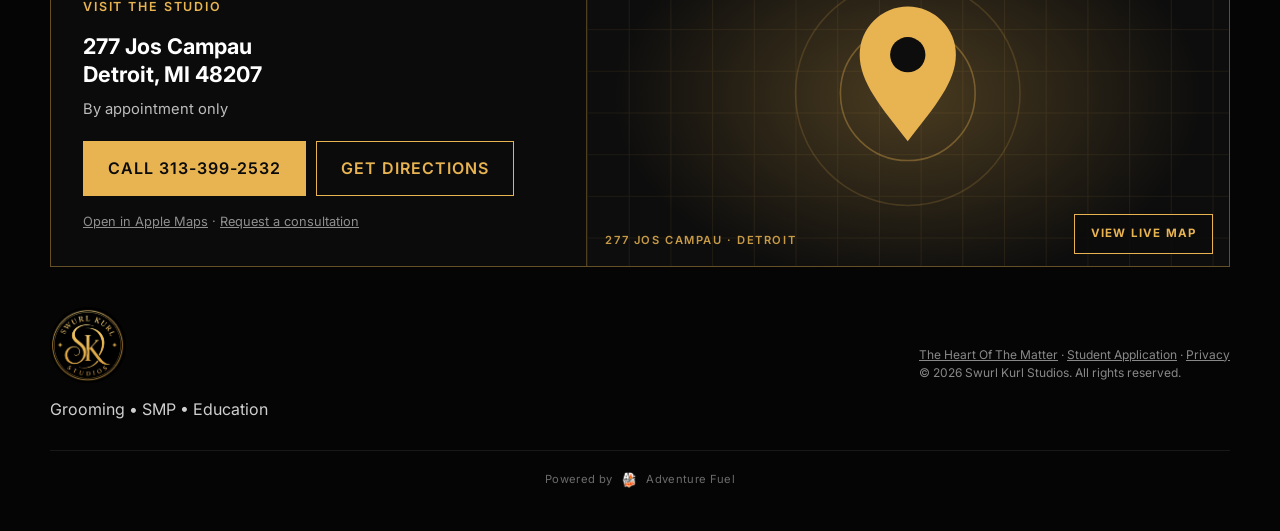
==== commit 23b03d4e: "Add files via upload" ====
--- a/index.html
+++ b/index.html
@@ -1445,7 +1445,7 @@
         <a href="#process">Process</a>
         <a href="#faq">FAQ</a>
         <a href="#learn">Learn SMP</a>
-        <a href="heart-of-the-matter.html">Blog</a>
+        <a href="heart-of-the-matter.html">Heart Of The Matter</a>
         <button type="button" class="btn" data-open-contact="nav">Request a Consultation</button>
         <button type="button" class="nav-toggle" id="navToggle" aria-expanded="false" aria-controls="mobileMenu" aria-label="Open menu">
           <span class="bars" aria-hidden="true"><i></i><i></i><i></i></span>
@@ -1769,7 +1769,7 @@
       <div class="blog-banner-grid">
         <div class="blog-banner-img" role="img" aria-label="A man looks at his own reflection in a mirror, quiet and thoughtful."></div>
         <div class="blog-banner-copy">
-          <span class="eyebrow">The Heart Of The Matter &middot; Blog No. 01</span>
+          <span class="eyebrow">The Heart Of The Matter &middot; No. 01</span>
           <h2 id="blogBannerH">The Man <span>In The Mirror</span></h2>
           <p class="teaser">
             After years of putting everyone first, it's time to put yourself
@@ -1783,7 +1783,7 @@
           <div class="sub-line">
             <form class="bb-form" id="bbForm" novalidate>
               <label for="bbEmail" style="position:absolute;left:-9999px">Email address</label>
-              <input id="bbEmail" name="email" type="email" inputmode="email" autocomplete="email" maxlength="120" placeholder="Get the next story by email" required />
+              <input id="bbEmail" name="email" type="email" inputmode="email" autocomplete="email" maxlength="120" placeholder="Let's take the journey together" required />
               <div class="hp" aria-hidden="true"><input name="website" tabindex="-1" autocomplete="off" /></div>
               <button class="btn" type="submit">Subscribe</button>
             </form>
